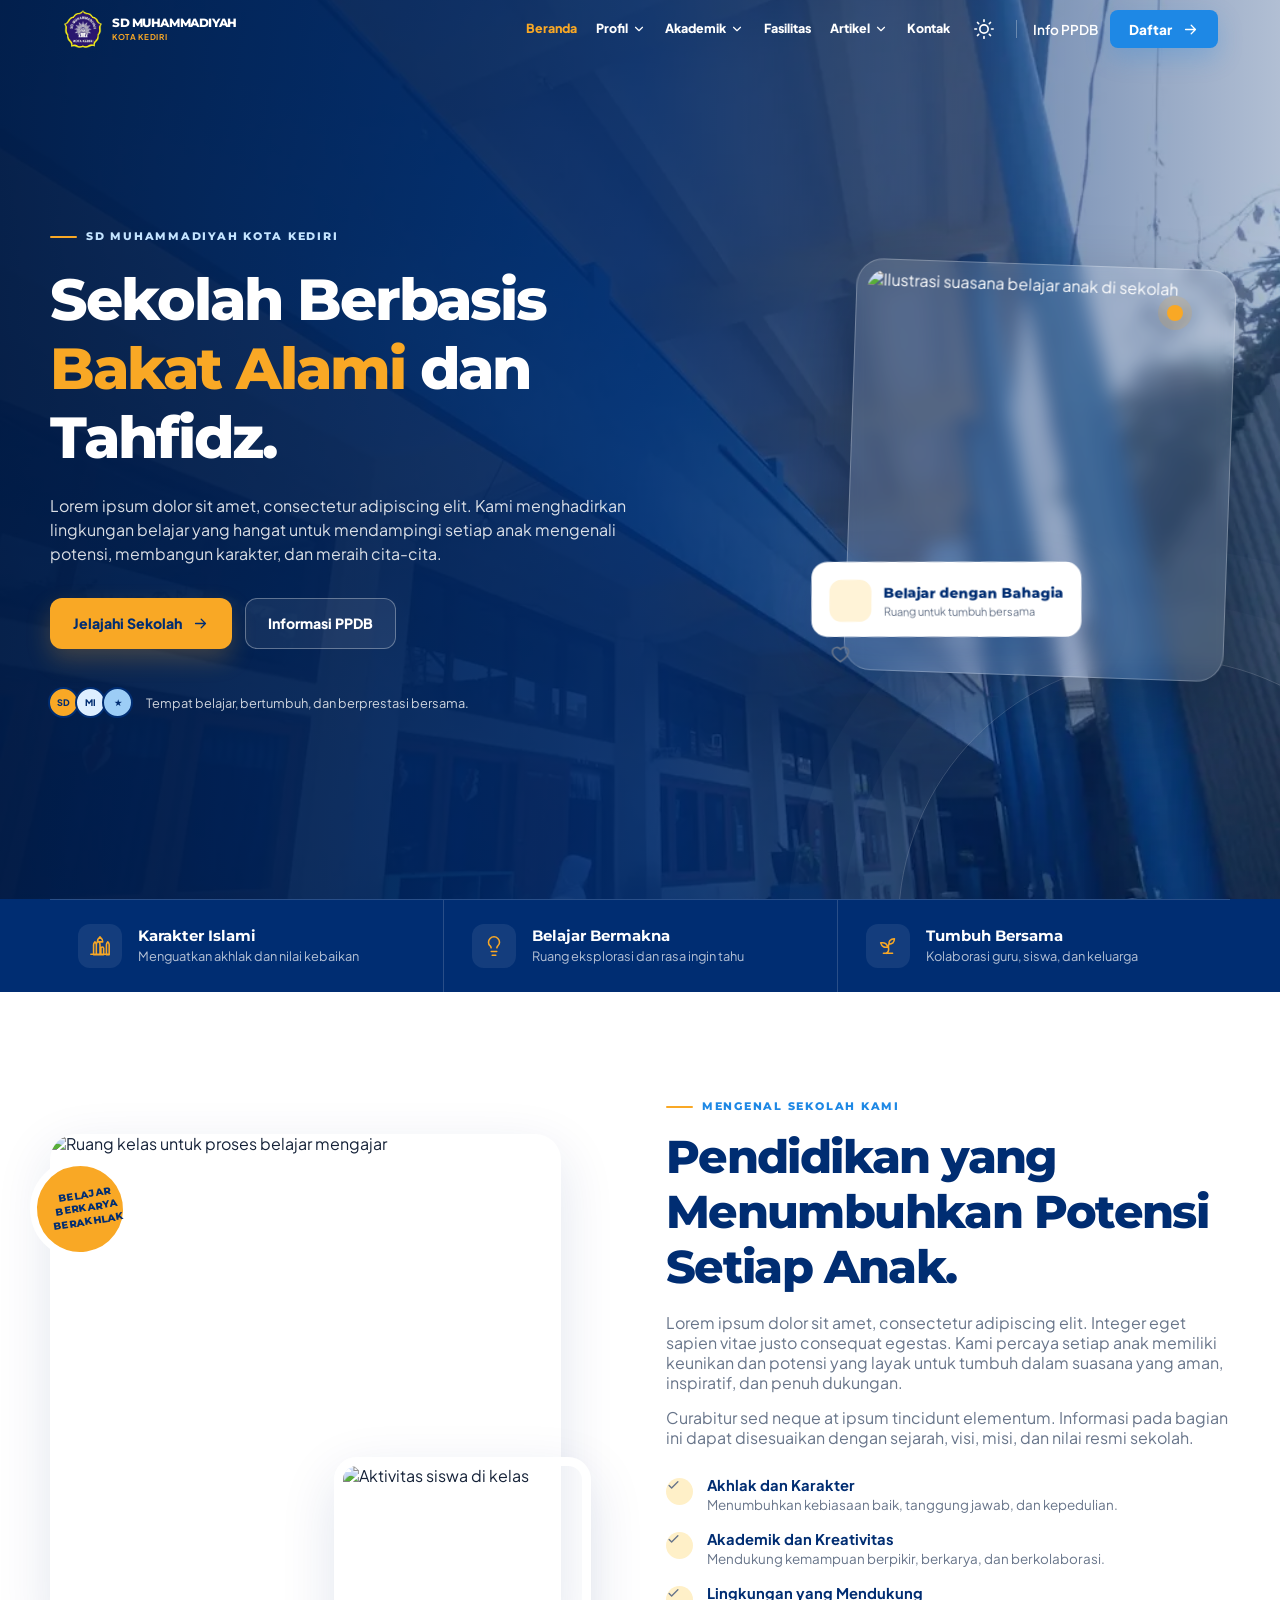
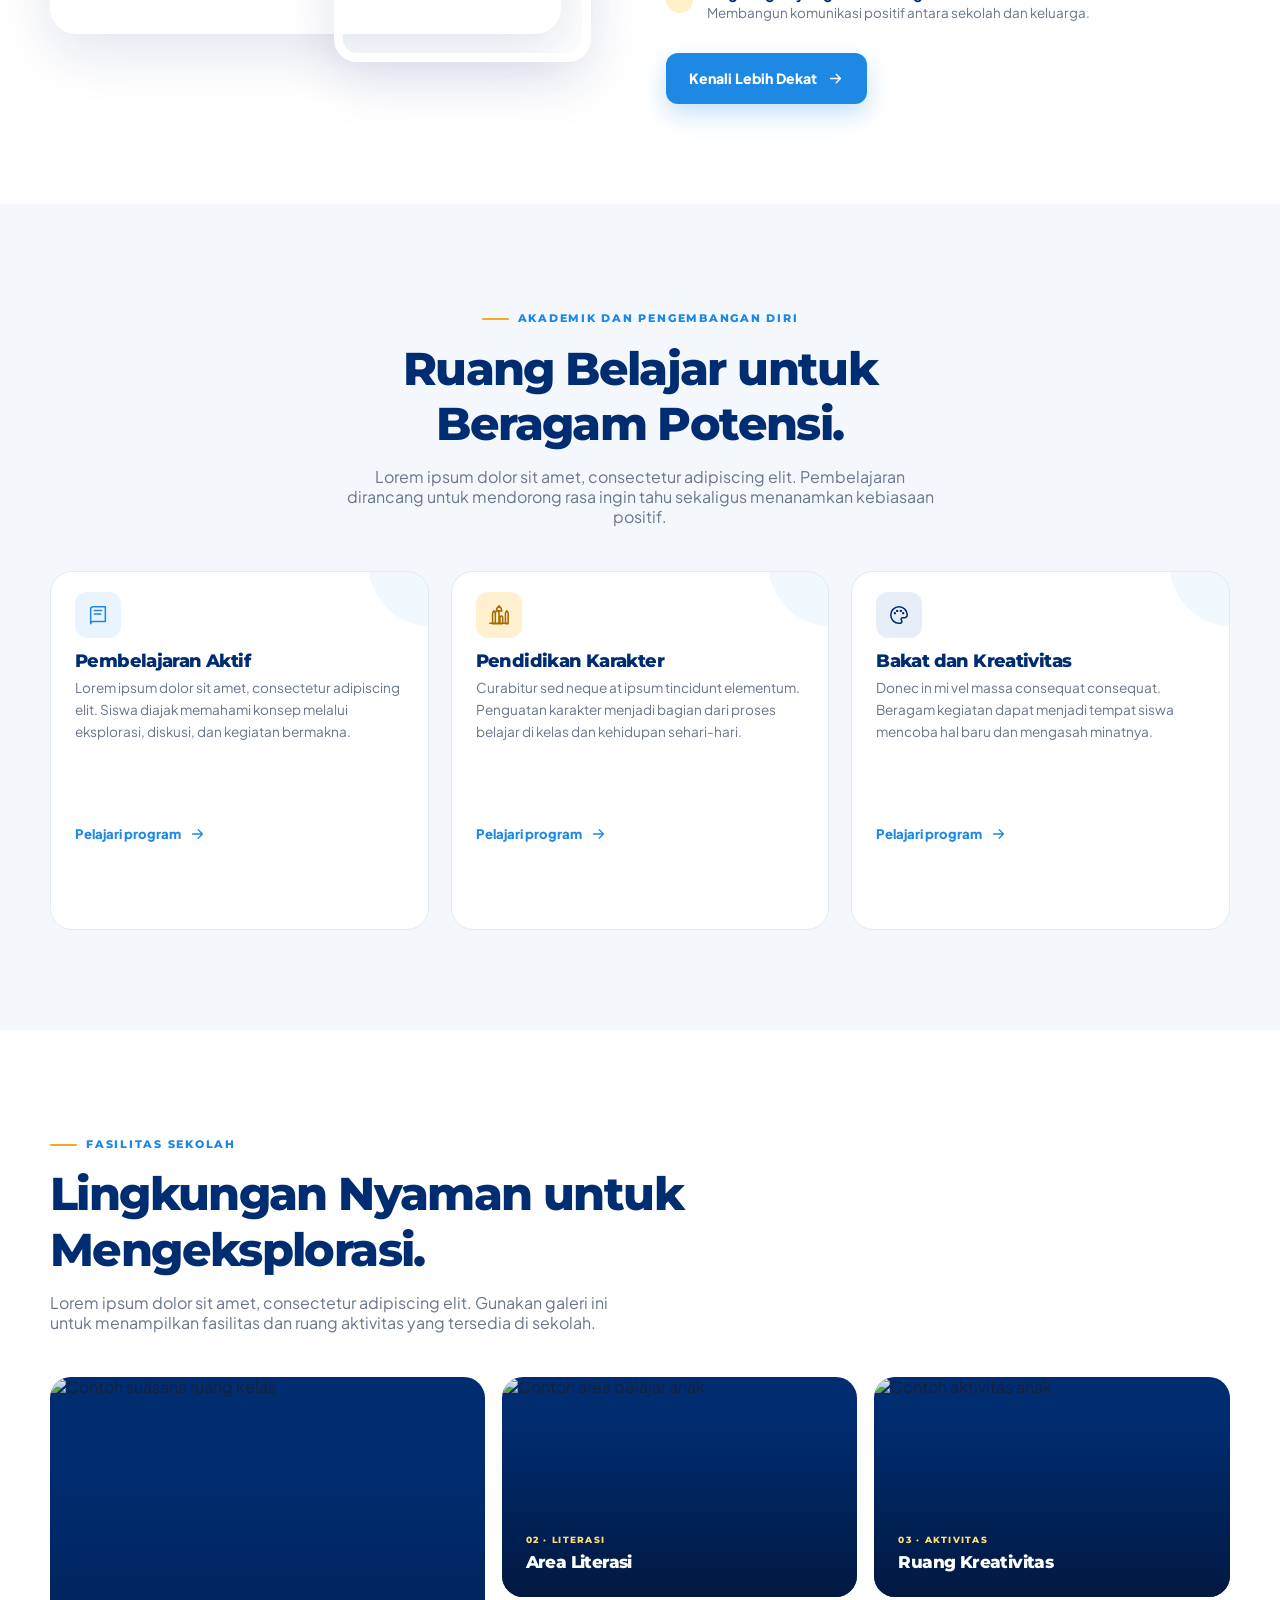
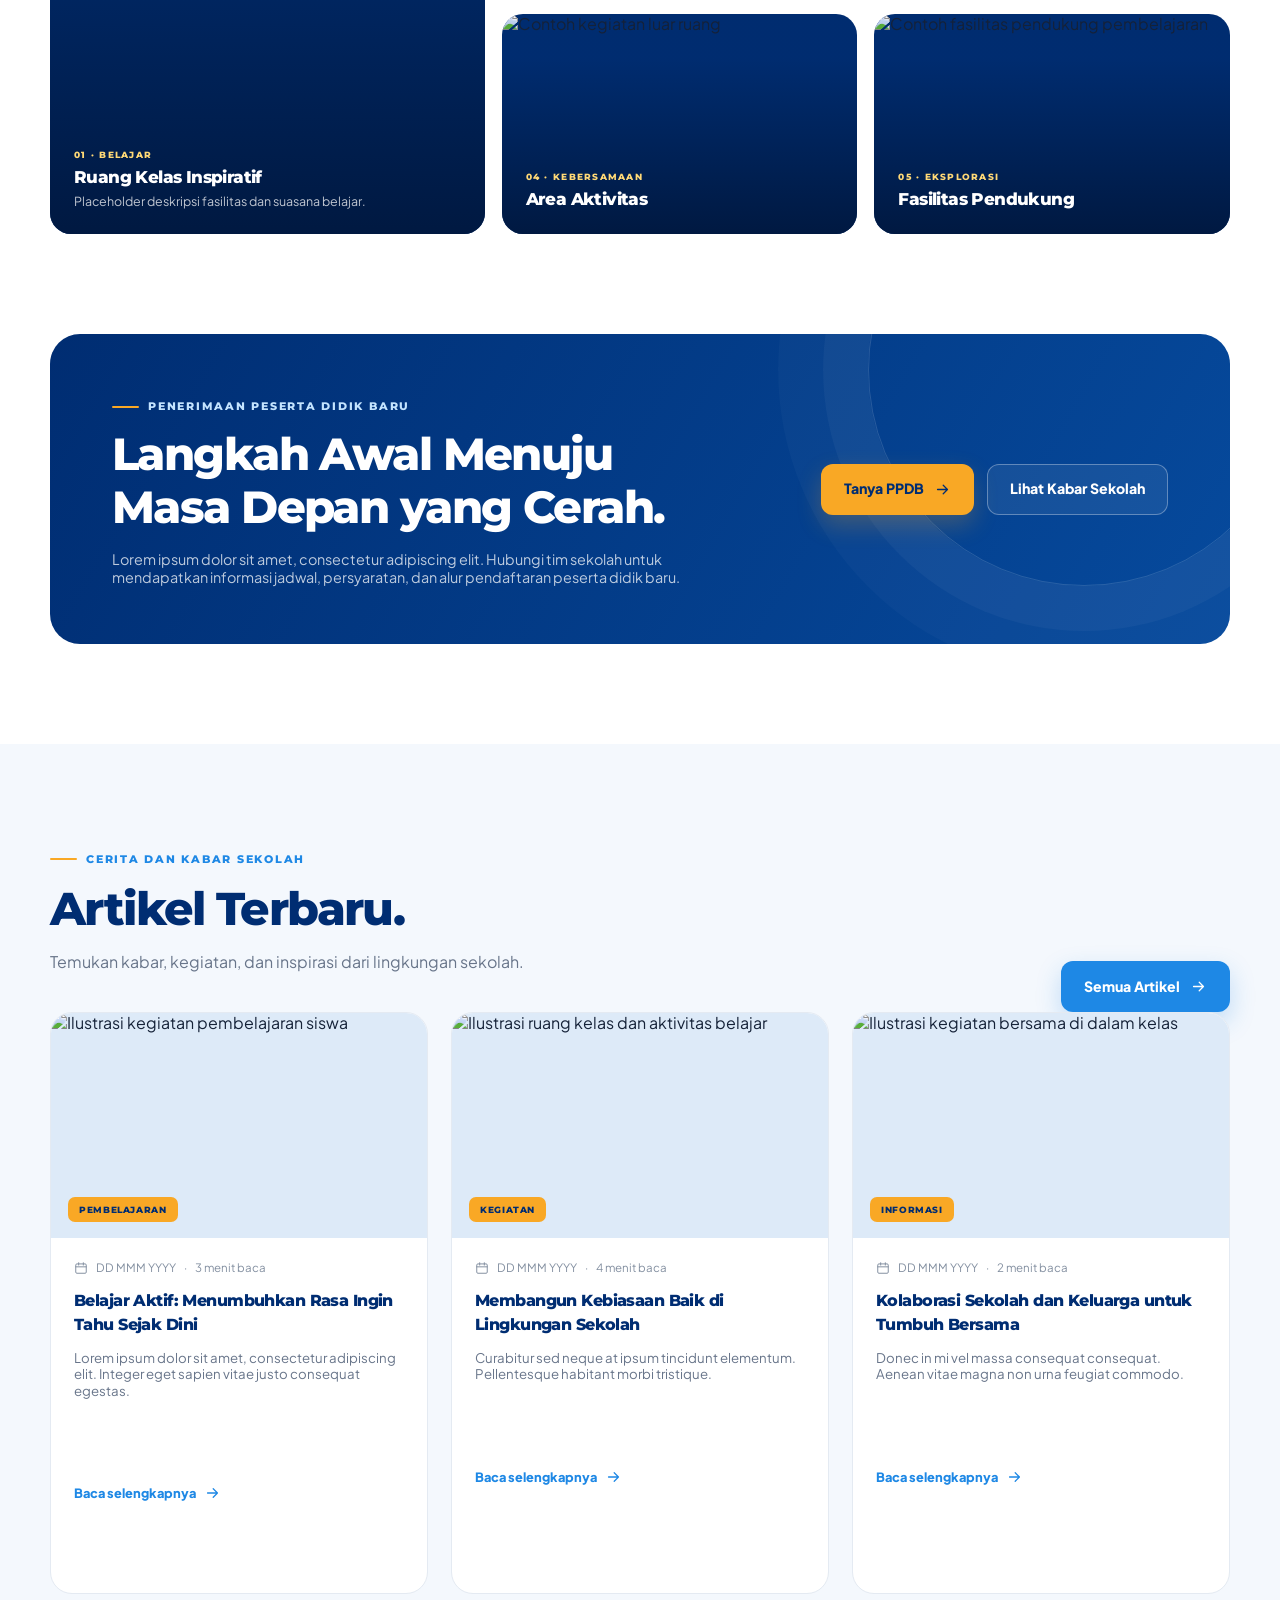
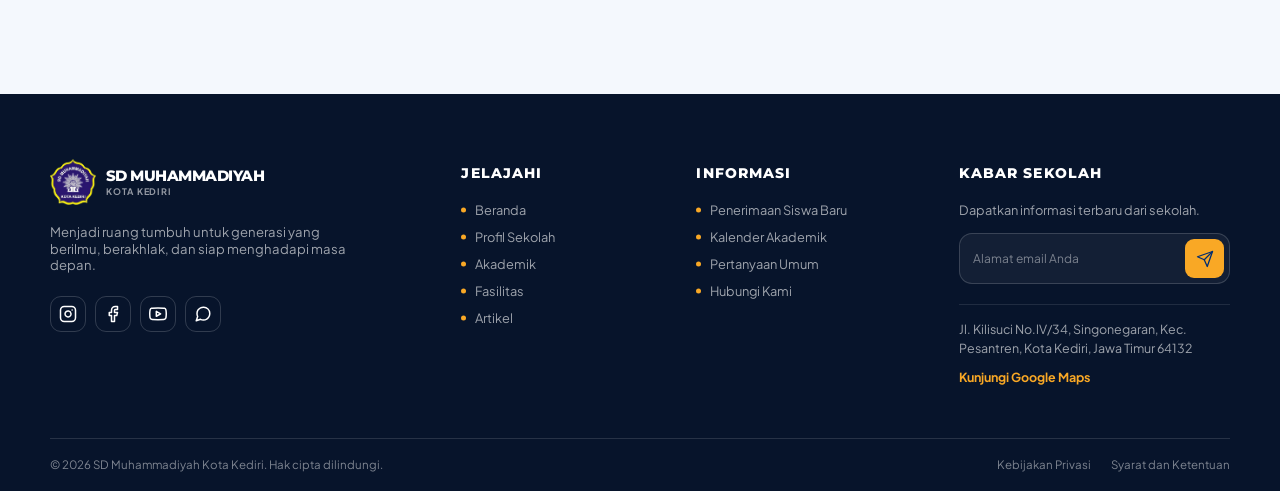
==== index.html @ f9d65a2e "Penambahan Copywriting Profil dan akademik" ====
<!DOCTYPE html>
<html lang="id">
<head>
  <meta charset="UTF-8" />
  <meta name="viewport" content="width=device-width, initial-scale=1.0" />
  <link rel="icon" type="image/png" href="assets/favicon/favicon.ico" />
  <meta name="theme-color" content="#002D72" />
  <meta name="description" content="Website resmi SD Muhammadiyah Kota Kediri. Informasi profil sekolah, akademik, fasilitas, artikel, dan penerimaan peserta didik baru." />
  <title>SD Muhammadiyah Kota Kediri - Tumbuh, Berilmu, Berakhlak</title>

  <link rel="preconnect" href="https://fonts.googleapis.com" />
  <link rel="preconnect" href="https://fonts.gstatic.com" crossorigin />
  <link href="https://fonts.googleapis.com/css2?family=Montserrat:wght@400;500;600;700;800&family=Plus+Jakarta+Sans:wght@400;500;600;700;800&display=swap" rel="stylesheet" />

  <!-- Link CSS Eksternal -->
  <link rel="stylesheet" href="css/style.css" />
</head>
<body class="page-home">
  <!-- Inline SVG icon collection -->
  <svg aria-hidden="true" width="0" height="0" style="position:absolute;overflow:hidden" xmlns="http://www.w3.org/2000/svg">
    <symbol id="i-school" viewBox="0 0 24 24"><path d="m3 10 9-7 9 7M5 9v11h14V9M9 20v-6h6v6M3 20h18" fill="none" stroke="currentColor" stroke-width="1.8" stroke-linecap="round" stroke-linejoin="round"/></symbol>
    <symbol id="i-arrow" viewBox="0 0 24 24"><path d="M5 12h14m-6-6 6 6-6 6" fill="none" stroke="currentColor" stroke-width="1.8" stroke-linecap="round" stroke-linejoin="round"/></symbol>
    <symbol id="i-chevron-up" viewBox="0 0 24 24"><path d="m6 14 6-6 6 6" fill="none" stroke="currentColor" stroke-width="2" stroke-linecap="round" stroke-linejoin="round"/></symbol>
    <symbol id="i-menu" viewBox="0 0 24 24"><path d="M4 7h16M4 12h16M4 17h16" fill="none" stroke="currentColor" stroke-width="2" stroke-linecap="round"/></symbol>
    <symbol id="i-close" viewBox="0 0 24 24"><path d="m6 6 12 12M18 6 6 18" fill="none" stroke="currentColor" stroke-width="2" stroke-linecap="round"/></symbol>
    <symbol id="i-book" viewBox="0 0 24 24"><path d="M4 5.5A2.5 2.5 0 0 1 6.5 3H20v16H6.5A2.5 2.5 0 0 0 4 21.5zM4 5.5v16M8 7h8M8 11h7" fill="none" stroke="currentColor" stroke-width="1.7" stroke-linecap="round" stroke-linejoin="round"/></symbol>
    <symbol id="i-heart" viewBox="0 0 24 24"><path d="M20.8 8.6c0 5.1-8.8 11-8.8 11s-8.8-5.9-8.8-11a4.8 4.8 0 0 1 8.8-2.5 4.8 4.8 0 0 1 8.8 2.5Z" fill="none" stroke="currentColor" stroke-width="1.7" stroke-linecap="round" stroke-linejoin="round"/></symbol>
    <symbol id="i-users" viewBox="0 0 24 24"><path d="M16 21v-2a4 4 0 0 0-4-4H6a4 4 0 0 0-4 4v2M9 11a4 4 0 1 0 0-8 4 4 0 0 0 0 8ZM22 21v-2a4 4 0 0 0-3-3.87M16 3.13a4 4 0 0 1 0 7.75" fill="none" stroke="currentColor" stroke-width="1.7" stroke-linecap="round" stroke-linejoin="round"/></symbol>
    <symbol id="i-check" viewBox="0 0 24 24"><path d="m5 12 4 4L19 6" fill="none" stroke="currentColor" stroke-width="2.2" stroke-linecap="round" stroke-linejoin="round"/></symbol>
    <symbol id="i-flask" viewBox="0 0 24 24"><path d="M9 3h6M10 3v7l-5.4 8.5A2.3 2.3 0 0 0 6.5 22h11a2.3 2.3 0 0 0 1.9-3.5L14 10V3M8 16h8" fill="none" stroke="currentColor" stroke-width="1.7" stroke-linecap="round" stroke-linejoin="round"/></symbol>
    <symbol id="i-mosque" viewBox="0 0 24 24"><path d="M12 2c0 0-3 2.5-3 5.5h6C15 4.5 12 2 12 2zm-7 8.5c0-1.5 1.5-3 1.5-3s1.5 1.5 1.5 3v11H5v-11zm14 0c0-1.5 1.5-3 1.5-3s1.5 1.5 1.5 3v11h-3v-11zm-11 0c0-2 2-4 2-4s2 2 2 4v11H8v-11zm5 4v7h3v-7a1.5 1.5 0 0 0-3 0zM2 21h20" fill="none" stroke="currentColor" stroke-width="1.7" stroke-linecap="round" stroke-linejoin="round"/></symbol>
    <symbol id="i-palette" viewBox="0 0 24 24"><path d="M12 3a9 9 0 1 0 0 18h1.2a2 2 0 0 0 1.5-3.3 1.7 1.7 0 0 1 1.3-2.8H18a3 3 0 0 0 3-3A9 9 0 0 0 12 3Z" fill="none" stroke="currentColor" stroke-width="1.7"/><path d="M7.5 10h.01M10 7.5h.01M14 7.5h.01M16.5 10h.01" stroke="currentColor" stroke-width="2.6" stroke-linecap="round"/></symbol>
    <symbol id="i-calendar" viewBox="0 0 24 24"><rect x="3" y="5" width="18" height="16" rx="2" fill="none" stroke="currentColor" stroke-width="1.7"/><path d="M16 3v4M8 3v4M3 10h18" fill="none" stroke="currentColor" stroke-width="1.7" stroke-linecap="round"/></symbol>
    <symbol id="i-pin" viewBox="0 0 24 24"><path d="M20 10c0 5-8 12-8 12S4 15 4 10a8 8 0 1 1 16 0Z" fill="none" stroke="currentColor" stroke-width="1.7"/><circle cx="12" cy="10" r="2.5" fill="none" stroke="currentColor" stroke-width="1.7"/></symbol>
    <symbol id="i-phone" viewBox="0 0 24 24"><path d="M22 16.9v3a2 2 0 0 1-2.2 2 19.8 19.8 0 0 1-8.6-3.1 19.4 19.4 0 0 1-6-6A19.8 19.8 0 0 1 2.1 4.2 2 2 0 0 1 4.1 2h3a2 2 0 0 1 2 1.7l.5 3a2 2 0 0 1-.6 1.7L7.1 10a16 16 0 0 0 6 6l1.6-1.9a2 2 0 0 1 1.7-.6l3 .5a2 2 0 0 1 1.6 1.9Z" fill="none" stroke="currentColor" stroke-width="1.6" stroke-linecap="round" stroke-linejoin="round"/></symbol>
    <symbol id="i-mail" viewBox="0 0 24 24"><rect x="3" y="5" width="18" height="14" rx="2" fill="none" stroke="currentColor" stroke-width="1.7"/><path d="m3 7 9 6 9-6" fill="none" stroke="currentColor" stroke-width="1.7" stroke-linecap="round" stroke-linejoin="round"/></symbol>
    <symbol id="i-send" viewBox="0 0 24 24"><path d="m22 2-7 20-4-9-9-4Z" fill="none" stroke="currentColor" stroke-width="1.7" stroke-linecap="round" stroke-linejoin="round"/><path d="M22 2 11 13" fill="none" stroke="currentColor" stroke-width="1.7" stroke-linecap="round" stroke-linejoin="round"/></symbol>
    <symbol id="i-clock" viewBox="0 0 24 24"><circle cx="12" cy="12" r="9" fill="none" stroke="currentColor" stroke-width="1.7"/><path d="M12 7v5l3 2" fill="none" stroke="currentColor" stroke-width="1.7" stroke-linecap="round"/></symbol>
    <symbol id="i-lightbulb" viewBox="0 0 24 24"><path d="M9 18h6M10 22h4M15.09 14c.18-.98.65-1.74 1.41-2.5A4.65 4.65 0 0 0 18 8 6 6 0 0 0 6 8c0 1.5.55 2.89 1.5 3.5.76.76 1.23 1.52 1.41 2.5" fill="none" stroke="currentColor" stroke-width="1.7" stroke-linecap="round" stroke-linejoin="round"/></symbol>
    <symbol id="i-sprout" viewBox="0 0 24 24"><path d="M7 20h10M10 20c5.5-2.5.8-6.4 3-10M9.5 9.4c1.1.8 1.8 2.2 2.3 3.7-2 .4-3.5.4-4.8-.3-1.2-.6-2.3-1.9-3-4.2 2.8-.5 4.4 0 5.5.8zM14.1 6a7 7 0 0 0-1.1 4c1.9-.1 3.3-.6 4.3-1.4 1-1 1.6-2.3 1.7-4.6-2.7.1-4 1-4.9 2z" fill="none" stroke="currentColor" stroke-width="1.7" stroke-linecap="round" stroke-linejoin="round"/></symbol>
  </svg>

  <header class="site-header" id="site-header"></header>

  <main>
    <!-- HERO SECTION DIPERBAIKI -->
    <section class="hero" id="beranda">
      <!-- Background Slider (3 Gambar) -->
      <div class="hero-bg-slider">
        <img src="assets/images/hero-slide-1.webp" alt="Suasana Sekolah 1" class="active" />
        <img src="assets/images/hero-slide-2.webp" alt="Suasana Sekolah 2" />
        <img src="assets/images/hero-slide-3.webp" alt="Suasana Sekolah 3" />
      </div>

      <div class="container hero-grid">
        <div class="hero-content reveal">
          <span class="eyebrow">SD Muhammadiyah Kota Kediri</span>
          <h1>Sekolah Berbasis <span class="accent">Bakat Alami</span> dan Tahfidz.</h1>
          <p class="hero-copy">Lorem ipsum dolor sit amet, consectetur adipiscing elit. Kami menghadirkan lingkungan belajar yang hangat untuk mendampingi setiap anak mengenali potensi, membangun karakter, dan meraih cita-cita.</p>
          <div class="hero-actions">
            <a class="btn btn-gold" href="#profil">Jelajahi Sekolah <svg aria-hidden="true"><use href="#i-arrow" /></svg></a>
            <a class="btn btn-outline" href="#kontak">Informasi PPDB</a>
          </div>
          <div class="hero-note">
            <div class="note-avatars" aria-hidden="true"><span class="note-avatar">SD</span><span class="note-avatar">MI</span><span class="note-avatar">★</span></div>
            <span>Tempat belajar, bertumbuh, dan berprestasi bersama.</span>
          </div>
        </div>
        
        <!-- Kotak Foto Melayang (Statis) -->
        <div class="hero-card-wrap reveal reveal-delay-2" aria-label="Suasana belajar siswa">
          <span class="floating-dot" aria-hidden="true"></span>
          <div class="hero-photo-card">
            <img src="https://images.unsplash.com/photo-1503676260728-1c00da094a0b?auto=format&fit=crop&w=900&q=85" alt="Ilustrasi suasana belajar anak di sekolah" fetchpriority="high" />
            <div class="hero-card-caption">
              <span class="caption-icon"><svg aria-hidden="true"><use href="#i-heart" /></svg></span>
              <span><strong>Belajar dengan Bahagia</strong><span>Ruang untuk tumbuh bersama</span></span>
            </div>
          </div>
        </div>
      </div>
    </section>

    <div class="intro-strip" aria-label="Keunggulan sekolah">
      <div class="container intro-grid">
        <div class="intro-item reveal">
          <span class="intro-icon"><svg aria-hidden="true"><use href="#i-mosque" /></svg></span>
          <span><strong>Karakter Islami</strong><span>Menguatkan akhlak dan nilai kebaikan</span></span>
        </div>
        <div class="intro-item reveal reveal-delay-1">
          <span class="intro-icon"><svg aria-hidden="true"><use href="#i-lightbulb" /></svg></span>
          <span><strong>Belajar Bermakna</strong><span>Ruang eksplorasi dan rasa ingin tahu</span></span>
        </div>
        <div class="intro-item reveal reveal-delay-2">
          <span class="intro-icon"><svg aria-hidden="true"><use href="#i-sprout" /></svg></span>
          <span><strong>Tumbuh Bersama</strong><span>Kolaborasi guru, siswa, dan keluarga</span></span>
        </div>
      </div>
    </div>

    <section class="section" id="profil">
      <div class="container about-grid">
        <div class="about-visual reveal">
          <img class="about-main-img" src="https://images.unsplash.com/photo-1427504494785-3a9ca7044f45?auto=format&fit=crop&w=1100&q=85" alt="Ruang kelas untuk proses belajar mengajar" loading="lazy" />
          <img class="about-small-img" src="https://images.unsplash.com/photo-1509062522246-3755977927d7?auto=format&fit=crop&w=650&q=80" alt="Aktivitas siswa di kelas" loading="lazy" />
          <div class="about-stamp">BELAJAR<br />BERKARYA<br />BERAKHLAK</div>
        </div>
        <div class="about-copy reveal reveal-delay-1">
          <span class="eyebrow">Mengenal sekolah kami</span>
          <h2>Pendidikan yang Menumbuhkan Potensi Setiap Anak.</h2>
          <p>Lorem ipsum dolor sit amet, consectetur adipiscing elit. Integer eget sapien vitae justo consequat egestas. Kami percaya setiap anak memiliki keunikan dan potensi yang layak untuk tumbuh dalam suasana yang aman, inspiratif, dan penuh dukungan.</p>
          <p>Curabitur sed neque at ipsum tincidunt elementum. Informasi pada bagian ini dapat disesuaikan dengan sejarah, visi, misi, dan nilai resmi sekolah.</p>
          <div class="value-list">
            <div class="value-item"><span class="check-icon"><svg aria-hidden="true"><use href="#i-check" /></svg></span><span><strong>Akhlak dan Karakter</strong><span>Menumbuhkan kebiasaan baik, tanggung jawab, dan kepedulian.</span></span></div>
            <div class="value-item"><span class="check-icon"><svg aria-hidden="true"><use href="#i-check" /></svg></span><span><strong>Akademik dan Kreativitas</strong><span>Mendukung kemampuan berpikir, berkarya, dan berkolaborasi.</span></span></div>
            <div class="value-item"><span class="check-icon"><svg aria-hidden="true"><use href="#i-check" /></svg></span><span><strong>Lingkungan yang Mendukung</strong><span>Membangun komunikasi positif antara sekolah dan keluarga.</span></span></div>
          </div>
          <a class="btn btn-primary" href="#kontak">Kenali Lebih Dekat <svg aria-hidden="true"><use href="#i-arrow" /></svg></a>
        </div>
      </div>
    </section>

    <section class="section section-soft" id="akademik">
      <div class="container">
        <div class="section-heading center reveal">
          <span class="eyebrow">Akademik dan pengembangan diri</span>
          <h2>Ruang Belajar untuk Beragam Potensi.</h2>
          <p>Lorem ipsum dolor sit amet, consectetur adipiscing elit. Pembelajaran dirancang untuk mendorong rasa ingin tahu sekaligus menanamkan kebiasaan positif.</p>
        </div>
        <div class="academic-grid">
          <article class="program-card reveal">
            <span class="program-icon"><svg aria-hidden="true"><use href="#i-book" /></svg></span>
            <h3>Pembelajaran Aktif</h3>
            <p>Lorem ipsum dolor sit amet, consectetur adipiscing elit. Siswa diajak memahami konsep melalui eksplorasi, diskusi, dan kegiatan bermakna.</p>
            <a class="text-link" href="#kontak">Pelajari program <svg aria-hidden="true"><use href="#i-arrow" /></svg></a>
          </article>
          <article class="program-card reveal reveal-delay-1">
            <span class="program-icon"><svg aria-hidden="true"><use href="#i-mosque" /></svg></span>
            <h3>Pendidikan Karakter</h3>
            <p>Curabitur sed neque at ipsum tincidunt elementum. Penguatan karakter menjadi bagian dari proses belajar di kelas dan kehidupan sehari-hari.</p>
            <a class="text-link" href="#kontak">Pelajari program <svg aria-hidden="true"><use href="#i-arrow" /></svg></a>
          </article>
          <article class="program-card reveal reveal-delay-2">
            <span class="program-icon"><svg aria-hidden="true"><use href="#i-palette" /></svg></span>
            <h3>Bakat dan Kreativitas</h3>
            <p>Donec in mi vel massa consequat consequat. Beragam kegiatan dapat menjadi tempat siswa mencoba hal baru dan mengasah minatnya.</p>
            <a class="text-link" href="#kontak">Pelajari program <svg aria-hidden="true"><use href="#i-arrow" /></svg></a>
          </article>
        </div>
      </div>
    </section>

    <section class="section" id="fasilitas">
      <div class="container">
        <div class="section-heading reveal">
          <span class="eyebrow">Fasilitas sekolah</span>
          <h2>Lingkungan Nyaman untuk Mengeksplorasi.</h2>
          <p>Lorem ipsum dolor sit amet, consectetur adipiscing elit. Gunakan galeri ini untuk menampilkan fasilitas dan ruang aktivitas yang tersedia di sekolah.</p>
        </div>
        <div class="facility-grid">
          <article class="facility-card reveal">
            <img src="https://images.unsplash.com/photo-1509062522246-3755977927d7?auto=format&fit=crop&w=1000&q=80" alt="Contoh suasana ruang kelas" loading="lazy" />
            <div class="facility-info"><span>01 · Belajar</span><h3>Ruang Kelas Inspiratif</h3><p>Placeholder deskripsi fasilitas dan suasana belajar.</p></div>
          </article>
          <article class="facility-card reveal reveal-delay-1">
            <img src="https://images.unsplash.com/photo-1588072432836-e10032774350?auto=format&fit=crop&w=800&q=80" alt="Contoh area belajar anak" loading="lazy" />
            <div class="facility-info"><span>02 · Literasi</span><h3>Area Literasi</h3></div>
          </article>
          <article class="facility-card reveal reveal-delay-2">
            <img src="https://images.unsplash.com/photo-1503454537195-1dcabb73ffb9?auto=format&fit=crop&w=800&q=80" alt="Contoh aktivitas anak" loading="lazy" />
            <div class="facility-info"><span>03 · Aktivitas</span><h3>Ruang Kreativitas</h3></div>
          </article>
          <article class="facility-card reveal reveal-delay-1">
            <img src="https://images.unsplash.com/photo-1472162072942-cd5147eb3902?auto=format&fit=crop&w=800&q=80" alt="Contoh kegiatan luar ruang" loading="lazy" />
            <div class="facility-info"><span>04 · Kebersamaan</span><h3>Area Aktivitas</h3></div>
          </article>
          <article class="facility-card reveal reveal-delay-2">
            <img src="https://images.unsplash.com/photo-1560785496-3c9d27877182?auto=format&fit=crop&w=800&q=80" alt="Contoh fasilitas pendukung pembelajaran" loading="lazy" />
            <div class="facility-info"><span>05 · Eksplorasi</span><h3>Fasilitas Pendukung</h3></div>
          </article>
        </div>
      </div>
    </section>

    <section class="school-life">
      <div class="container">
        <div class="life-banner reveal">
          <div>
            <span class="eyebrow">Penerimaan peserta didik baru</span>
            <h2>Langkah Awal Menuju Masa Depan yang Cerah.</h2>
            <p>Lorem ipsum dolor sit amet, consectetur adipiscing elit. Hubungi tim sekolah untuk mendapatkan informasi jadwal, persyaratan, dan alur pendaftaran peserta didik baru.</p>
          </div>
          <div class="life-banner-actions">
            <a class="btn btn-gold" href="#kontak">Tanya PPDB <svg aria-hidden="true"><use href="#i-arrow" /></svg></a>
            <a class="btn btn-outline" href="#artikel">Lihat Kabar Sekolah</a>
          </div>
        </div>
      </div>
    </section>

    <section class="section section-soft" id="artikel">
      <div class="container">
        <div class="articles-head">
          <div class="section-heading reveal">
            <span class="eyebrow">Cerita dan kabar sekolah</span>
            <h2>Artikel Terbaru.</h2>
            <p>Temukan kabar, kegiatan, dan inspirasi dari lingkungan sekolah.</p>
          </div>
          <a href="#kontak" class="btn btn-primary reveal">Semua Artikel <svg aria-hidden="true"><use href="#i-arrow" /></svg></a>
        </div>
        <div class="article-grid">
          <article class="article-card reveal">
            <div class="article-image-wrap"><img src="https://images.unsplash.com/photo-1503676260728-1c00da094a0b?auto=format&fit=crop&w=850&q=80" alt="Ilustrasi kegiatan pembelajaran siswa" loading="lazy" /><span class="article-category">Pembelajaran</span></div>
            <div class="article-body"><div class="article-meta"><svg aria-hidden="true"><use href="#i-calendar" /></svg><span>DD MMM YYYY</span><span>·</span><span>3 menit baca</span></div><h3>Belajar Aktif: Menumbuhkan Rasa Ingin Tahu Sejak Dini</h3><p>Lorem ipsum dolor sit amet, consectetur adipiscing elit. Integer eget sapien vitae justo consequat egestas.</p><a class="text-link" href="#kontak">Baca selengkapnya <svg aria-hidden="true"><use href="#i-arrow" /></svg></a></div>
          </article>
          <article class="article-card reveal reveal-delay-1">
            <div class="article-image-wrap"><img src="https://images.unsplash.com/photo-1509062522246-3755977927d7?auto=format&fit=crop&w=850&q=80" alt="Ilustrasi ruang kelas dan aktivitas belajar" loading="lazy" /><span class="article-category">Kegiatan</span></div>
            <div class="article-body"><div class="article-meta"><svg aria-hidden="true"><use href="#i-calendar" /></svg><span>DD MMM YYYY</span><span>·</span><span>4 menit baca</span></div><h3>Membangun Kebiasaan Baik di Lingkungan Sekolah</h3><p>Curabitur sed neque at ipsum tincidunt elementum. Pellentesque habitant morbi tristique.</p><a class="text-link" href="#kontak">Baca selengkapnya <svg aria-hidden="true"><use href="#i-arrow" /></svg></a></div>
          </article>
          <article class="article-card reveal reveal-delay-2">
            <div class="article-image-wrap"><img src="https://images.unsplash.com/photo-1427504494785-3a9ca7044f45?auto=format&fit=crop&w=850&q=80" alt="Ilustrasi kegiatan bersama di dalam kelas" loading="lazy" /><span class="article-category">Informasi</span></div>
            <div class="article-body"><div class="article-meta"><svg aria-hidden="true"><use href="#i-calendar" /></svg><span>DD MMM YYYY</span><span>·</span><span>2 menit baca</span></div><h3>Kolaborasi Sekolah dan Keluarga untuk Tumbuh Bersama</h3><p>Donec in mi vel massa consequat consequat. Aenean vitae magna non urna feugiat commodo.</p><a class="text-link" href="#kontak">Baca selengkapnya <svg aria-hidden="true"><use href="#i-arrow" /></svg></a></div>
          </article>
        </div>
      </div>
    </section>
  </main>

  <footer class="site-footer" id="site-footer"></footer>

  <button class="back-to-top" id="backToTop" aria-label="Kembali ke atas" type="button"><svg aria-hidden="true"><use href="#i-chevron-up" /></svg></button>
  <div class="toast" id="toast" role="status" aria-live="polite"></div>

  <!-- Link JavaScript Eksternal -->
  <script src="js/components.js"></script>
  <script src="js/main.js"></script>
</body>
</html>
---- css/style.css ----
@import url('variables.css');

* { box-sizing: border-box; }
html { scroll-behavior: smooth; scroll-padding-top: 110px; }
body {
  margin: 0;
  color: var(--ink);
  background: var(--white);
  font-family: "Plus Jakarta Sans", sans-serif;
  line-height: 1.25;
  -webkit-font-smoothing: antialiased;
}
body.menu-open { overflow: hidden; }
img { display: block; max-width: 100%; }
a { color: inherit; text-decoration: none; }
button, input, textarea { font: inherit; }
button, a { -webkit-tap-highlight-color: transparent; }
button { cursor: pointer; }
.container { width: min(var(--container), calc(100% - 48px)); margin-inline: auto; }
.section { padding: 100px 0; }
.section-soft { background: var(--surface); }
.eyebrow {
  display: inline-flex; align-items: center; gap: 9px;
  color: var(--blue); font: 800 11px/1.4 Montserrat, sans-serif;
  letter-spacing: .16em; text-transform: uppercase;
}
.eyebrow::before { content: ""; width: 27px; height: 2px; border-radius: 3px; background: var(--gold); }
h1, h2, h3, h4 { margin: 0; color: var(--sapphire); font-family: Montserrat, sans-serif; letter-spacing: -.035em; line-height: 1.2; }
h1 { font-size: clamp(2.55rem, 5.6vw, 4.7rem); font-weight: 800; }
h2 { font-size: clamp(2rem, 3.6vw, 3.1rem); font-weight: 800; }
h3 { font-size: 1.16rem; font-weight: 800; }
p { margin: 0; }
.section-heading { max-width: 670px; margin-bottom: 44px; }
.section-heading h2 { margin-top: 14px; }
.section-heading p { color: var(--muted); max-width: 590px; margin-top: 16px; }
.section-heading.center { margin-inline: auto; text-align: center; }
.section-heading.center .eyebrow { justify-content: center; }
.section-heading.center p { margin-inline: auto; }

.btn {
  display: inline-flex; align-items: center; justify-content: center; gap: 10px;
  min-height: 51px; padding: 0 22px; border: 1px solid transparent; border-radius: 12px;
  font-size: .88rem; font-weight: 800; white-space: nowrap; transition: transform .25s ease, box-shadow .25s ease, background .25s ease;
}
.btn:hover { transform: translateY(-3px); }
.btn svg { width: 17px; height: 17px; flex: 0 0 auto; }
.btn-primary { color: var(--white); background: var(--blue); box-shadow: 0 10px 24px rgba(30, 136, 229, .25); }
.btn-primary:hover { background: var(--sapphire); box-shadow: 0 14px 27px rgba(0, 45, 114, .23); }
.btn-gold { color: var(--sapphire); background: var(--gold); box-shadow: 0 10px 24px rgba(249, 168, 37, .23); }
.btn-gold:hover { background: #ffc247; }
.btn-outline { border-color: rgba(255,255,255,.32); color: var(--white); background: rgba(255,255,255,.07); }
.btn-outline:hover { background: rgba(255,255,255,.15); }
.text-link { display: inline-flex; align-items: center; gap: 8px; color: var(--blue); font-weight: 800; font-size: .9rem; }
.text-link svg { width: 17px; transition: transform .2s ease; }
.text-link:hover svg { transform: translateX(4px); }

/* =========================================
   HEADER & NAVIGATION (Clean Version)
   ========================================= */
.site-header {
  position: fixed; /* Fixed agar melayang di atas konten */
  z-index: 1000;
  top: 0;
  left: 0;
  width: 100%;
  padding: 6px 0; /* Padding asli, tidak diubah */
  background: transparent; /* Halaman Index awal transparan */
  transition: background 0.3s ease, backdrop-filter 0.3s ease, box-shadow 0.3s ease;
}

/* Halaman selain Index (Kontak, Profil, dll) langsung Solid Sapphire */
body:not(.page-home) .site-header {
  background: var(--sapphire);
}

/* State saat discroll: Sapphire transparan + Efek Kaca (Glassmorphism) */
.site-header.scrolled {
  background: rgba(0, 45, 114, 0.85) !important; /* Sapphire transparan */
  backdrop-filter: blur(16px);
  -webkit-backdrop-filter: blur(16px);
  box-shadow: 0 4px 20px rgba(0, 0, 0, 0.15);
}

/* Layout Navbar Asli (Dikembalikan persis seperti semula) */
.navbar {
  display: flex;
  align-items: center;
  gap: 18px;
  min-height: 46px;
  padding: 2px 12px 2px 14px;
  border: none; /* Hilangkan border putih */
  border-radius: 0;
  background: transparent; /* Hilangkan kotak putih */
  box-shadow: none; /* Hilangkan shadow kotak */
  flex-wrap: nowrap; /* Mencegah menu turun ke bawah */
}
.brand { 
  display: inline-flex; 
  align-items: center; 
  gap: 10px; 
  min-width: 210px; 
}
.brand-mark {
  display: grid; 
  place-items: center; 
  width: 38px; 
  height: 38px; 
  background: transparent;
}
.brand-mark img { 
  width: 100%; 
  height: 100%; 
  object-fit: contain; /* Agar logo tidak terpotong */
  border-radius: inherit; /* Mengikuti lengkungan kotak */
}

.brand-copy { display: flex; flex-direction: column; line-height: 1.15; }
.brand-name { 
  color: var(--white); /* Teks Putih */
  font: 800 12px/1.2 Montserrat, sans-serif; 
  letter-spacing: -.035em; 
}
.brand-sub { 
  color: var(--gold);
  margin-top: 2px; 
  font-size: 8px; 
  font-weight: 700; 
  letter-spacing: .085em; 
  text-transform: uppercase; 
}
.nav-links { 
  display: flex; 
  align-items: center; 
  gap: clamp(10px, 1.5vw, 22px); 
  margin-left: auto; 
}
.nav-links > a, .nav-item-dropdown > .nav-link { 
  position: relative; 
  color: var(--white); /* Teks Putih */
  font-size: .78rem; 
  font-weight: 800; 
  transition: color .2s ease; 
  display: flex;
  align-items: center;
  gap: 4px;
}
.nav-links > a:hover, .nav-item-dropdown > .nav-link:hover, 
.nav-links > a.active, .nav-item-dropdown > .nav-link.active { 
  color: var(--gold); /* Hover Emas */
}

/* Dropdown Menu */
.nav-item-dropdown { position: relative; }
.dropdown-icon { transition: transform 0.3s ease; width: 14px; height: 14px; }
.nav-item-dropdown:hover .dropdown-icon { transform: rotate(180deg); }
.dropdown-menu { 
  position: absolute; top: calc(100% + 15px); left: 50%; transform: translateX(-50%) translateY(10px); 
  background: var(--white); min-width: 200px; padding: 10px; border-radius: 10px; 
  box-shadow: 0 10px 30px rgba(4, 17, 43, 0.15); opacity: 0; visibility: hidden; 
  transition: all 0.3s ease; display: flex; flex-direction: column; gap: 2px; 
}
.dropdown-menu::before { 
  content: ""; position: absolute; top: -6px; left: 50%; transform: translateX(-50%) rotate(45deg); 
  width: 12px; height: 12px; background: var(--white); 
}
.nav-item-dropdown:hover .dropdown-menu { opacity: 1; visibility: visible; transform: translateX(-50%) translateY(0); }
.dropdown-menu a { padding: 8px 12px; color: var(--ink-soft); font-size: 0.85rem; font-weight: 600; border-radius: 6px; transition: background 0.2s ease, color 0.2s ease; }
.dropdown-menu a:hover { background: var(--surface); color: var(--blue); }

/* Nav Actions (Kanan) */
.nav-actions { display: flex; align-items: center; gap: 12px; }
.theme-toggle { background: transparent; border: none; color: var(--white); display: flex; align-items: center; justify-content: center; padding: 6px; border-radius: 50%; transition: background 0.2s, color 0.2s; }
.theme-toggle:hover { background: rgba(255, 255, 255, 0.1); }
.nav-divider { width: 1px; height: 18px; background: rgba(255, 255, 255, 0.3); margin: 0 4px; }
.nav-login { color: var(--white); font-size: 0.85rem; font-weight: 600; text-decoration: none; transition: color 0.2s; }
.nav-login:hover { color: var(--gold); }
.nav-actions .btn { min-height: 38px; padding-inline: 18px; font-size: .85rem; border-radius: 8px; }
.menu-toggle { display: none; align-items: center; justify-content: center; width: 36px; height: 36px; border: 0; border-radius: 8px; color: var(--white); background: rgba(255, 255, 255, 0.1); cursor: pointer; }

/* Animasi Garis Hamburger */
.menu-toggle svg {
  overflow: visible;
}
.menu-toggle line {
  transition: transform 0.3s ease, opacity 0.3s ease;
  transform-origin: center;
  transform-box: fill-box; /* KUNCI PERBAIKAN: Agar rotasi presisi di tengah garis */
}

/* State saat menu terbuka (Bentuk X) */
.menu-toggle[aria-expanded="true"] .line-top {
  transform: translateY(5px) rotate(45deg);
}
.menu-toggle[aria-expanded="true"] .line-mid {
  opacity: 0;
}
.menu-toggle[aria-expanded="true"] .line-bot {
  transform: translateY(-5px) rotate(-45deg);
}

/* Jarak Aman untuk halaman selain Home agar tidak tertutup Navbar */
body:not(.page-home) main {
  padding-top: 90px;
}

/* Hero */
.hero {
  position: relative; 
  overflow: hidden; 
  min-height: 100vh; /* Memenuhi 1 layar penuh */
  display: flex; 
  align-items: center; /* Konten di tengah secara vertikal */
  padding: 120px 0 80px; /* Spacing atas disesuaikan navbar */
  color: var(--white); 
  background: var(--sapphire);
  isolation: isolate;
}

/* Background Slider */
.hero-bg-slider {
  position: absolute;
  top: 0; left: 0; width: 100%; height: 100%;
  z-index: -2; /* Di belakang overlay */
}
.hero-bg-slider img {
  position: absolute;
  top: 0; left: 0; width: 100%; height: 100%;
  object-fit: cover;
  opacity: 0;
  transition: opacity 1s ease-in-out;
}
.hero-bg-slider img.active {
  opacity: 1;
}

/* Overlay Gelap agar Teks Terbaca */
.hero::before {
  content: ""; position: absolute; z-index: -1; inset: 0;
  background: linear-gradient(90deg, rgba(0, 28, 73, .95) 0%, rgba(0, 45, 114, .85) 50%, rgba(0, 45, 114, .30) 100%);
}

/* Ornamen Lingkaran */
.hero::after { 
  content: ""; position: absolute; z-index: 0; pointer-events: none; width: 530px; height: 530px; right: -150px; bottom: -290px; 
  border: 1px solid rgba(255,255,255,.18); border-radius: 50%; box-shadow: 0 0 0 55px rgba(255,255,255,.025), 0 0 0 110px rgba(255,255,255,.025); 
}

.hero-grid { display: grid; grid-template-columns: minmax(0, 1.1fr) minmax(310px, .8fr); align-items: center; gap: 54px; position: relative; z-index: 1; }
.hero-content { max-width: 690px; }
.hero .eyebrow { color: #C4E4FF; }

.hero h1 { 
  color: var(--white); 
  margin: 20px 0 22px; 
  font-size: clamp(2.2rem, 4.5vw, 4rem); 
}
.hero h1 .accent { color: var(--gold); }
.hero-copy { max-width: 590px; color: rgba(255,255,255,.85); font-size: 1rem; line-height: 1.5; }
.hero-actions { display: flex; flex-wrap: wrap; gap: 13px; margin-top: 32px; }
.hero-note { display: flex; align-items: center; gap: 13px; margin-top: 38px; color: rgba(255,255,255,.8); font-size: .8rem; }
.note-avatars { display: flex; padding-left: 2px; }
.note-avatar { display: grid; place-items: center; width: 31px; height: 31px; margin-left: -4px; border: 2px solid var(--sapphire); border-radius: 50%; color: var(--sapphire); background: var(--gold); font-size: 9px; font-weight: 800; }
.note-avatar:nth-child(2) { background: #DDEEFF; }
.note-avatar:nth-child(3) { background: #9CCDF6; }

/* Kotak Foto Statis di Kanan */
.hero-card-wrap { position: relative; display: flex; align-items: center; justify-content: flex-end; }
.hero-photo-card { position: relative; width: min(100%, 380px); padding: 10px; background: rgba(255,255,255,.14); border: 1px solid rgba(255,255,255,.25); border-radius: 27px; backdrop-filter: blur(9px); transform: rotate(2deg); box-shadow: 0 30px 70px rgba(0,0,0,.24); animation: float 6s ease-in-out infinite; }
.hero-photo-card img { width: 100%; height: 390px; object-fit: cover; border-radius: 20px; }
.hero-card-caption { position: absolute; left: -35px; bottom: 35px; display: flex; align-items: center; gap: 12px; padding: 15px 18px; color: var(--ink); background: var(--white); border-radius: 16px; box-shadow: var(--shadow); transform: rotate(-2deg); z-index: 10; }
.caption-icon { display: grid; place-items: center; width: 42px; height: 42px; border-radius: 12px; background: #FFF3D7; color: #A76900; }
.caption-icon svg { width: 22px; }
.hero-card-caption strong { display: block; color: var(--sapphire); font: 800 .86rem Montserrat, sans-serif; }
.hero-card-caption span { display: block; margin-top: 3px; color: var(--muted); font-size: .7rem; }
.floating-dot { position: absolute; width: 16px; height: 16px; right: 10%; top: 10%; border-radius: 50%; background: var(--gold); box-shadow: 0 0 0 9px rgba(249,168,37,.16); z-index: 2; }

/* Intro strip */
.intro-strip { position: relative; z-index: 2; margin-top: -1px; color: var(--white); background: var(--sapphire); }
.intro-grid { display: grid; grid-template-columns: repeat(3, 1fr); border-top: 1px solid rgba(255,255,255,.16); }
.intro-item { 
  display: flex; 
  flex-direction: row; 
  align-items: center; /* Memastikan ikon dan teks sejajar lurus di tengah */
  gap: 16px; 
  padding: 24px 28px; /* Padding seimbang */
}
.intro-item + .intro-item { border-left: 1px solid rgba(255,255,255,.16); }
.intro-icon { 
  display: grid; 
  place-items: center; 
  width: 44px; /* Ukuran kotak ikon disesuaikan dengan tinggi teks */
  height: 44px; 
  flex: 0 0 auto; 
  color: var(--gold); 
  border-radius: 12px; 
  background: rgba(255,255,255,.08); 
}
.intro-icon svg { width: 22px; height: 22px; }

/* Perbaikan pada teks agar sejajar tengah */
.intro-item > span:last-child { 
  display: flex; 
  flex-direction: column; 
  justify-content: center; 
}
.intro-item strong { 
  display: block; 
  color: var(--white); 
  font: 700 .95rem Montserrat, sans-serif; 
  line-height: 1.3; /* Jarak baris judul dirapatkan */
  margin-bottom: 2px; 
}
.intro-item span span { 
  display: block; 
  color: rgba(255,255,255,.7); 
  font-size: .8rem; 
  line-height: 1.4; /* Jarak baris deskripsi dirapatkan */
}

/* Profile */
.about-grid { display: grid; grid-template-columns: minmax(0, .95fr) minmax(0, 1fr); align-items: center; gap: 80px; }
.about-visual { position: relative; padding: 0 25px 28px 0; }
.about-main-img { width: 100%; height: 500px; border-radius: 26px; object-fit: cover; box-shadow: var(--shadow); }
.about-small-img { position: absolute; right: -5px; bottom: 0; width: 48%; height: 205px; object-fit: cover; border: 9px solid var(--white); border-radius: 23px; box-shadow: var(--shadow); }
.about-stamp { position: absolute; top: 25px; left: -20px; display: grid; place-items: center; width: 100px; height: 100px; padding: 14px; border: 7px solid var(--white); border-radius: 50%; color: var(--sapphire); background: var(--gold); text-align: center; font: 800 10px/1.35 Montserrat, sans-serif; letter-spacing: .04em; transform: rotate(-9deg); }
.about-copy h2 { margin: 14px 0 18px; }
.about-copy > p { color: var(--muted); margin-bottom: 15px; }
.value-list { display: grid; gap: 16px; margin: 28px 0 31px; }
.value-item { display: flex; align-items: flex-start; gap: 14px; }
.check-icon { display: grid; place-items: center; width: 27px; height: 27px; flex: 0 0 auto; margin-top: 2px; border-radius: 50%; color: var(--sapphire); background: #FFF0C8; }
.check-icon svg { width: 15px; height: 15px; }
.value-item strong { display: block; margin-bottom: 3px; color: var(--sapphire); font-size: .92rem; }
.value-item span { display: block; color: var(--muted); font-size: .84rem; }

/* Academic */
.academic-grid { 
  display: grid; 
  grid-template-columns: repeat(3, 1fr); 
  gap: 22px; 
  align-items: start; /* KUNCI: Mencegah card memanjang mengikuti card terpanjang */
}

.program-card { 
  position: relative; 
  overflow: hidden; 
  padding: 20px 24px; /* Padding atas-bawah dikurangi lagi */
  border: 1px solid var(--line); 
  border-radius: var(--radius); 
  background: var(--white); 
  transition: transform .3s ease, box-shadow .3s ease, border-color .3s ease; 
}

.program-card:hover { transform: translateY(-8px); border-color: rgba(30,136,229,.45); box-shadow: var(--shadow); }
.program-card::after { content: ""; position: absolute; width: 130px; height: 130px; right: -70px; top: -75px; border-radius: 50%; background: rgba(30,136,229,.06); transition: transform .4s ease; }
.program-card:hover::after { transform: scale(1.8); }

/* Ikon dibuat lebih ringkas */
.program-icon { 
  position: relative; 
  z-index: 1; 
  display: grid; 
  place-items: center; 
  width: 46px; 
  height: 46px; 
  margin-bottom: 12px; /* Jarak ke judul dirapatkan */
  border-radius: 12px; 
  color: var(--blue); 
  background: #E9F4FF; 
}
.program-card:nth-child(2) .program-icon { color: #A66A00; background: #FFF1CF; }
.program-card:nth-child(3) .program-icon { color: var(--sapphire); background: #E8EEF8; }
.program-icon svg { width: 22px; height: 22px; }

.program-card h3 { margin-bottom: 6px; font-size: 1.1rem; }
.program-card p { color: var(--muted); font-size: .85rem; line-height: 1.6; margin-bottom: 0; }

/* Link langsung menempel di bawah teks, tidak didorong ke bawah */
.program-card .text-link { 
  margin-top: 16px; 
  font-size: .82rem; 
}

/* Facilities */
.facility-grid { display: grid; grid-template-columns: 1.1fr .9fr .9fr; grid-template-rows: 220px 220px; gap: 17px; }
.facility-card { position: relative; overflow: hidden; border-radius: 21px; background: var(--sapphire); isolation: isolate; }
.facility-card:first-child { grid-row: span 2; }
.facility-card img { position: absolute; z-index: -2; width: 100%; height: 100%; inset: 0; object-fit: cover; transition: transform .6s ease; }
.facility-card:hover img { transform: scale(1.07); }
.facility-card::after { content: ""; position: absolute; z-index: -1; inset: 0; background: linear-gradient(0deg, rgba(0,23,61,.92), rgba(0,23,61,.04) 80%); }
.facility-info { position: absolute; bottom: 0; left: 0; width: 100%; padding: 24px; color: var(--white); }
.facility-info span { display: inline-block; margin-bottom: 7px; color: #FFD976; font: 800 9px Montserrat, sans-serif; letter-spacing: .14em; text-transform: uppercase; }
.facility-info h3 { color: var(--white); font-size: 1.07rem; }
.facility-info p { max-width: 340px; margin-top: 7px; color: rgba(255,255,255,.75); font-size: .78rem; }

/* School life banner */
.school-life { padding: 0 0 100px; }
.life-banner { position: relative; display: grid; grid-template-columns: 1.05fr .8fr; align-items: center; gap: 40px; overflow: hidden; padding: 58px 62px; border-radius: 30px; color: var(--white); background: linear-gradient(120deg, var(--sapphire), #064A9D); }
.life-banner::before { content: ""; position: absolute; right: -70px; top: -180px; width: 430px; height: 430px; border: 1px solid rgba(255,255,255,.14); border-radius: 50%; box-shadow: 0 0 0 45px rgba(255,255,255,.035), 0 0 0 90px rgba(255,255,255,.025); }
.life-banner h2 { position: relative; margin: 13px 0 15px; color: var(--white); font-size: clamp(1.8rem, 3.5vw, 2.8rem); }
.life-banner p { position: relative; max-width: 570px; color: rgba(255,255,255,.74); font-size: .9rem; }
.life-banner .eyebrow { color: #C4E4FF; }
.life-banner-actions { position: relative; display: flex; align-items: center; justify-content: flex-end; gap: 13px; flex-wrap: wrap; }

/* Articles */
.articles-head { display: flex; align-items: end; justify-content: space-between; gap: 25px; }
.articles-head .section-heading { margin-bottom: 40px; }
.article-grid { display: grid; grid-template-columns: repeat(3, 1fr); gap: 23px; }
.article-card { overflow: hidden; border: 1px solid var(--line); border-radius: var(--radius); background: var(--white); transition: transform .3s ease, box-shadow .3s ease; }
.article-card:hover { transform: translateY(-6px); box-shadow: var(--shadow); }
.article-image-wrap { position: relative; overflow: hidden; height: 225px; background: #DDEAF8; }
.article-image-wrap img { width: 100%; height: 100%; object-fit: cover; transition: transform .55s ease; }
.article-card:hover .article-image-wrap img { transform: scale(1.06); }
.article-category { position: absolute; left: 17px; bottom: 16px; padding: 7px 11px; border-radius: 7px; color: var(--sapphire); background: var(--gold); font: 800 9px Montserrat, sans-serif; letter-spacing: .07em; text-transform: uppercase; }
.article-body { padding: 23px 23px 25px; }
.article-meta { display: flex; align-items: center; gap: 8px; margin-bottom: 12px; color: #8490A1; font-size: .72rem; }
.article-meta svg { width: 14px; height: 14px; }
.article-body h3 { min-height: 52px; margin-bottom: 10px; font-size: 1.02rem; line-height: 1.5; }
.article-body p { color: var(--muted); font-size: .83rem; }
.article-body .text-link { margin-top: 19px; font-size: .8rem; }

/* Contact */
.contact-grid { display: grid; grid-template-columns: .8fr 1.2fr; gap: 65px; align-items: start; }
.contact-copy h2 { margin: 14px 0 17px; }
.contact-copy > p { color: var(--muted); margin-bottom: 28px; }
.contact-details { display: grid; gap: 17px; }
.contact-detail { display: flex; gap: 13px; align-items: flex-start; }
.contact-detail-icon { display: grid; place-items: center; width: 44px; height: 44px; flex: 0 0 auto; border-radius: 14px; background: #EAF4FF; color: var(--blue); }
.contact-detail-icon svg { width: 21px; height: 21px; }
.contact-detail strong { display: block; color: var(--sapphire); font-size: .85rem; }
.contact-detail span { display: block; color: var(--muted); font-size: .8rem; }
.contact-form { display: grid; grid-template-columns: 1fr 1fr; gap: 17px; padding: 31px; border: 1px solid var(--line); border-radius: 25px; background: var(--white); box-shadow: var(--shadow); }
.form-field { display: grid; gap: 8px; }
.form-field.full { grid-column: 1 / -1; }
.form-field label { color: var(--sapphire); font-size: .77rem; font-weight: 800; }
.form-field input, .form-field textarea, .form-field select { width: 100%; border: 1px solid #DDE5EF; outline: 0; border-radius: 12px; color: var(--ink); background: #FBFDFF; padding: 13px 14px; font: 500 .85rem "Plus Jakarta Sans", sans-serif; transition: border-color .2s, box-shadow .2s; }
.form-field input:focus, .form-field textarea:focus, .form-field select:focus { border-color: var(--blue); box-shadow: 0 0 0 3px rgba(30,136,229,.12); }
.form-field textarea { min-height: 120px; resize: vertical; }
.form-help { grid-column: 1 / -1; color: var(--muted); font-size: .72rem; }

/* Footer */
.site-footer { padding-top: 65px; color: rgba(255,255,255,.75); background: #07142B; }
.footer-grid { display: grid; grid-template-columns: 1.35fr .7fr .8fr 1fr; gap: 45px; padding-bottom: 52px; }

/* 1 & 2. Logo & Teks Brand Diperbesar */
.footer-brand .brand { min-width: 0; margin-bottom: 19px; }
.footer-brand .brand-mark {
  width: 46px; /* Diperbesar dari 38px */
  height: 46px;
  border-radius: 14px;
}
.footer-brand .brand-mark svg {
  width: 26px;
  height: 26px;
}
.footer-brand .brand-name { 
  color: var(--white); 
  font-size: 15px; /* Diperbesar dari 12px */
}
.footer-brand .brand-sub { 
  color: rgba(255,255,255,.57); 
  font-size: 9px; /* Diperbesar dari 8px */
}
.footer-brand p { max-width: 315px; color: rgba(255,255,255,.61); font-size: .82rem; }

/* 3. Hover Sosmed Menjadi Gold SVG */
.social-links { display: flex; gap: 9px; margin-top: 22px; }
.social-links a { 
  display: grid; 
  place-items: center; 
  width: 36px; 
  height: 36px; 
  border: 1px solid rgba(255,255,255,.17); 
  border-radius: 11px; 
  color: var(--white); /* Warna ikon default */
  transition: all .2s ease; 
}
.social-links a svg {
  width: 18px;
  height: 18px;
}
.social-links a:hover { 
  color: var(--gold); /* Ikon jadi Gold */
  border-color: var(--gold); 
  background: rgba(249, 168, 37, 0.1); /* Background gelap transparan emas */
  transform: translateY(-3px); 
}

/* 5. Judul Menjadi Capslock */
.footer-col h4 { 
  margin: 5px 0 20px; 
  color: var(--white); 
  font: 800 .88rem Montserrat, sans-serif; 
  letter-spacing: .08em; 
  text-transform: uppercase; /* Membuat Capslock */
}

/* 4. List Link Diberi Lingkaran Kecil */
.footer-links { display: grid; gap: 11px; }
.footer-links a { 
  position: relative;
  padding-left: 14px; /* Jarak untuk lingkaran */
  width: fit-content; 
  color: rgba(255,255,255,.61); 
  font-size: .8rem; 
  transition: color .2s, transform .2s; 
}
.footer-links a::before {
  content: "";
  position: absolute;
  left: 0;
  top: 50%;
  transform: translateY(-50%);
  width: 5px;
  height: 5px;
  border-radius: 50%;
  background: var(--gold); /* Warna lingkaran */
  transition: background 0.2s;
}
.footer-links a:hover { color: var(--gold); transform: translateX(3px); }
.footer-links a:hover::before { background: var(--white); }

/* Newsletter & Alamat Tambahan */
.newsletter p { margin-bottom: 15px; color: rgba(255,255,255,.61); font-size: .8rem; }
.newsletter-form { display: flex; gap: 7px; padding: 5px; border: 1px solid rgba(255,255,255,.16); border-radius: 13px; background: rgba(255,255,255,.05); }
.newsletter-form input { width: 100%; min-width: 0; border: 0; outline: 0; color: var(--white); background: transparent; padding: 9px 8px; font-size: .75rem; }
.newsletter-form input::placeholder { color: rgba(255,255,255,.44); }
.newsletter-form button { display: grid; place-items: center; width: 39px; height: 39px; flex: 0 0 auto; border: 0; border-radius: 9px; color: var(--sapphire); background: var(--gold); transition: background .2s; }
.newsletter-form button:hover { background: #FFD166; }
.newsletter-form button svg { width: 18px; }

/* 6. Style Alamat & Google Maps */
.footer-address {
  margin-top: 20px;
  padding-top: 15px;
  border-top: 1px solid rgba(255,255,255,.1);
}
.footer-address p {
  color: rgba(255,255,255,.61);
  font-size: .78rem;
  line-height: 1.5;
  margin-bottom: 8px;
}
.map-link {
  display: inline-flex;
  align-items: center;
  color: var(--gold);
  font-size: .78rem;
  font-weight: 700;
  transition: color 0.2s;
}
.map-link:hover {
  color: var(--white);
  text-decoration: underline;
}
.footer-bottom { display: flex; align-items: center; justify-content: space-between; gap: 20px; padding: 19px 0; border-top: 1px solid rgba(255,255,255,.13); color: rgba(255,255,255,.48); font-size: .72rem; }
.footer-bottom-links { display: flex; gap: 20px; }
.footer-bottom a:hover { color: var(--gold); }

.back-to-top { 
  position: fixed; 
  z-index: 999; /* Pastikan berada di paling atas */
  right: 22px; 
  bottom: 22px; 
  display: grid; 
  place-items: center; 
  width: 45px; 
  height: 45px; 
  border: 0; 
  border-radius: 14px; 
  color: var(--white); 
  background: var(--blue); 
  box-shadow: 0 10px 28px rgba(0,45,114,.25); 
  opacity: 0; 
  visibility: hidden; 
  transform: translateY(10px); 
  transition: .25s ease; 
}

.back-to-top.visible { 
  opacity: 1; 
  visibility: visible; 
  transform: translateY(0); 
}

/* Kunci ukuran SVG agar tidak membesar sendiri */
.back-to-top svg { 
  width: 20px; 
  height: 20px; 
  max-width: 100%;
  max-height: 100%;
  display: block;
}

/* Motion */
.reveal { opacity: 0; transform: translateY(24px); transition: opacity .7s ease, transform .7s cubic-bezier(.2,.75,.25,1); }
.reveal.revealed { opacity: 1; transform: translateY(0); }
.reveal-delay-1 { transition-delay: .1s; }
.reveal-delay-2 { transition-delay: .2s; }
.reveal-delay-3 { transition-delay: .3s; }
@keyframes float { 0%,100% { transform: translateY(0) rotate(2deg); } 50% { transform: translateY(-12px) rotate(1deg); } }
@keyframes hero-zoom { from { transform: scale(1.025); } to { transform: scale(1.075); } }

@media (prefers-reduced-motion: reduce) {
  *, *::before, *::after { scroll-behavior: auto !important; animation-duration: .01ms !important; animation-iteration-count: 1 !important; transition-duration: .01ms !important; }
  .reveal { opacity: 1; transform: none; }
}
@media (max-width: 1120px) {
  .brand { min-width: 195px; }
  .navbar { gap: 13px; }
  .nav-links { gap: 13px; }
  .nav-links a { font-size: .73rem; }
  .nav-actions .btn { padding-inline: 14px; }
  .hero-grid { gap: 30px; }
  .about-grid { gap: 52px; }
  .footer-grid { gap: 28px; }
}

@media (max-width: 940px) {
  .site-header { 
    padding: 8px 0; 
    background: var(--sapphire); 
  }
  
  .navbar { 
    display: flex; 
    justify-content: space-between; 
    align-items: center;
    padding: 0 16px; 
  }

  /* Tampilkan Hamburger & Sembunyikan Info PPDB */
  .menu-toggle { display: flex !important; color: var(--white); }
  .nav-login, .nav-divider { display: none !important; }
  
  /* Rata Kanan Ikon */
  .nav-actions { margin-left: auto; display: flex; gap: 12px; }

  /* KOTAK MENU MOBILE */
  .nav-links {
    position: absolute; 
    top: 100%;
    left: 16px; 
    right: 16px; 
    background: var(--white);
    border-radius: 12px;
    box-shadow: 0 10px 30px rgba(0, 0, 0, 0.2);
    padding: 12px;
    display: flex;
    flex-direction: column;
    gap: 2px;
    opacity: 0; 
    visibility: hidden; 
    transform: translateY(-10px); 
    transition: all 0.25s ease;
    z-index: 100;
    max-height: calc(100vh - 100px);
    overflow-y: auto;
    text-align: left;
  }
  .nav-links.open { 
    opacity: 1; 
    visibility: visible; 
    transform: translateY(0); 
  }

  /* TEKS MENU UTAMA */
  .nav-links > a, 
  .nav-item-dropdown > .nav-link { 
    color: var(--sapphire);
    padding: 12px 16px; 
    border-radius: 8px; 
    font-size: 0.95rem; 
    font-weight: 700;
    display: flex;
    align-items: center;
    justify-content: space-between;
    width: 100%;
    box-sizing: border-box;
    text-align: left;
  }
  .nav-links > a:hover, 
  .nav-item-dropdown > .nav-link:hover,
  .nav-links > a.active, 
  .nav-item-dropdown > .nav-link.active { 
    background: var(--surface); 
    color: var(--blue); 
  }

  /* WRAPPER DROPDOWN */
  .nav-item-dropdown {
    width: 100%;
    display: block;
    position: relative;
  }
  
  /* DROPDOWN SUB-MENU (Visi Misi, dll) */
  .dropdown-menu {
    position: static !important; /* Paksa static */
    left: auto !important; /* MATIKAN left: 50% dari desktop */
    transform: none !important; /* MATIKAN translateX(-50%) dari desktop */
    display: none; 
    background: transparent;
    padding: 0;
    margin: 4px 0 0 0;
    box-shadow: none;
    border: none;
    width: 100%;
    box-sizing: border-box;
    opacity: 1 !important;
    visibility: visible !important;
  }

  /* Tampilkan sub-menu jika class active ada */
  .nav-item-dropdown.active .dropdown-menu { 
    display: flex; 
    flex-direction: column; 
    gap: 2px;
  }

  /* TEKS SUB-MENU */
  .nav-links .dropdown-menu a {
    color: var(--ink-soft) !important; 
    padding: 10px 16px 10px 32px; /* Menjorok ke kanan */
    font-size: 0.9rem;
    font-weight: 600;
    border-radius: 6px;
    display: block;
    width: 100%;
    box-sizing: border-box;
    text-align: left;
    transition: background 0.2s, color 0.2s;
  }
  .nav-links .dropdown-menu a:hover {
    background: var(--surface);
    color: var(--blue) !important;
  }
  .dropdown-menu::before { display: none; }
  .nav-item-dropdown.active .dropdown-icon { 
    transform: rotate(180deg); 
  }
}

@media (max-width: 700px) {
  .container { width: min(var(--container), calc(100% - 34px)); }
  .section { padding: 74px 0; }
  .brand-mark { width: 42px; height: 42px; border-radius: 13px; }
  .brand-name { font-size: 11px; }
  .brand-sub { font-size: 8px; }
  .brand { gap: 9px; }
  .nav-actions .btn { display: none; }
  .hero { padding: 135px 0 50px; }
  .hero::before { background: linear-gradient(90deg, rgba(0,28,73,.95), rgba(0,45,114,.79)), url("https://images.unsplash.com/photo-1509062522246-3755977927d7?auto=format&fit=crop&w=1200&q=80") center/cover; }
  .hero-grid { grid-template-columns: 1fr; gap: 26px; }
  .hero h1 { font-size: clamp(2.4rem, 11vw, 3.55rem); }
  .hero-copy { font-size: .9rem; }
  .hero-card-wrap { min-height: 0; justify-content: flex-start; padding: 5px 20px 28px 18px; }
  .hero-photo-card { width: min(74%, 320px); margin-left: auto; margin-right: 5px; }
  .hero-photo-card img { height: 270px; }
  .hero-card-caption { left: -4px; bottom: 4px; padding: 12px; }
  .hero-card-caption strong { font-size: .74rem; }
  .caption-icon { width: 35px; height: 35px; }
  .intro-grid { grid-template-columns: 1fr; }
  .intro-item { padding: 18px 6px; }
  .intro-item + .intro-item { border-left: 0; border-top: 1px solid rgba(255,255,255,.16); }
  .about-grid { grid-template-columns: 1fr; gap: 48px; }
  .about-visual { padding-right: 15px; }
  .about-main-img { height: 390px; }
  .about-small-img { width: 44%; height: 150px; right: 0; border-width: 6px; }
  .about-stamp { left: -7px; width: 82px; height: 82px; border-width: 5px; font-size: 8px; }
  .academic-grid { grid-template-columns: 1fr; gap: 15px; }
  .program-card { padding: 26px; }
  .facility-grid { grid-template-columns: 1fr 1fr; grid-template-rows: 245px 180px 180px; gap: 12px; }
  .facility-card:first-child { grid-column: 1 / -1; grid-row: auto; }
  .facility-info { padding: 17px; }
  .facility-info h3 { font-size: .95rem; }
  .facility-info p { font-size: .72rem; }
  .school-life { padding-bottom: 74px; }
  .life-banner { grid-template-columns: 1fr; gap: 27px; padding: 34px 25px; border-radius: 23px; }
  .life-banner-actions { justify-content: flex-start; }
  .articles-head { display: block; }
  .articles-head .section-heading { margin-bottom: 22px; }
  .articles-head > .btn { margin-bottom: 28px; }
  .article-grid { grid-template-columns: 1fr; gap: 17px; }
  .article-image-wrap { height: 235px; }
  .article-body h3 { min-height: 0; }
  .contact-grid { grid-template-columns: 1fr; gap: 38px; }
  .contact-form { padding: 22px; grid-template-columns: 1fr; }
  .form-field.full, .form-help { grid-column: auto; }
  .footer-grid { grid-template-columns: 1fr 1fr; gap: 34px 22px; }
  .footer-brand, .newsletter { grid-column: 1 / -1; }
  .footer-bottom { align-items: flex-start; flex-direction: column; gap: 10px; }
  .footer-bottom-links { flex-wrap: wrap; gap: 15px; }
}
@media (max-width: 390px) {
  .container { width: calc(100% - 28px); }
  .navbar { padding-left: 11px; }
  .brand-name { font-size: 10px; }
  .brand-sub { font-size: 7px; letter-spacing: .04em; }
  .brand-mark { width: 38px; height: 38px; }
  .menu-toggle { width: 40px; height: 40px; }
  .hero-actions .btn { width: 100%; }
  .facility-grid { grid-template-rows: 220px 170px 170px; }
}
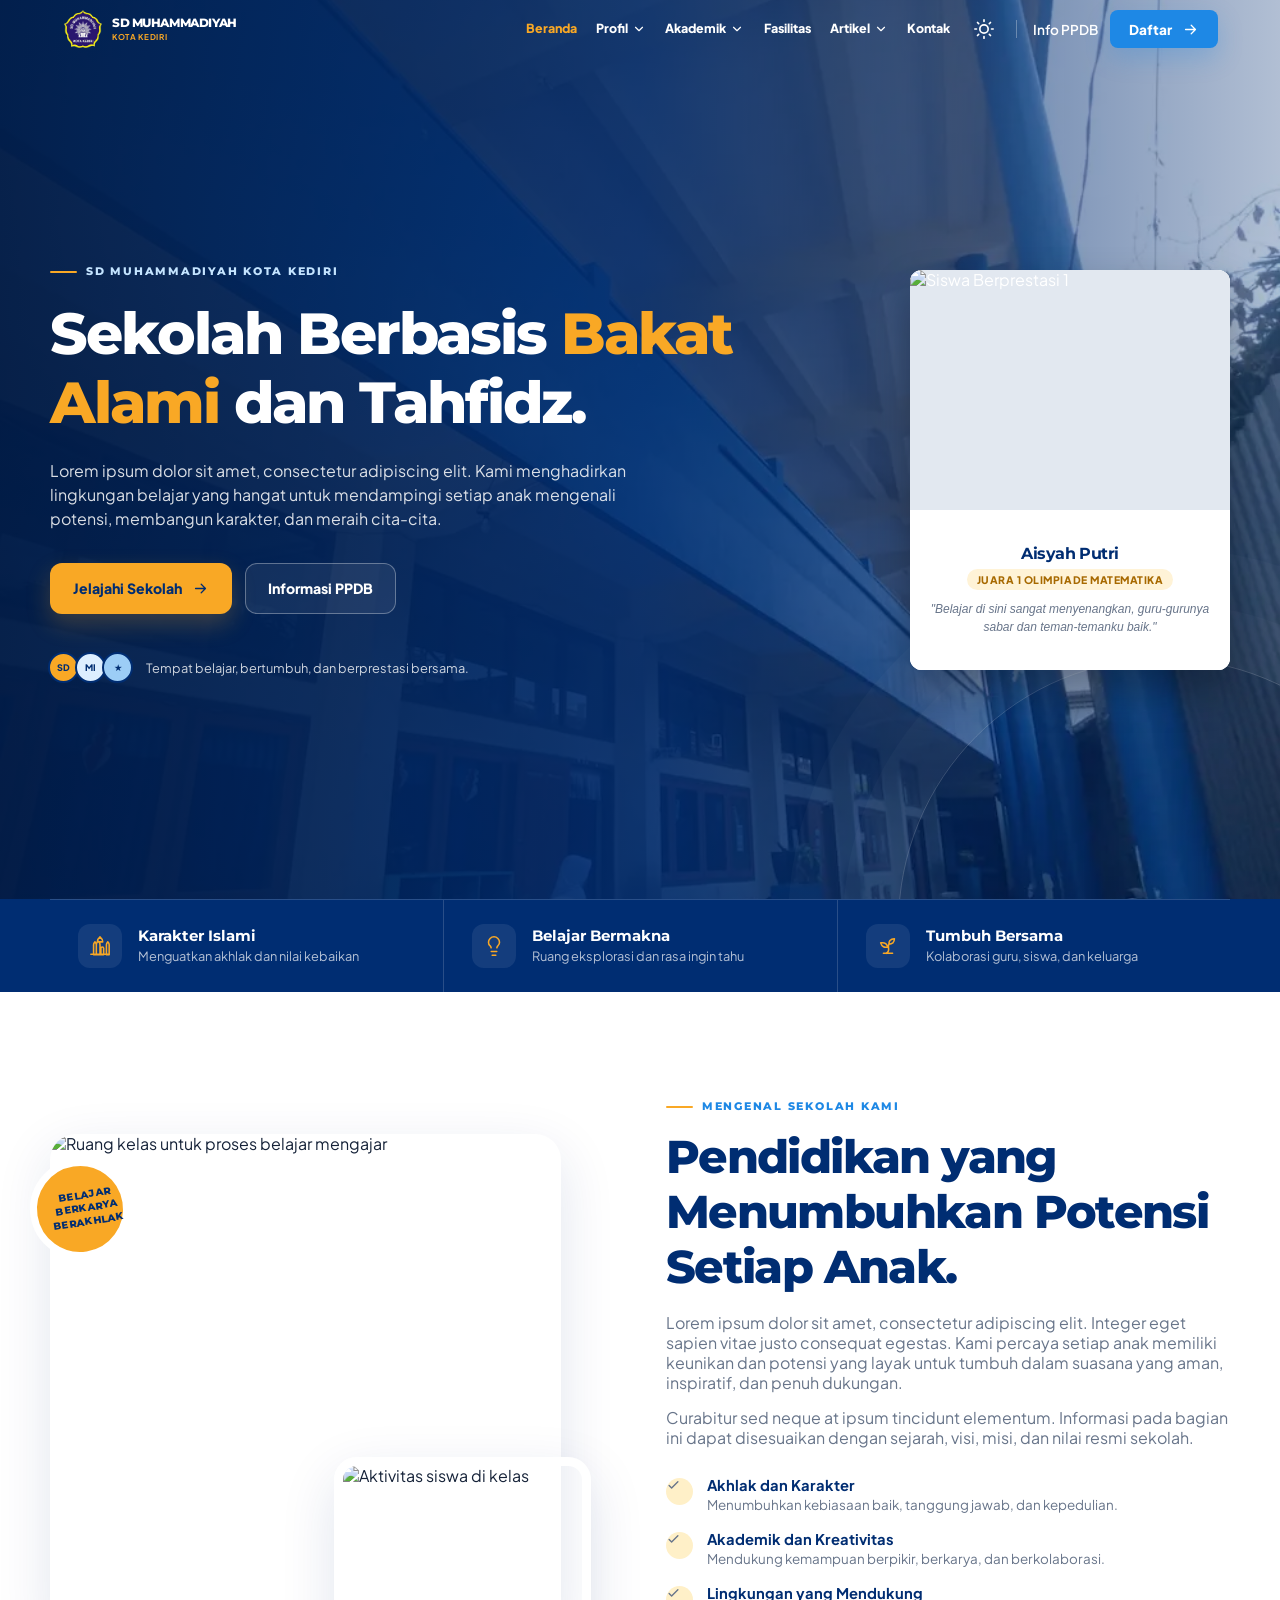
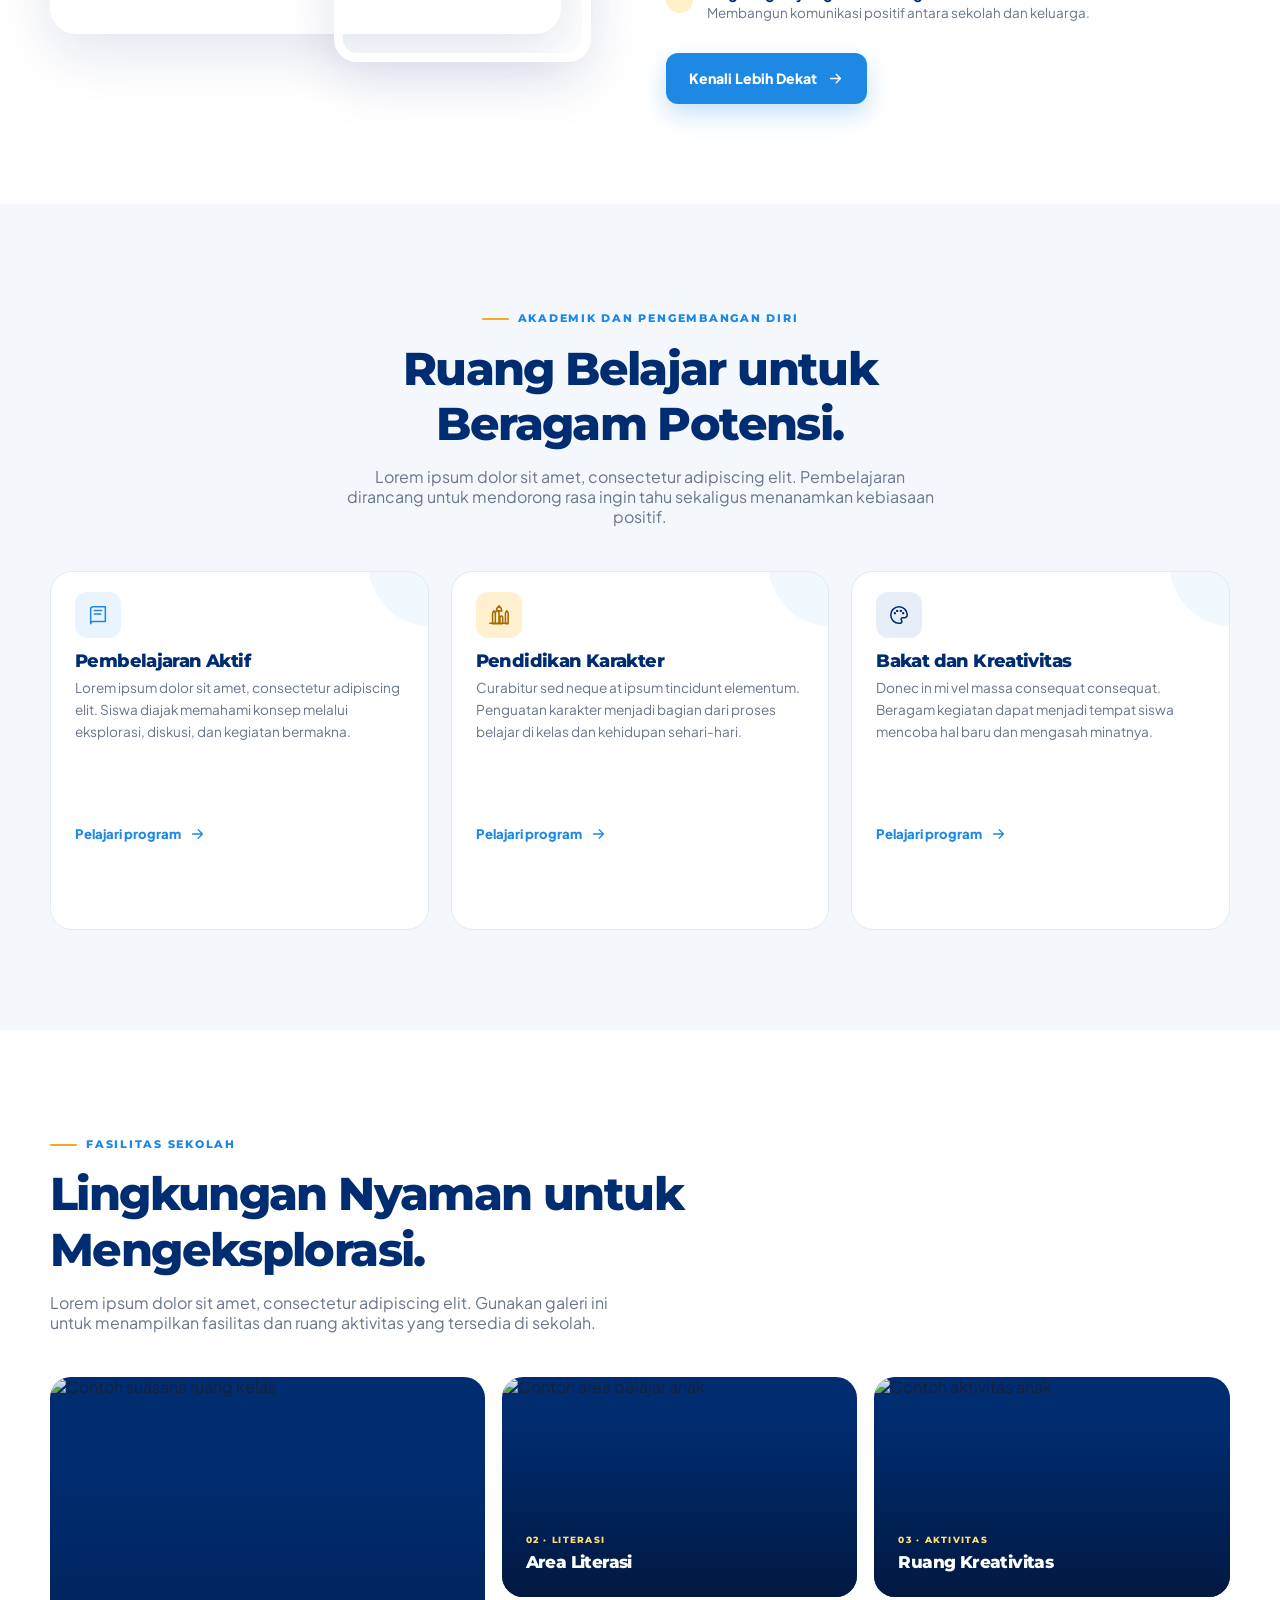
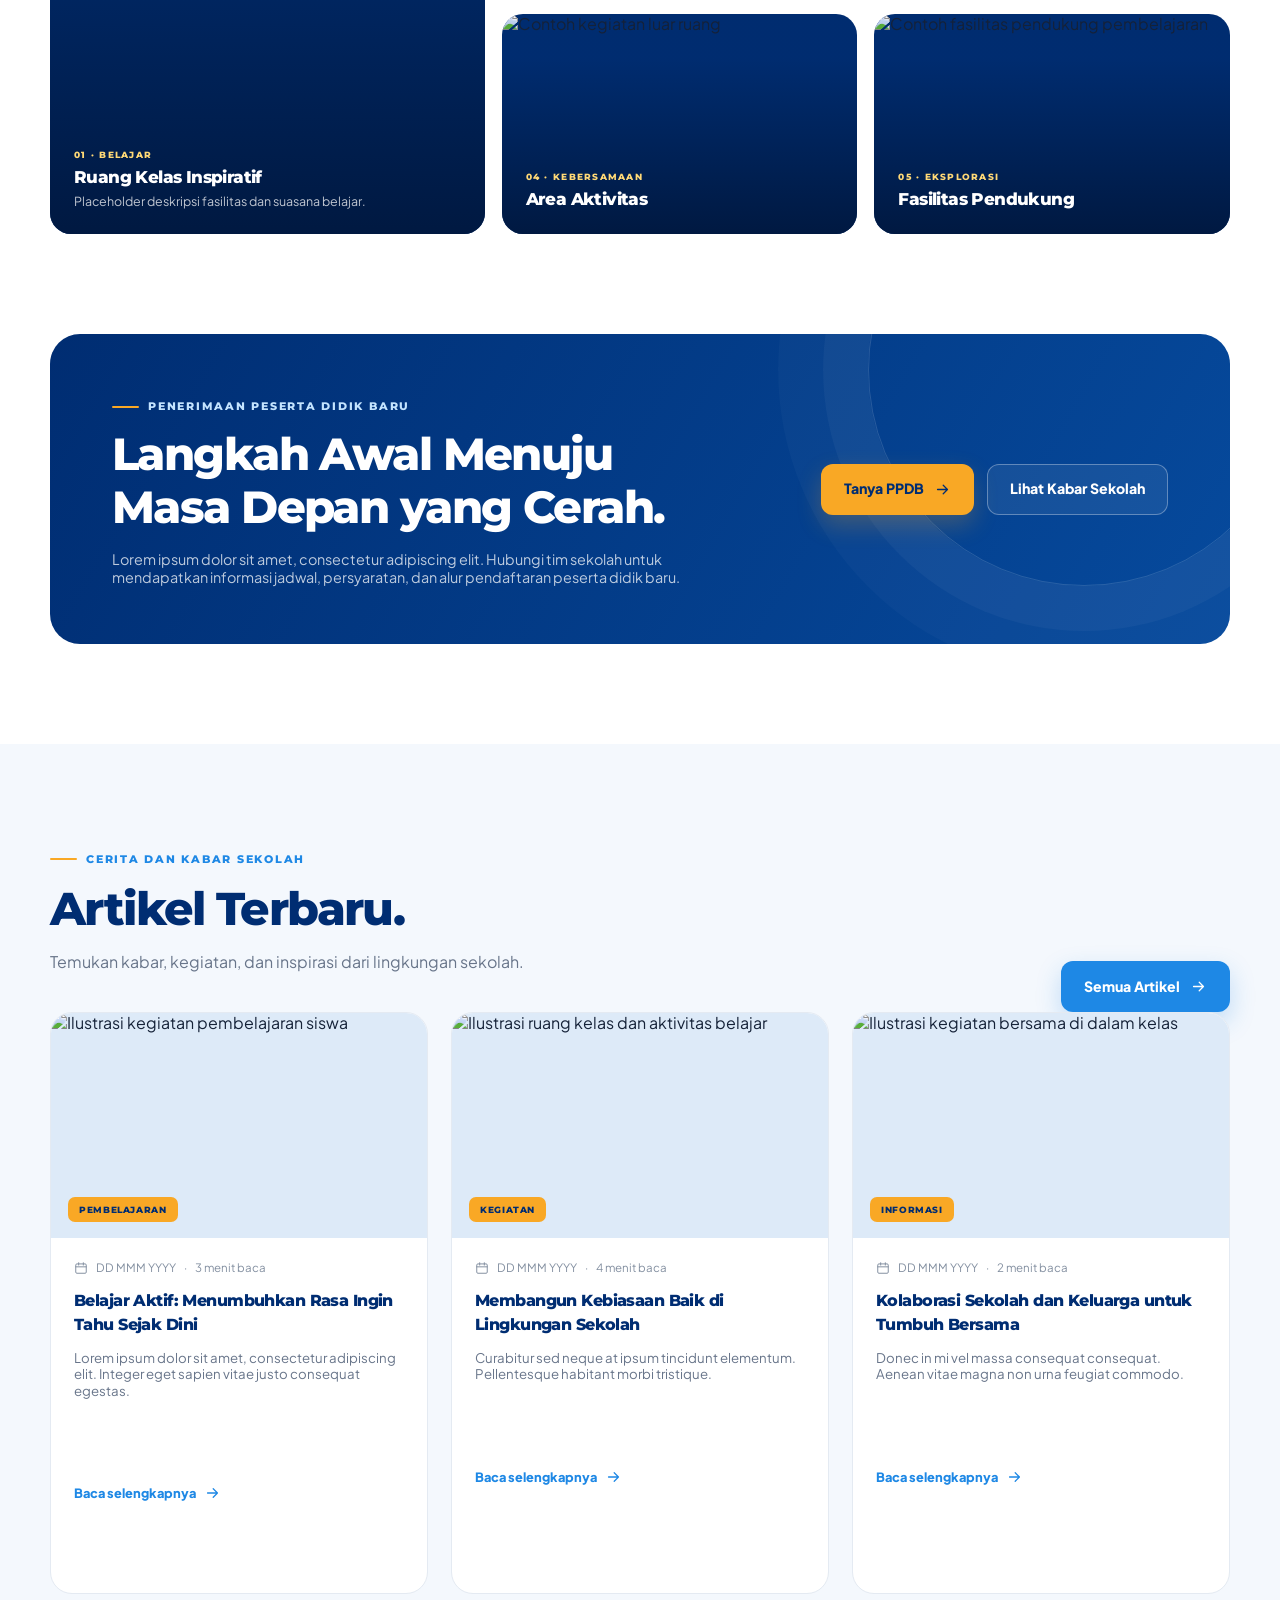
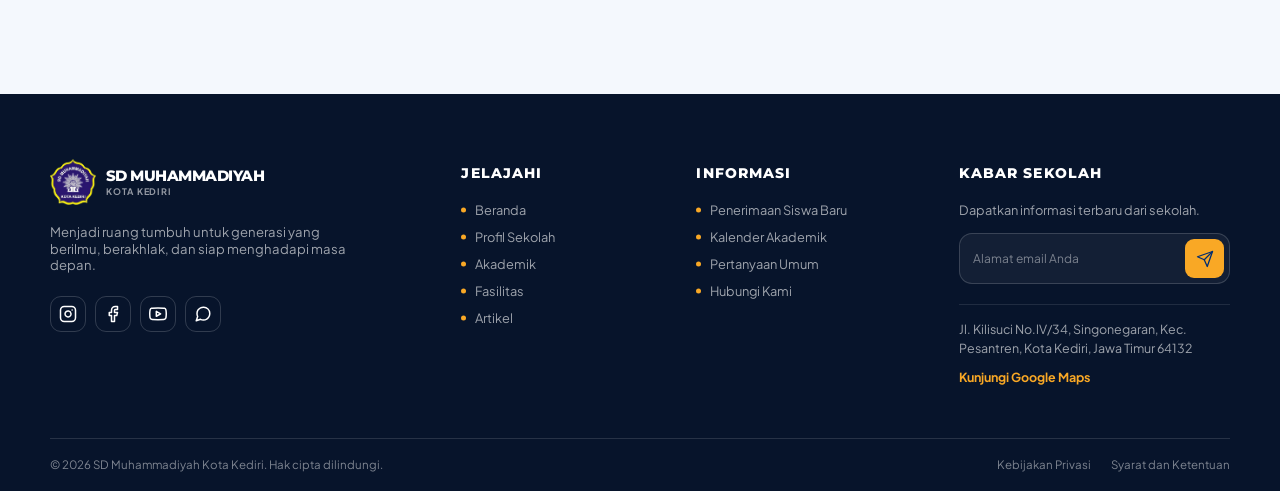
==== commit 9ff51a6b: "Penambahan Card Prestasi di bagian Hero Section" ====
--- a/index.html
+++ b/index.html
@@ -67,17 +67,53 @@
           </div>
         </div>
         
-        <!-- Kotak Foto Melayang (Statis) -->
-        <div class="hero-card-wrap reveal reveal-delay-2" aria-label="Suasana belajar siswa">
-          <span class="floating-dot" aria-hidden="true"></span>
-          <div class="hero-photo-card">
-            <img src="https://images.unsplash.com/photo-1503676260728-1c00da094a0b?auto=format&fit=crop&w=900&q=85" alt="Ilustrasi suasana belajar anak di sekolah" fetchpriority="high" />
-            <div class="hero-card-caption">
-              <span class="caption-icon"><svg aria-hidden="true"><use href="#i-heart" /></svg></span>
-              <span><strong>Belajar dengan Bahagia</strong><span>Ruang untuk tumbuh bersama</span></span>
-            </div>
-          </div>
-        </div>
+                <!-- Slider Siswa Berprestasi -->
+        <div class="hero-student-wrap reveal reveal-delay-2" aria-label="Siswa Berprestasi">
+          <div class="student-slider">
+            
+            <!-- Track Pembungkus Swipe -->
+            <div class="student-track">
+              
+              <!-- Slide 1 -->
+              <div class="student-slide">
+                <div class="student-image-wrap">
+                  <img src="https://images.unsplash.com/photo-1517672651691-24622a91b550?auto=format&fit=crop&w=600&q=80" alt="Siswa Berprestasi 1" />
+                </div>
+                <div class="student-info-card">
+                  <h4>Aisyah Putri</h4>
+                  <span class="student-achievement">Juara 1 Olimpiade Matematika</span>
+                  <p>"Belajar di sini sangat menyenangkan, guru-gurunya sabar dan teman-temanku baik."</p>
+                </div>
+              </div>
+
+              <!-- Slide 2 -->
+              <div class="student-slide">
+                <div class="student-image-wrap">
+                  <img src="https://images.unsplash.com/photo-1509062522246-3755977927d7?auto=format&fit=crop&w=600&q=80" alt="Siswa Berprestasi 2" />
+                </div>
+                <div class="student-info-card">
+                  <h4>Budi Santoso</h4>
+                  <span class="student-achievement">Juara 2 Lomba Tahfidz</span>
+                  <p>"Saya senang bisa menghafal Al-Qur'an bersama teman-teman dan dibimbing ustadz."</p>
+                </div>
+              </div>
+
+              <!-- Slide 3 -->
+              <div class="student-slide">
+                <div class="student-image-wrap">
+                  <img src="https://images.unsplash.com/photo-1427504494785-3a9ca7044f45?auto=format&fit=crop&w=600&q=80" alt="Siswa Berprestasi 3" />
+                </div>
+                <div class="student-info-card">
+                  <h4>Citra Lestari</h4>
+                  <span class="student-achievement">Juara 1 Pidato Bahasa Inggris</span>
+                  <p>"Sekolah ini mengajarkan saya untuk berani dan percaya diri tampil di depan banyak orang."</p>
+                </div>
+              </div>
+
+            </div> <!-- Tutup student-track -->
+          </div>
+        </div>
+
       </div>
     </section>
 
--- a/css/style.css
+++ b/css/style.css
@@ -245,7 +245,7 @@
   border: 1px solid rgba(255,255,255,.18); border-radius: 50%; box-shadow: 0 0 0 55px rgba(255,255,255,.025), 0 0 0 110px rgba(255,255,255,.025); 
 }
 
-.hero-grid { display: grid; grid-template-columns: minmax(0, 1.1fr) minmax(310px, .8fr); align-items: center; gap: 54px; position: relative; z-index: 1; }
+.hero-grid { display: grid; grid-template-columns: minmax(0, 1.8fr) minmax(320px, 1fr); align-items: center; gap: 40px; position: relative; z-index: 1; }
 .hero-content { max-width: 690px; }
 .hero .eyebrow { color: #C4E4FF; }
 
@@ -263,16 +263,94 @@
 .note-avatar:nth-child(2) { background: #DDEEFF; }
 .note-avatar:nth-child(3) { background: #9CCDF6; }
 
-/* Kotak Foto Statis di Kanan */
-.hero-card-wrap { position: relative; display: flex; align-items: center; justify-content: flex-end; }
-.hero-photo-card { position: relative; width: min(100%, 380px); padding: 10px; background: rgba(255,255,255,.14); border: 1px solid rgba(255,255,255,.25); border-radius: 27px; backdrop-filter: blur(9px); transform: rotate(2deg); box-shadow: 0 30px 70px rgba(0,0,0,.24); animation: float 6s ease-in-out infinite; }
-.hero-photo-card img { width: 100%; height: 390px; object-fit: cover; border-radius: 20px; }
-.hero-card-caption { position: absolute; left: -35px; bottom: 35px; display: flex; align-items: center; gap: 12px; padding: 15px 18px; color: var(--ink); background: var(--white); border-radius: 16px; box-shadow: var(--shadow); transform: rotate(-2deg); z-index: 10; }
-.caption-icon { display: grid; place-items: center; width: 42px; height: 42px; border-radius: 12px; background: #FFF3D7; color: #A76900; }
-.caption-icon svg { width: 22px; }
-.hero-card-caption strong { display: block; color: var(--sapphire); font: 800 .86rem Montserrat, sans-serif; }
-.hero-card-caption span { display: block; margin-top: 3px; color: var(--muted); font-size: .7rem; }
-.floating-dot { position: absolute; width: 16px; height: 16px; right: 10%; top: 10%; border-radius: 50%; background: var(--gold); box-shadow: 0 0 0 9px rgba(249,168,37,.16); z-index: 2; }
+/* Slider Siswa Berprestasi (Swipe Effect) */
+.hero-student-wrap { 
+  position: relative; 
+  width: 100%; 
+  max-width: 320px; /* Lebar tetap sesuai permintaan sebelumnya */
+  margin-left: auto; 
+  z-index: 2; 
+  align-self: center; 
+}
+
+.student-slider { 
+  width: 100%; 
+  height: 400px; /* Tinggi kotak dikunci agar tidak melar */
+  border-radius: 12px; 
+  overflow: hidden; /* Menyembunyikan kartu yang ada di luar kotak */
+  box-shadow: 0 20px 40px rgba(0,0,0,0.3);
+  background: var(--white);
+}
+
+.student-track { 
+  display: flex; 
+  width: 100%; 
+  height: 100%; 
+  /* Animasi geser yang mulus (smooth swipe) */
+  transition: transform 0.8s cubic-bezier(0.25, 1, 0.5, 1); 
+}
+
+.student-slide { 
+  min-width: 100%; /* Setiap slide memenuhi lebar kotak */
+  height: 100%;
+  display: flex; 
+  flex-direction: column; 
+  background: var(--white); 
+}
+
+/* Foto Siswa */
+.student-image-wrap { 
+  width: 100%; 
+  height: 60%; /* 60% tinggi untuk foto */
+  overflow: hidden; 
+  background: #E2E8F0; 
+}
+
+.student-image-wrap img { 
+  width: 100%; 
+  height: 100%; 
+  object-fit: cover; 
+  object-position: center top; 
+}
+
+/* Card Info */
+.student-info-card { 
+  padding: 16px; 
+  height: 40%; /* 40% tinggi untuk teks */
+  text-align: center; 
+  display: flex;
+  flex-direction: column;
+  justify-content: center;
+  background: var(--white);
+}
+
+.student-info-card h4 { 
+  color: var(--sapphire); 
+  font-size: 1rem; 
+  margin-bottom: 6px; 
+  font-family: Montserrat, sans-serif; 
+}
+
+.student-achievement { 
+  display: inline-block; 
+  color: var(--gold-dark); 
+  background: var(--gold-soft); 
+  font-size: 0.65rem; 
+  font-weight: 800; 
+  padding: 4px 10px; 
+  border-radius: 20px; 
+  margin: 0 auto 10px auto; 
+  text-transform: uppercase; 
+  letter-spacing: 0.05em; 
+}
+
+.student-info-card p { 
+  color: var(--muted); 
+  font-size: 0.75rem; 
+  line-height: 1.5; 
+  font-style: italic; 
+  margin: 0;
+}
 
 /* Intro strip */
 .intro-strip { position: relative; z-index: 2; margin-top: -1px; color: var(--white); background: var(--sapphire); }
@@ -738,6 +816,9 @@
   .nav-item-dropdown.active .dropdown-icon { 
     transform: rotate(180deg); 
   }
+
+  .hero-grid { grid-template-columns: 1fr; gap: 50px; }
+  .hero-student-wrap { margin: 0 auto; max-width: 280px; }
 }
 
 @media (max-width: 700px) {
@@ -790,6 +871,7 @@
   .footer-brand, .newsletter { grid-column: 1 / -1; }
   .footer-bottom { align-items: flex-start; flex-direction: column; gap: 10px; }
   .footer-bottom-links { flex-wrap: wrap; gap: 15px; }
+  .hero-student-wrap { max-width: 250px; margin-top: 20px; }
 }
 @media (max-width: 390px) {
   .container { width: calc(100% - 28px); }
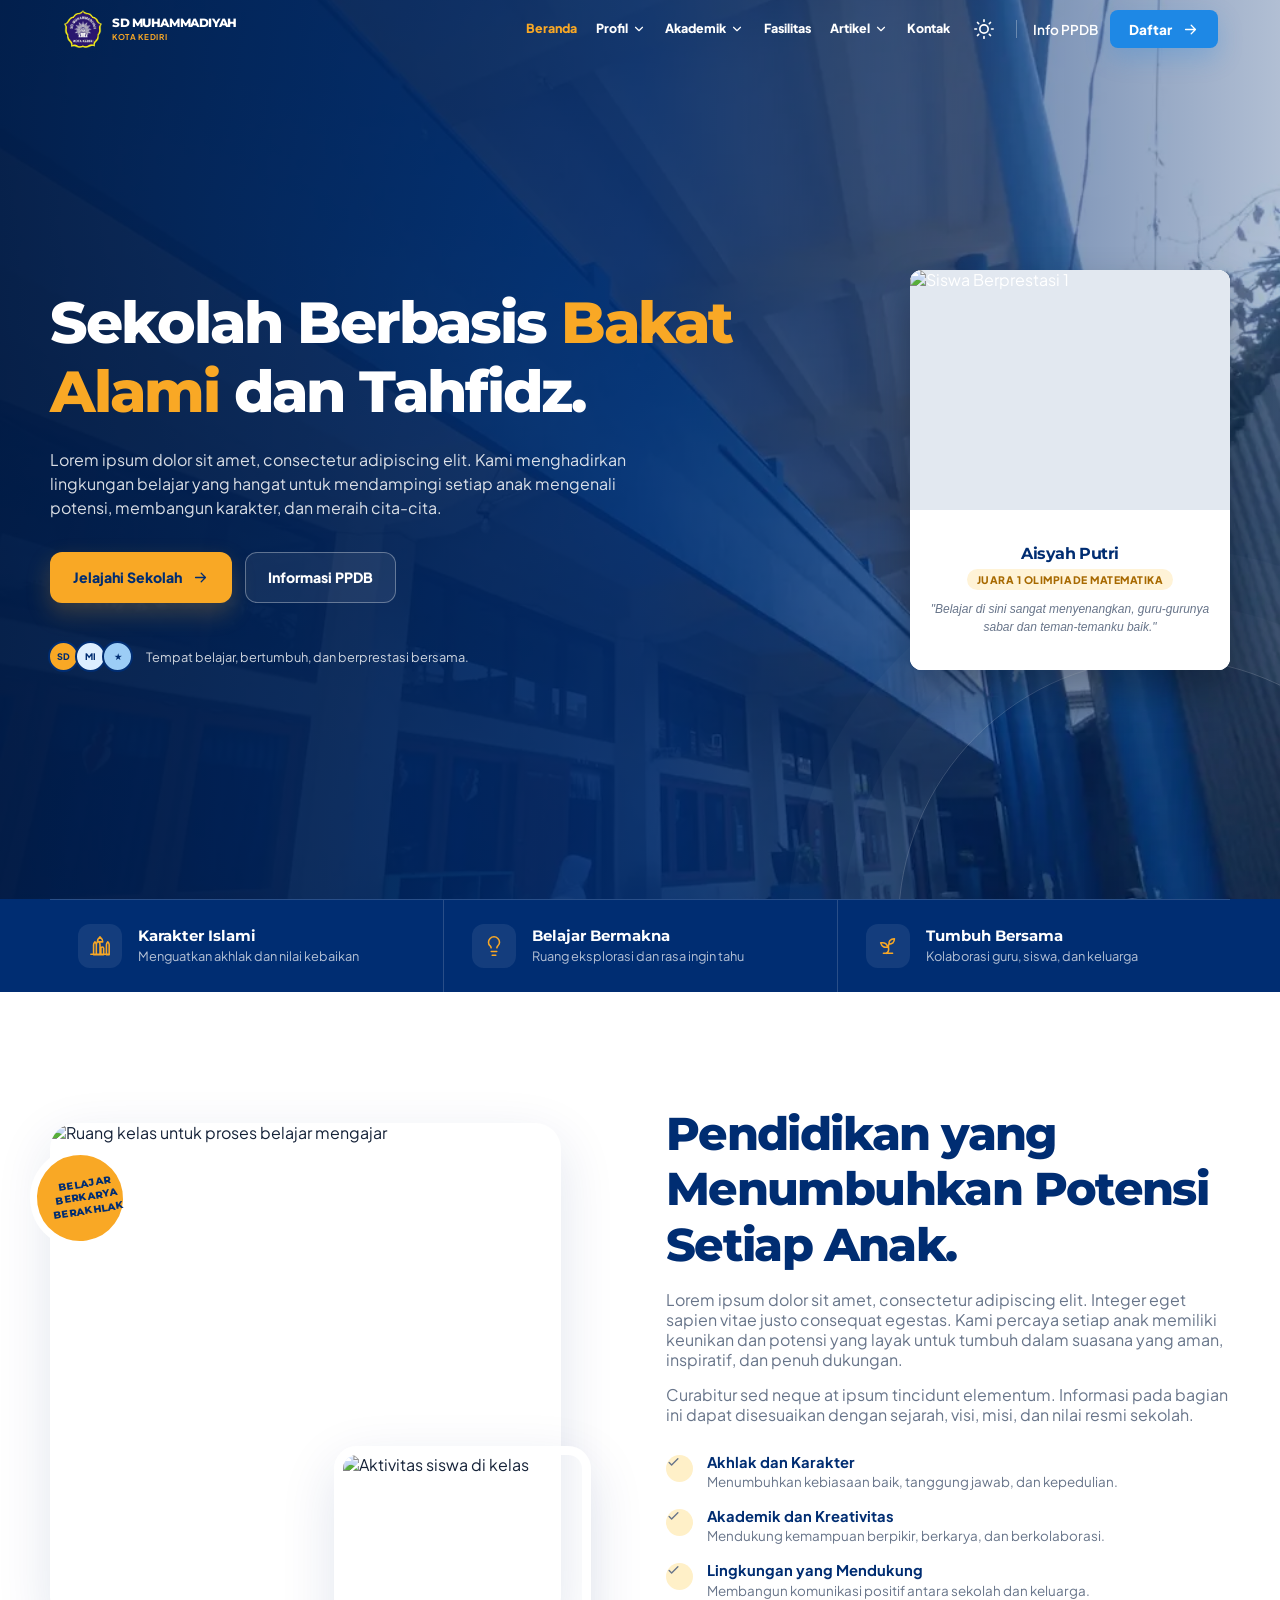
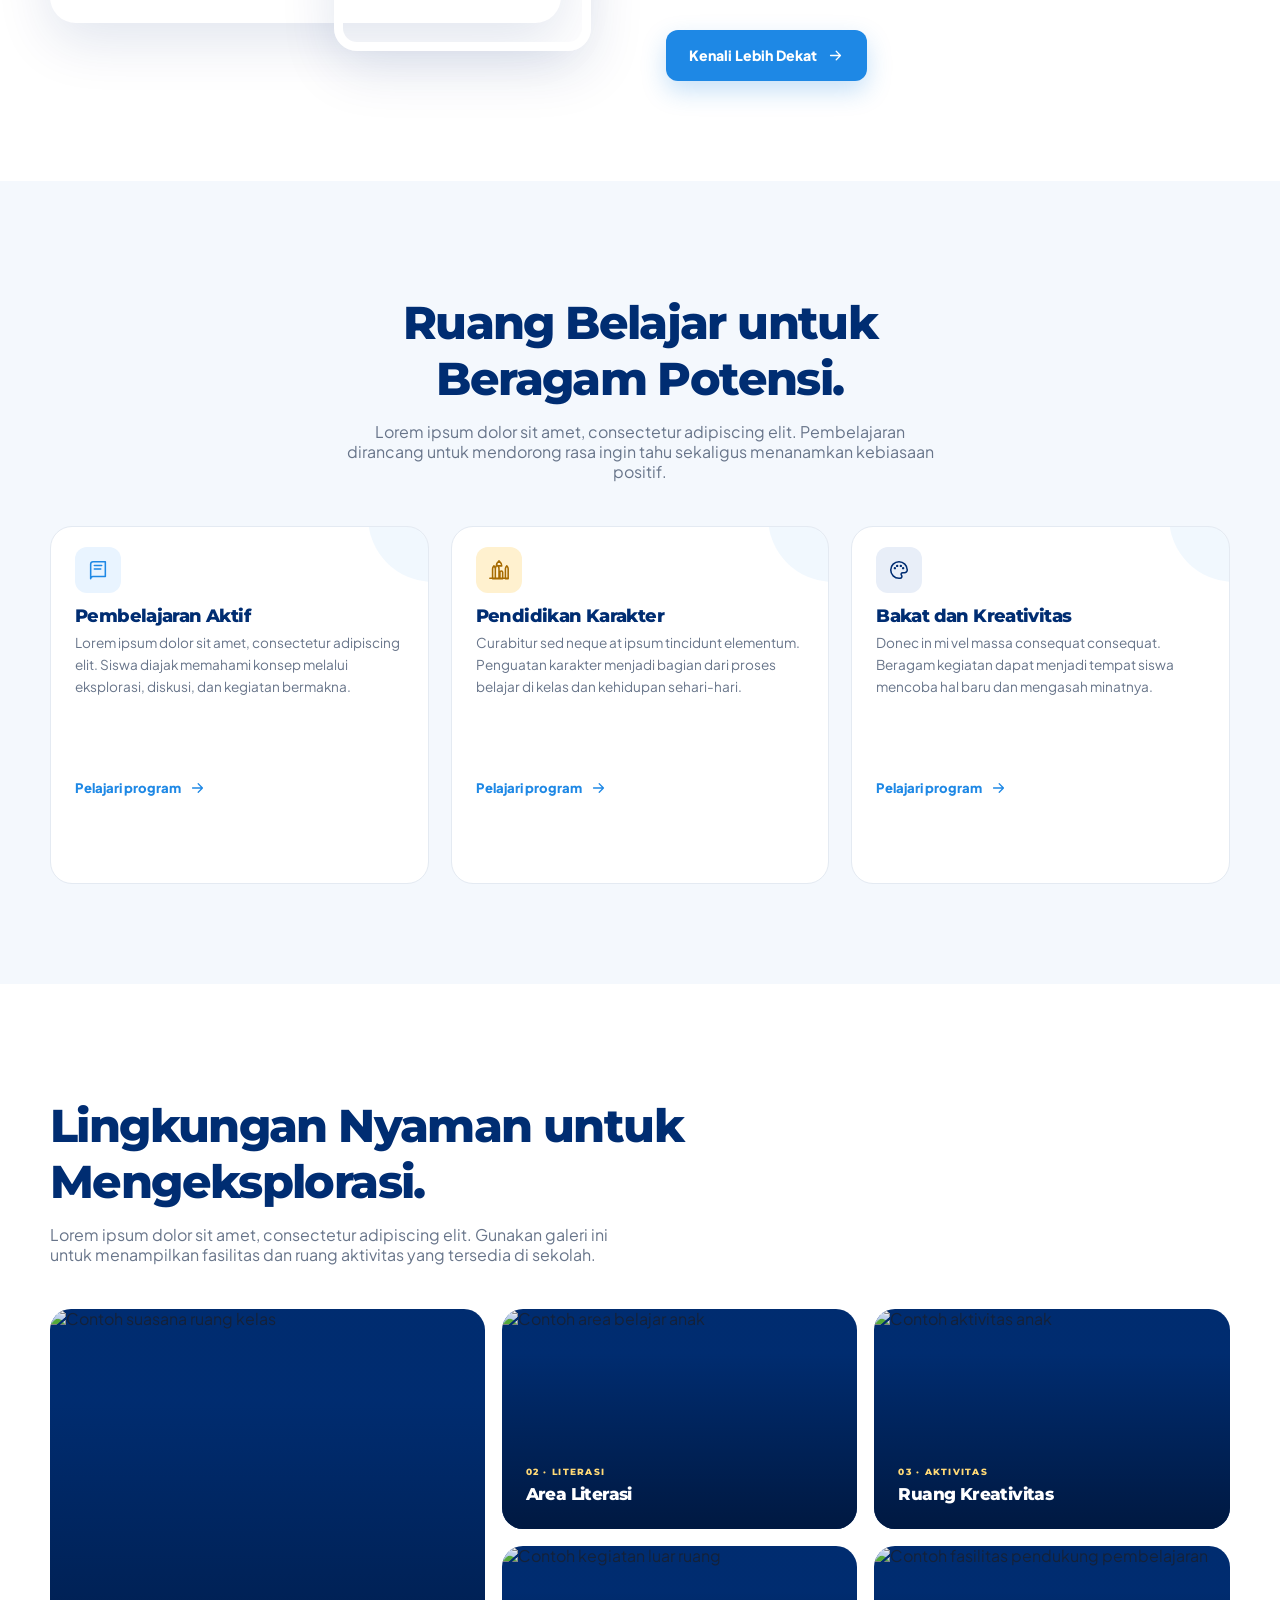
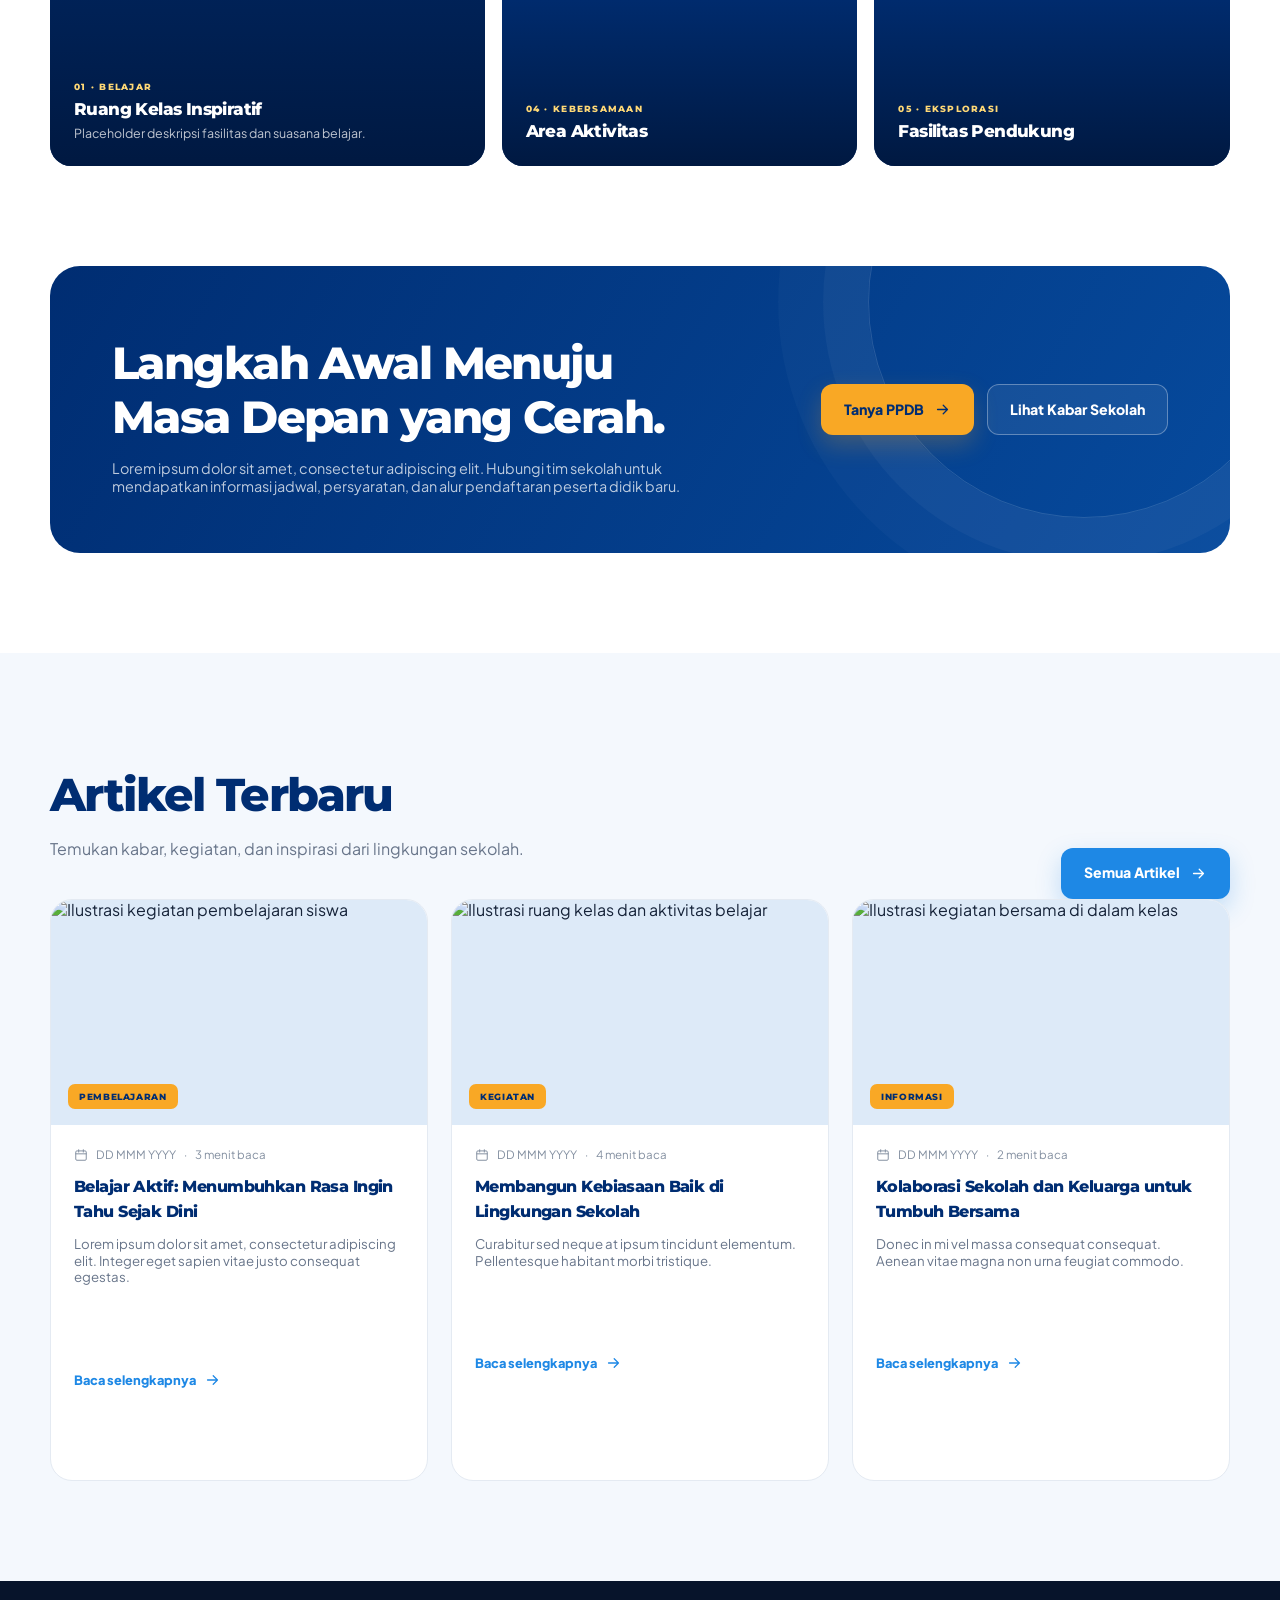
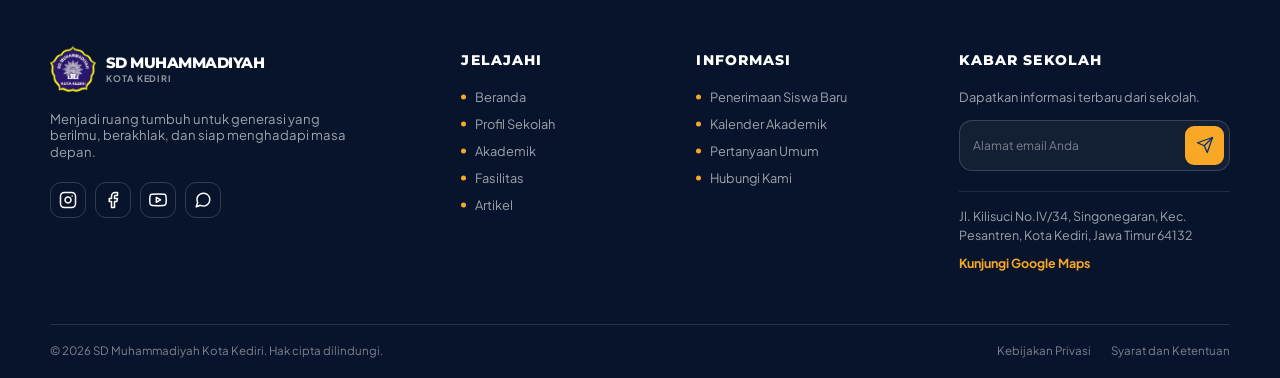
==== commit 09292da7: "Penghilangan Eyebrow" ====
--- a/index.html
+++ b/index.html
@@ -6,7 +6,7 @@
   <link rel="icon" type="image/png" href="assets/favicon/favicon.ico" />
   <meta name="theme-color" content="#002D72" />
   <meta name="description" content="Website resmi SD Muhammadiyah Kota Kediri. Informasi profil sekolah, akademik, fasilitas, artikel, dan penerimaan peserta didik baru." />
-  <title>SD Muhammadiyah Kota Kediri - Tumbuh, Berilmu, Berakhlak</title>
+  <title>SD Muhammadiyah Kota Kediri</title>
 
   <link rel="preconnect" href="https://fonts.googleapis.com" />
   <link rel="preconnect" href="https://fonts.gstatic.com" crossorigin />
@@ -54,12 +54,11 @@
 
       <div class="container hero-grid">
         <div class="hero-content reveal">
-          <span class="eyebrow">SD Muhammadiyah Kota Kediri</span>
           <h1>Sekolah Berbasis <span class="accent">Bakat Alami</span> dan Tahfidz.</h1>
           <p class="hero-copy">Lorem ipsum dolor sit amet, consectetur adipiscing elit. Kami menghadirkan lingkungan belajar yang hangat untuk mendampingi setiap anak mengenali potensi, membangun karakter, dan meraih cita-cita.</p>
           <div class="hero-actions">
             <a class="btn btn-gold" href="#profil">Jelajahi Sekolah <svg aria-hidden="true"><use href="#i-arrow" /></svg></a>
-            <a class="btn btn-outline" href="#kontak">Informasi PPDB</a>
+            <a class="btn btn-outline" href="ppdb.html">Informasi PPDB</a>
           </div>
           <div class="hero-note">
             <div class="note-avatars" aria-hidden="true"><span class="note-avatar">SD</span><span class="note-avatar">MI</span><span class="note-avatar">★</span></div>
@@ -142,7 +141,6 @@
           <div class="about-stamp">BELAJAR<br />BERKARYA<br />BERAKHLAK</div>
         </div>
         <div class="about-copy reveal reveal-delay-1">
-          <span class="eyebrow">Mengenal sekolah kami</span>
           <h2>Pendidikan yang Menumbuhkan Potensi Setiap Anak.</h2>
           <p>Lorem ipsum dolor sit amet, consectetur adipiscing elit. Integer eget sapien vitae justo consequat egestas. Kami percaya setiap anak memiliki keunikan dan potensi yang layak untuk tumbuh dalam suasana yang aman, inspiratif, dan penuh dukungan.</p>
           <p>Curabitur sed neque at ipsum tincidunt elementum. Informasi pada bagian ini dapat disesuaikan dengan sejarah, visi, misi, dan nilai resmi sekolah.</p>
@@ -151,7 +149,7 @@
             <div class="value-item"><span class="check-icon"><svg aria-hidden="true"><use href="#i-check" /></svg></span><span><strong>Akademik dan Kreativitas</strong><span>Mendukung kemampuan berpikir, berkarya, dan berkolaborasi.</span></span></div>
             <div class="value-item"><span class="check-icon"><svg aria-hidden="true"><use href="#i-check" /></svg></span><span><strong>Lingkungan yang Mendukung</strong><span>Membangun komunikasi positif antara sekolah dan keluarga.</span></span></div>
           </div>
-          <a class="btn btn-primary" href="#kontak">Kenali Lebih Dekat <svg aria-hidden="true"><use href="#i-arrow" /></svg></a>
+          <a class="btn btn-primary" href="profil.html">Kenali Lebih Dekat <svg aria-hidden="true"><use href="#i-arrow" /></svg></a>
         </div>
       </div>
     </section>
@@ -159,7 +157,6 @@
     <section class="section section-soft" id="akademik">
       <div class="container">
         <div class="section-heading center reveal">
-          <span class="eyebrow">Akademik dan pengembangan diri</span>
           <h2>Ruang Belajar untuk Beragam Potensi.</h2>
           <p>Lorem ipsum dolor sit amet, consectetur adipiscing elit. Pembelajaran dirancang untuk mendorong rasa ingin tahu sekaligus menanamkan kebiasaan positif.</p>
         </div>
@@ -168,19 +165,19 @@
             <span class="program-icon"><svg aria-hidden="true"><use href="#i-book" /></svg></span>
             <h3>Pembelajaran Aktif</h3>
             <p>Lorem ipsum dolor sit amet, consectetur adipiscing elit. Siswa diajak memahami konsep melalui eksplorasi, diskusi, dan kegiatan bermakna.</p>
-            <a class="text-link" href="#kontak">Pelajari program <svg aria-hidden="true"><use href="#i-arrow" /></svg></a>
+            <a class="text-link" href="akademik.html">Pelajari program <svg aria-hidden="true"><use href="#i-arrow" /></svg></a>
           </article>
           <article class="program-card reveal reveal-delay-1">
             <span class="program-icon"><svg aria-hidden="true"><use href="#i-mosque" /></svg></span>
             <h3>Pendidikan Karakter</h3>
             <p>Curabitur sed neque at ipsum tincidunt elementum. Penguatan karakter menjadi bagian dari proses belajar di kelas dan kehidupan sehari-hari.</p>
-            <a class="text-link" href="#kontak">Pelajari program <svg aria-hidden="true"><use href="#i-arrow" /></svg></a>
+            <a class="text-link" href="akademik.html">Pelajari program <svg aria-hidden="true"><use href="#i-arrow" /></svg></a>
           </article>
           <article class="program-card reveal reveal-delay-2">
             <span class="program-icon"><svg aria-hidden="true"><use href="#i-palette" /></svg></span>
             <h3>Bakat dan Kreativitas</h3>
             <p>Donec in mi vel massa consequat consequat. Beragam kegiatan dapat menjadi tempat siswa mencoba hal baru dan mengasah minatnya.</p>
-            <a class="text-link" href="#kontak">Pelajari program <svg aria-hidden="true"><use href="#i-arrow" /></svg></a>
+            <a class="text-link" href="akademik.html">Pelajari program <svg aria-hidden="true"><use href="#i-arrow" /></svg></a>
           </article>
         </div>
       </div>
@@ -189,7 +186,6 @@
     <section class="section" id="fasilitas">
       <div class="container">
         <div class="section-heading reveal">
-          <span class="eyebrow">Fasilitas sekolah</span>
           <h2>Lingkungan Nyaman untuk Mengeksplorasi.</h2>
           <p>Lorem ipsum dolor sit amet, consectetur adipiscing elit. Gunakan galeri ini untuk menampilkan fasilitas dan ruang aktivitas yang tersedia di sekolah.</p>
         </div>
@@ -222,12 +218,11 @@
       <div class="container">
         <div class="life-banner reveal">
           <div>
-            <span class="eyebrow">Penerimaan peserta didik baru</span>
             <h2>Langkah Awal Menuju Masa Depan yang Cerah.</h2>
             <p>Lorem ipsum dolor sit amet, consectetur adipiscing elit. Hubungi tim sekolah untuk mendapatkan informasi jadwal, persyaratan, dan alur pendaftaran peserta didik baru.</p>
           </div>
           <div class="life-banner-actions">
-            <a class="btn btn-gold" href="#kontak">Tanya PPDB <svg aria-hidden="true"><use href="#i-arrow" /></svg></a>
+            <a class="btn btn-gold" href="ppdb.html">Tanya PPDB <svg aria-hidden="true"><use href="#i-arrow" /></svg></a>
             <a class="btn btn-outline" href="#artikel">Lihat Kabar Sekolah</a>
           </div>
         </div>
@@ -238,8 +233,7 @@
       <div class="container">
         <div class="articles-head">
           <div class="section-heading reveal">
-            <span class="eyebrow">Cerita dan kabar sekolah</span>
-            <h2>Artikel Terbaru.</h2>
+            <h2>Artikel Terbaru</h2>
             <p>Temukan kabar, kegiatan, dan inspirasi dari lingkungan sekolah.</p>
           </div>
           <a href="#kontak" class="btn btn-primary reveal">Semua Artikel <svg aria-hidden="true"><use href="#i-arrow" /></svg></a>
--- a/css/style.css
+++ b/css/style.css
@@ -151,6 +151,19 @@
 
 /* Dropdown Menu */
 .nav-item-dropdown { position: relative; }
+/* Jembatan tak terlihat agar kursor tidak kehilangan hover saat melewati gap */
+@media (min-width: 941px) {
+  .nav-item-dropdown::before {
+    content: "";
+    position: absolute;
+    top: 100%;
+    left: -20px;
+    right: -20px;
+    height: 25px; /* Menutupi jarak 15px + sedikit lebih */
+    background: transparent;
+    z-index: 10;
+  }
+}
 .dropdown-icon { transition: transform 0.3s ease; width: 14px; height: 14px; }
 .nav-item-dropdown:hover .dropdown-icon { transform: rotate(180deg); }
 .dropdown-menu { 
@@ -416,6 +429,12 @@
   grid-template-columns: repeat(3, 1fr); 
   gap: 22px; 
   align-items: start; /* KUNCI: Mencegah card memanjang mengikuti card terpanjang */
+}
+
+/* Layout Khusus Visi Misi Desktop */
+.visi-misi-grid {
+  grid-template-columns: 1fr 1.2fr;
+  align-items: stretch;
 }
 
 .program-card { 
@@ -872,6 +891,14 @@
   .footer-bottom { align-items: flex-start; flex-direction: column; gap: 10px; }
   .footer-bottom-links { flex-wrap: wrap; gap: 15px; }
   .hero-student-wrap { max-width: 250px; margin-top: 20px; }
+  /* Perbaikan Visi Misi di Mobile */
+  .visi-misi-grid { 
+    grid-template-columns: 1fr !important; /* Paksa jadi 1 kolom */
+    gap: 20px; 
+  }
+  .visi-misi-grid > div { 
+    padding: 24px !important; /* Sesuaikan padding agar tidak terlalu besar di HP */
+  }
 }
 @media (max-width: 390px) {
   .container { width: calc(100% - 28px); }
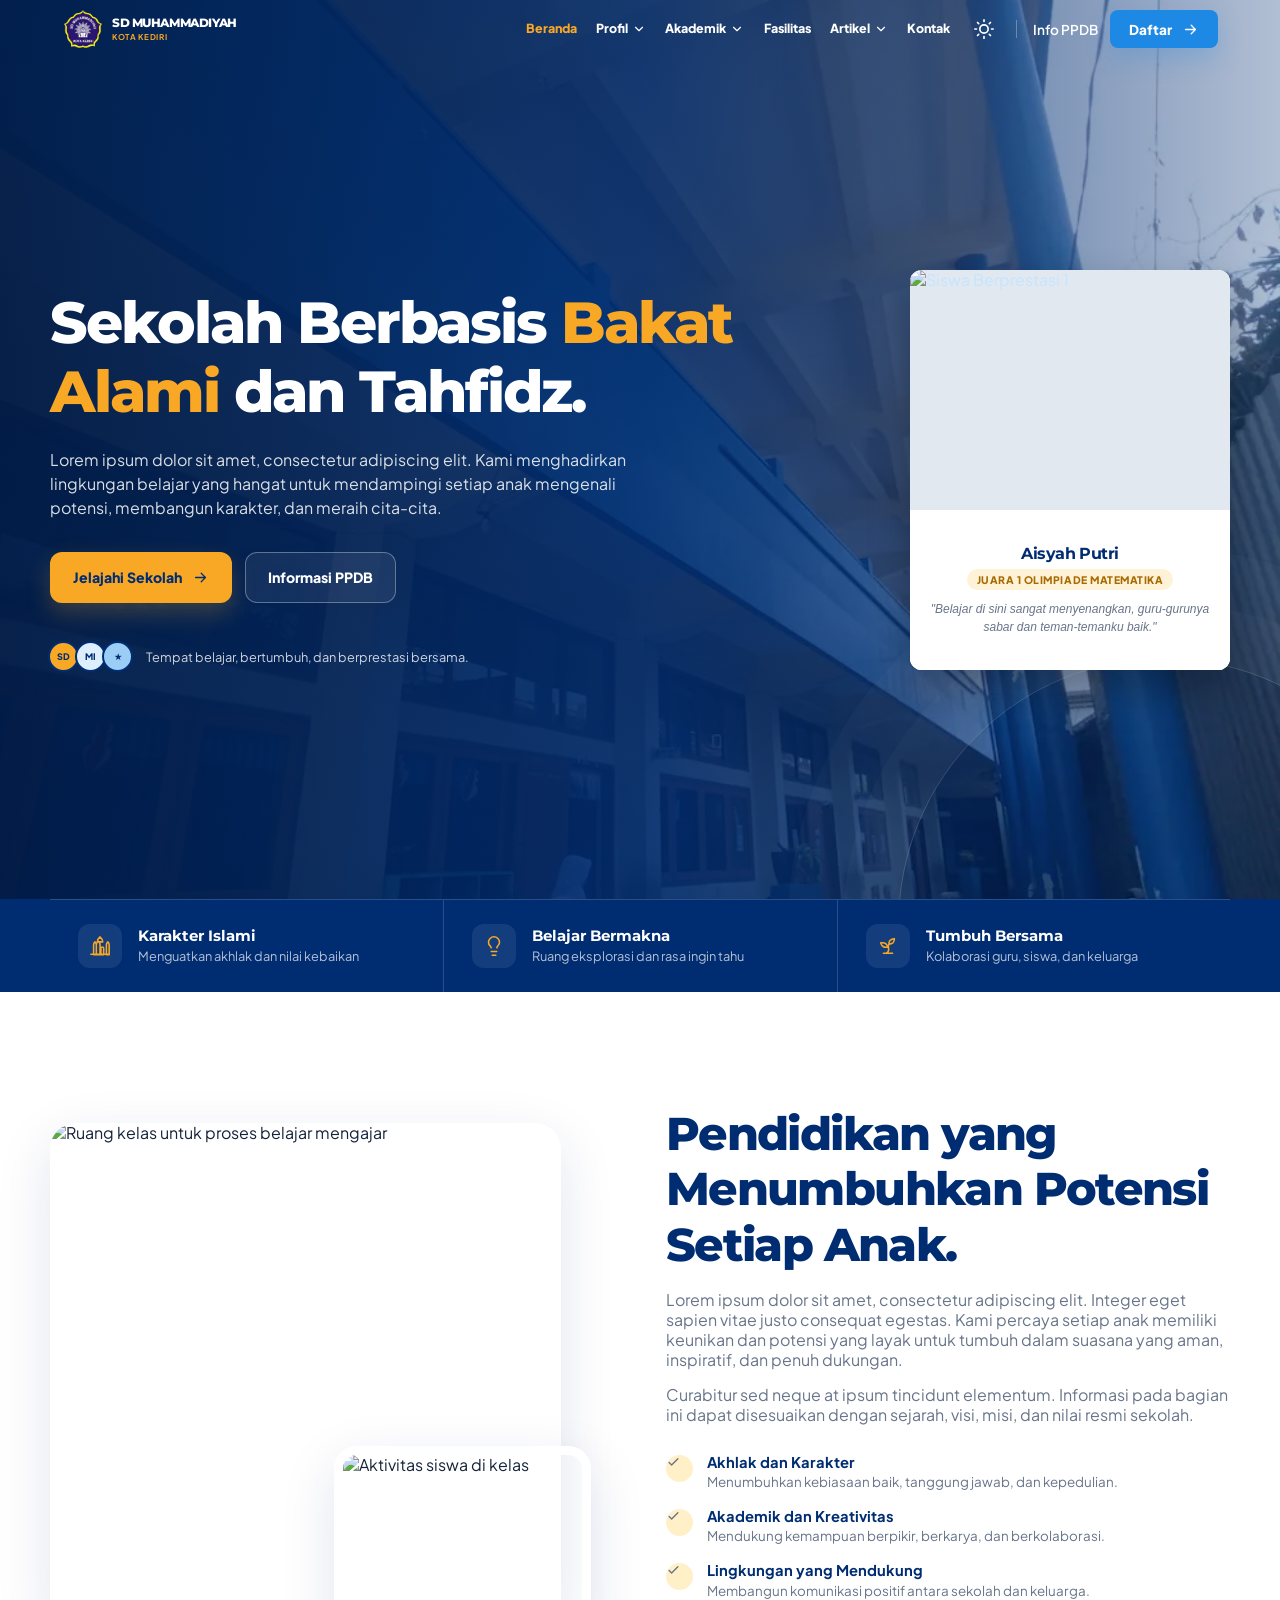
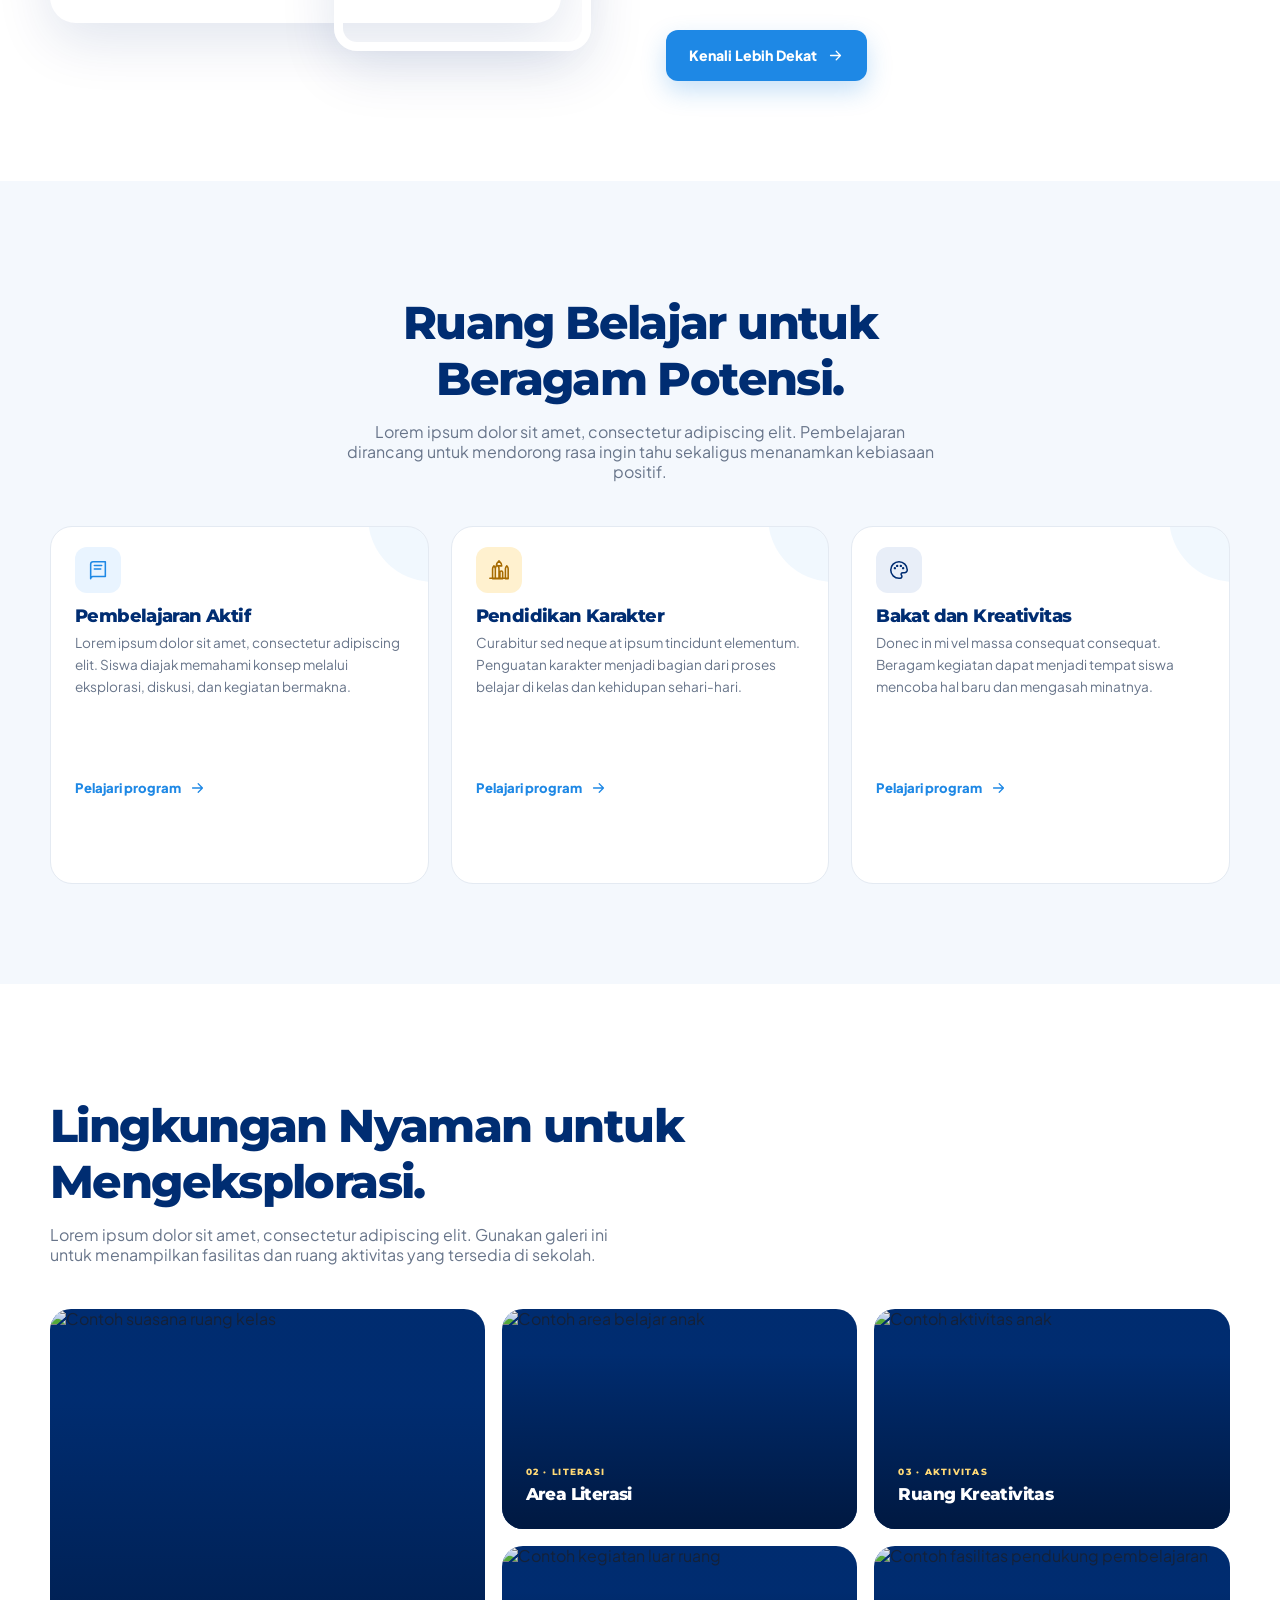
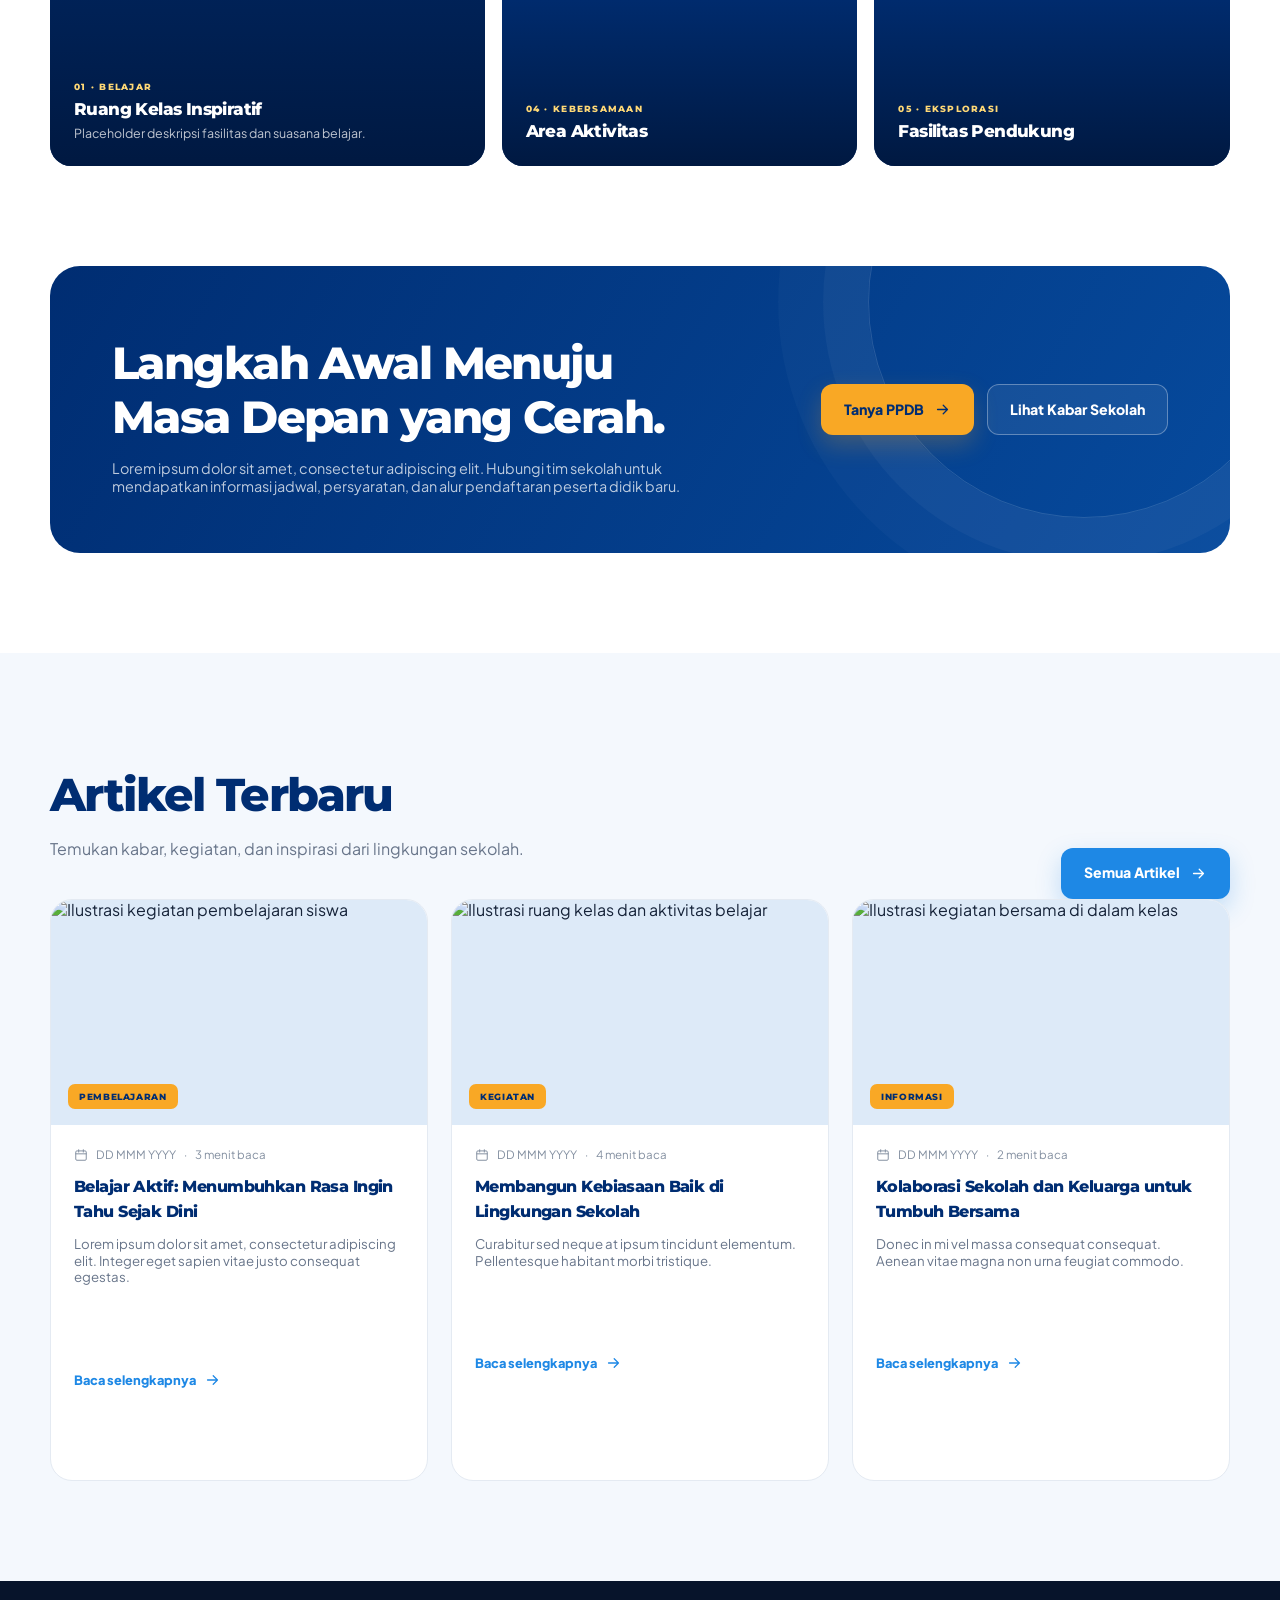
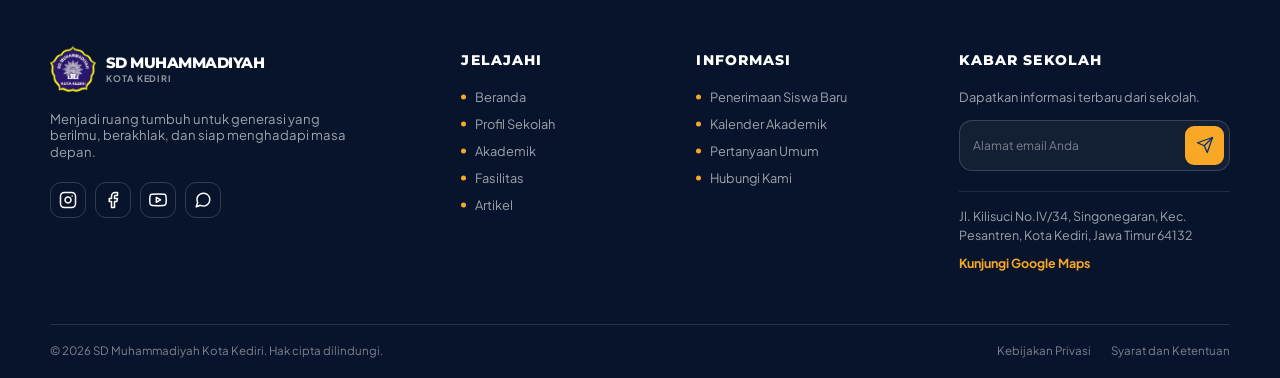
==== commit 2ad45585: "Penghapusan About Stamp" ====
--- a/index.html
+++ b/index.html
@@ -138,7 +138,6 @@
         <div class="about-visual reveal">
           <img class="about-main-img" src="https://images.unsplash.com/photo-1427504494785-3a9ca7044f45?auto=format&fit=crop&w=1100&q=85" alt="Ruang kelas untuk proses belajar mengajar" loading="lazy" />
           <img class="about-small-img" src="https://images.unsplash.com/photo-1509062522246-3755977927d7?auto=format&fit=crop&w=650&q=80" alt="Aktivitas siswa di kelas" loading="lazy" />
-          <div class="about-stamp">BELAJAR<br />BERKARYA<br />BERAKHLAK</div>
         </div>
         <div class="about-copy reveal reveal-delay-1">
           <h2>Pendidikan yang Menumbuhkan Potensi Setiap Anak.</h2>
--- a/css/style.css
+++ b/css/style.css
@@ -19,12 +19,7 @@
 .container { width: min(var(--container), calc(100% - 48px)); margin-inline: auto; }
 .section { padding: 100px 0; }
 .section-soft { background: var(--surface); }
-.eyebrow {
-  display: inline-flex; align-items: center; gap: 9px;
-  color: var(--blue); font: 800 11px/1.4 Montserrat, sans-serif;
-  letter-spacing: .16em; text-transform: uppercase;
-}
-.eyebrow::before { content: ""; width: 27px; height: 2px; border-radius: 3px; background: var(--gold); }
+
 h1, h2, h3, h4 { margin: 0; color: var(--sapphire); font-family: Montserrat, sans-serif; letter-spacing: -.035em; line-height: 1.2; }
 h1 { font-size: clamp(2.55rem, 5.6vw, 4.7rem); font-weight: 800; }
 h2 { font-size: clamp(2rem, 3.6vw, 3.1rem); font-weight: 800; }
@@ -34,7 +29,7 @@
 .section-heading h2 { margin-top: 14px; }
 .section-heading p { color: var(--muted); max-width: 590px; margin-top: 16px; }
 .section-heading.center { margin-inline: auto; text-align: center; }
-.section-heading.center .eyebrow { justify-content: center; }
+.section-heading.center { justify-content: center; }
 .section-heading.center p { margin-inline: auto; }
 
 .btn {
@@ -260,7 +255,7 @@
 
 .hero-grid { display: grid; grid-template-columns: minmax(0, 1.8fr) minmax(320px, 1fr); align-items: center; gap: 40px; position: relative; z-index: 1; }
 .hero-content { max-width: 690px; }
-.hero .eyebrow { color: #C4E4FF; }
+.hero { color: #C4E4FF; }
 
 .hero h1 { 
   color: var(--white); 
@@ -413,7 +408,6 @@
 .about-visual { position: relative; padding: 0 25px 28px 0; }
 .about-main-img { width: 100%; height: 500px; border-radius: 26px; object-fit: cover; box-shadow: var(--shadow); }
 .about-small-img { position: absolute; right: -5px; bottom: 0; width: 48%; height: 205px; object-fit: cover; border: 9px solid var(--white); border-radius: 23px; box-shadow: var(--shadow); }
-.about-stamp { position: absolute; top: 25px; left: -20px; display: grid; place-items: center; width: 100px; height: 100px; padding: 14px; border: 7px solid var(--white); border-radius: 50%; color: var(--sapphire); background: var(--gold); text-align: center; font: 800 10px/1.35 Montserrat, sans-serif; letter-spacing: .04em; transform: rotate(-9deg); }
 .about-copy h2 { margin: 14px 0 18px; }
 .about-copy > p { color: var(--muted); margin-bottom: 15px; }
 .value-list { display: grid; gap: 16px; margin: 28px 0 31px; }
@@ -495,7 +489,7 @@
 .life-banner::before { content: ""; position: absolute; right: -70px; top: -180px; width: 430px; height: 430px; border: 1px solid rgba(255,255,255,.14); border-radius: 50%; box-shadow: 0 0 0 45px rgba(255,255,255,.035), 0 0 0 90px rgba(255,255,255,.025); }
 .life-banner h2 { position: relative; margin: 13px 0 15px; color: var(--white); font-size: clamp(1.8rem, 3.5vw, 2.8rem); }
 .life-banner p { position: relative; max-width: 570px; color: rgba(255,255,255,.74); font-size: .9rem; }
-.life-banner .eyebrow { color: #C4E4FF; }
+.life-banner { color: #C4E4FF; }
 .life-banner-actions { position: relative; display: flex; align-items: center; justify-content: flex-end; gap: 13px; flex-wrap: wrap; }
 
 /* Articles */
@@ -866,7 +860,6 @@
   .about-visual { padding-right: 15px; }
   .about-main-img { height: 390px; }
   .about-small-img { width: 44%; height: 150px; right: 0; border-width: 6px; }
-  .about-stamp { left: -7px; width: 82px; height: 82px; border-width: 5px; font-size: 8px; }
   .academic-grid { grid-template-columns: 1fr; gap: 15px; }
   .program-card { padding: 26px; }
   .facility-grid { grid-template-columns: 1fr 1fr; grid-template-rows: 245px 180px 180px; gap: 12px; }
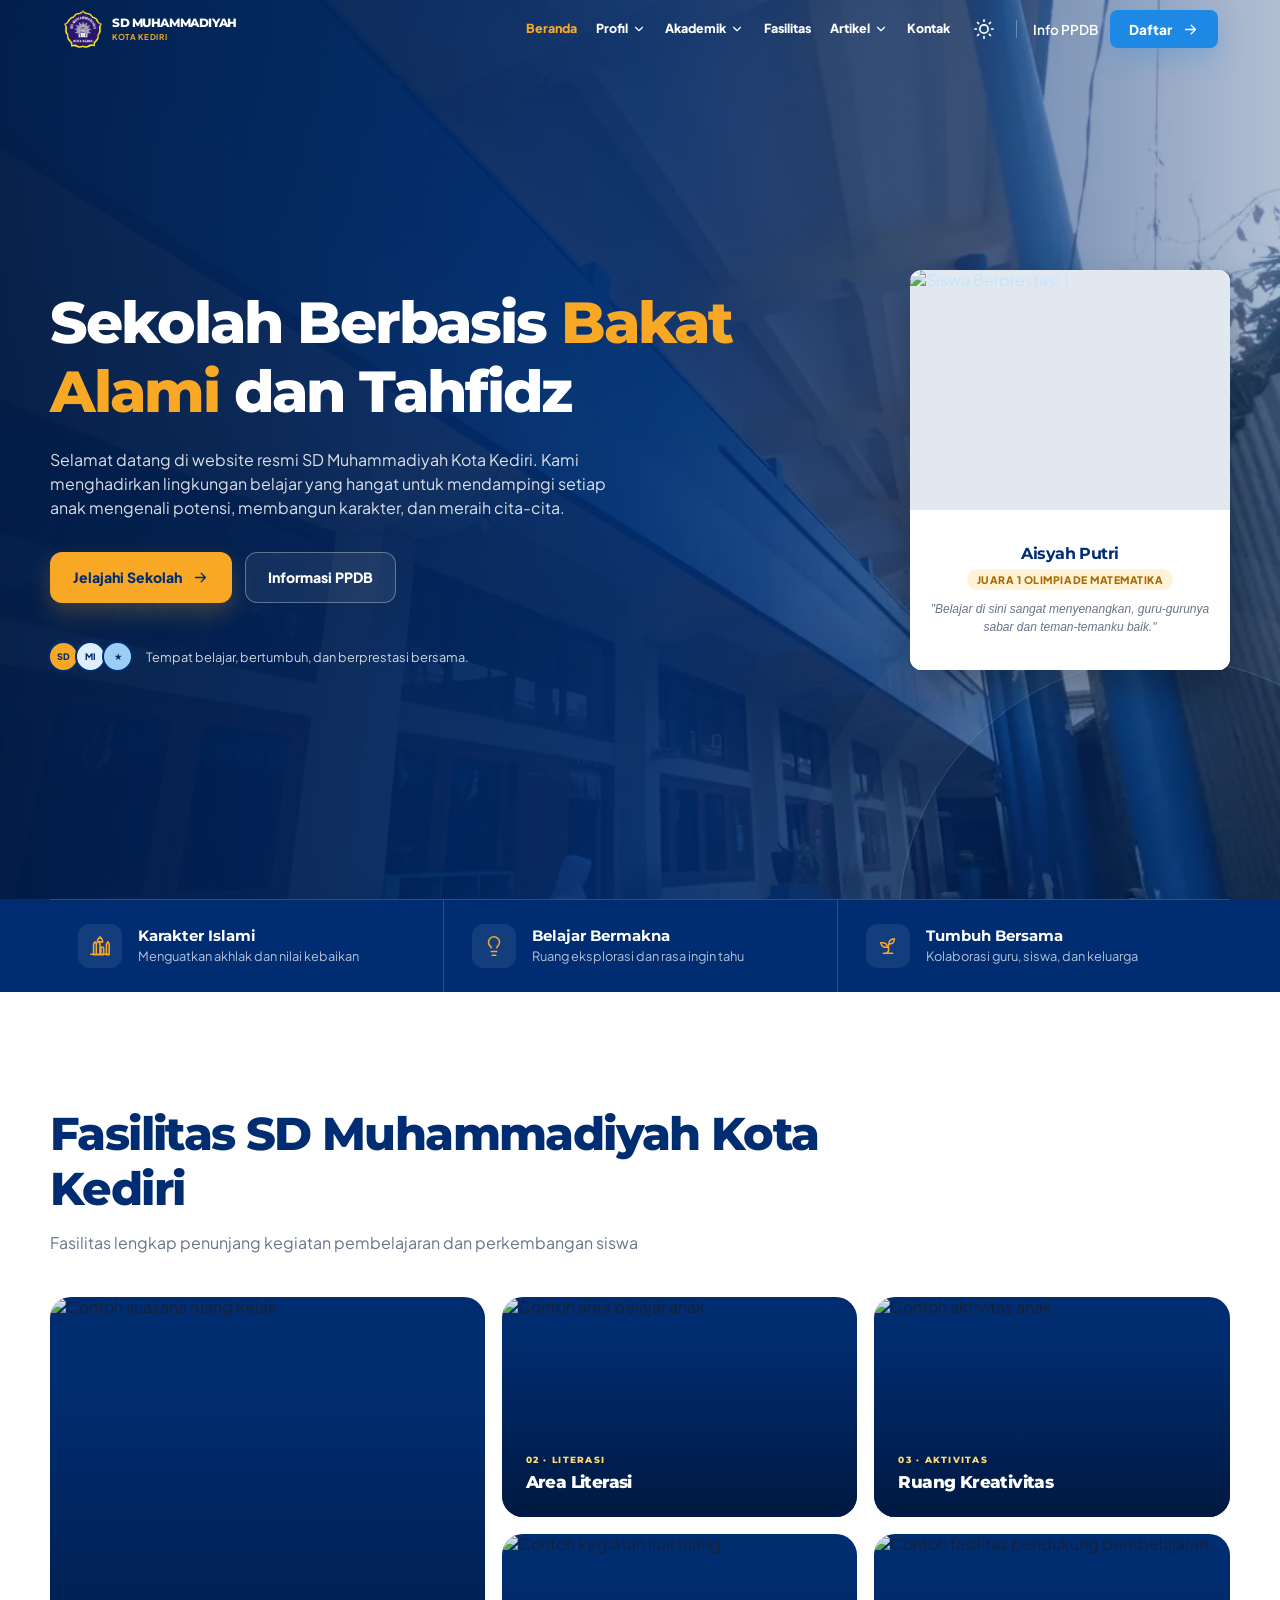
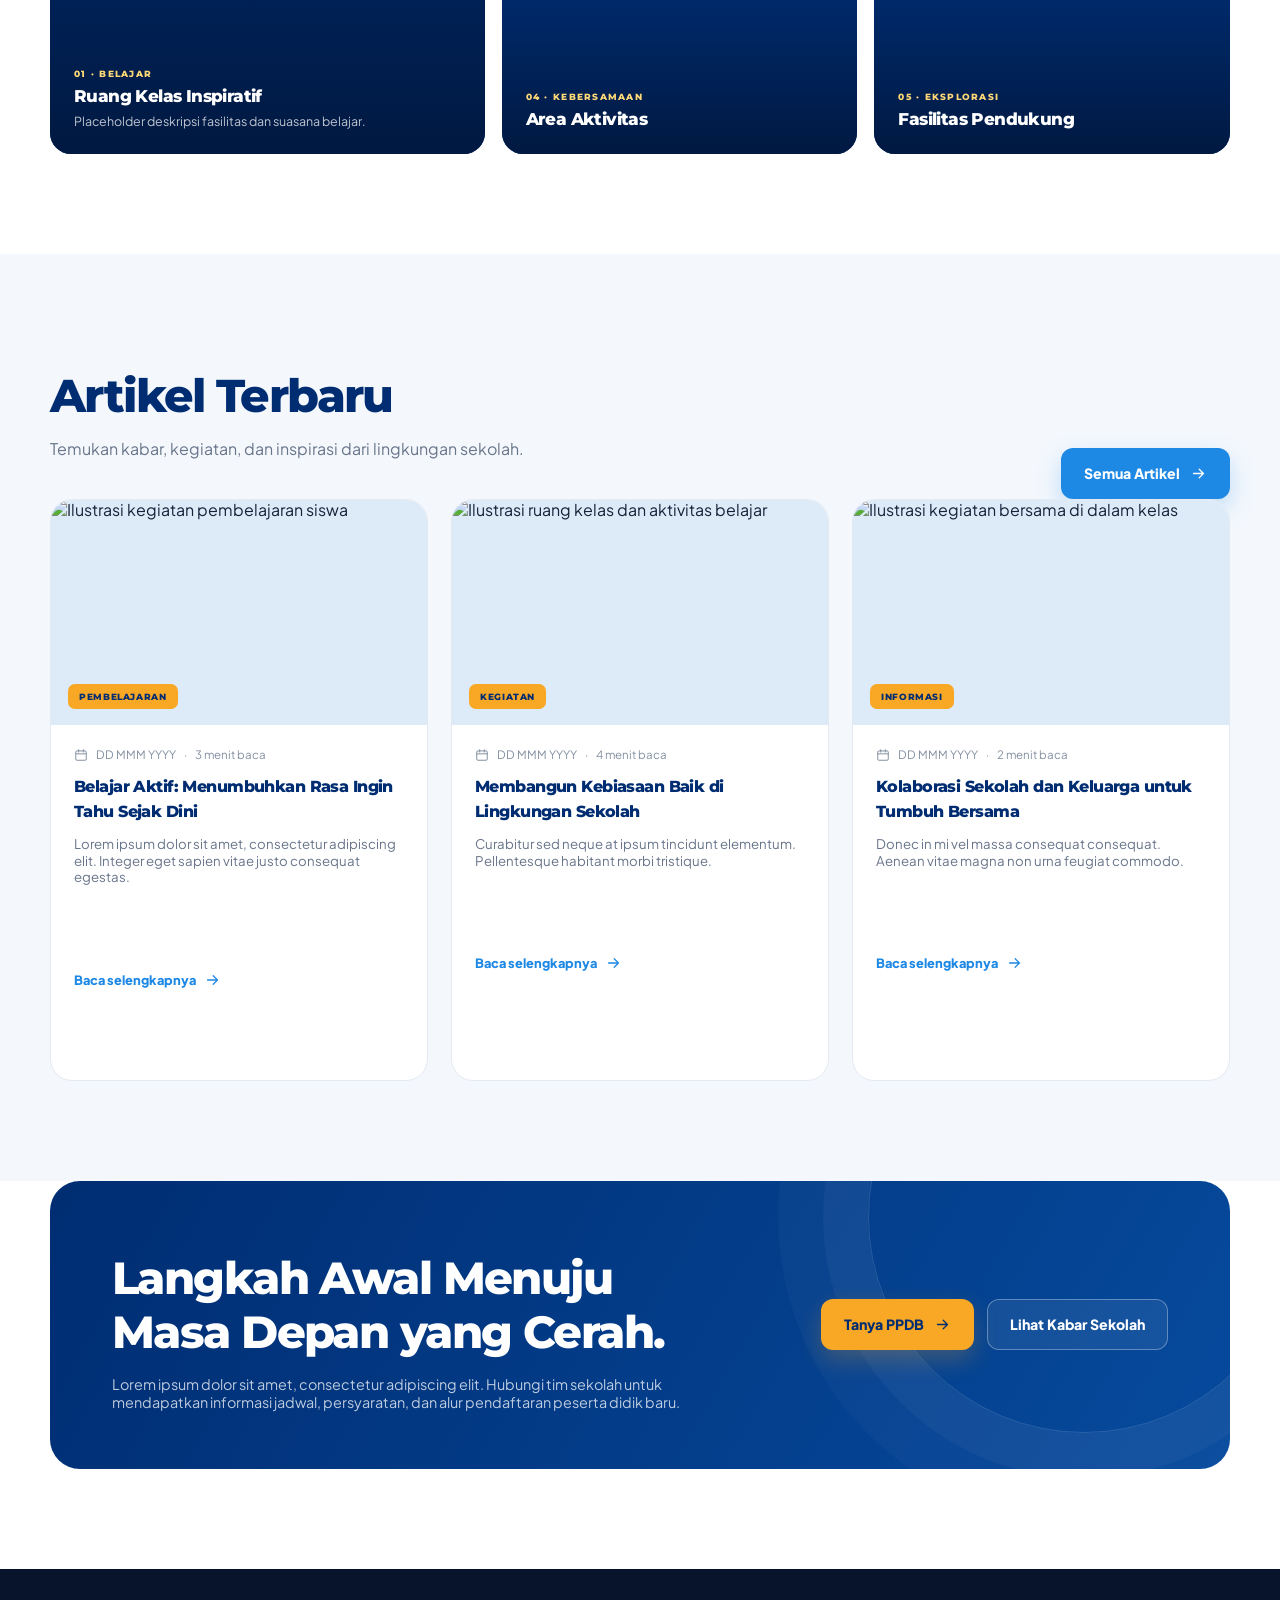
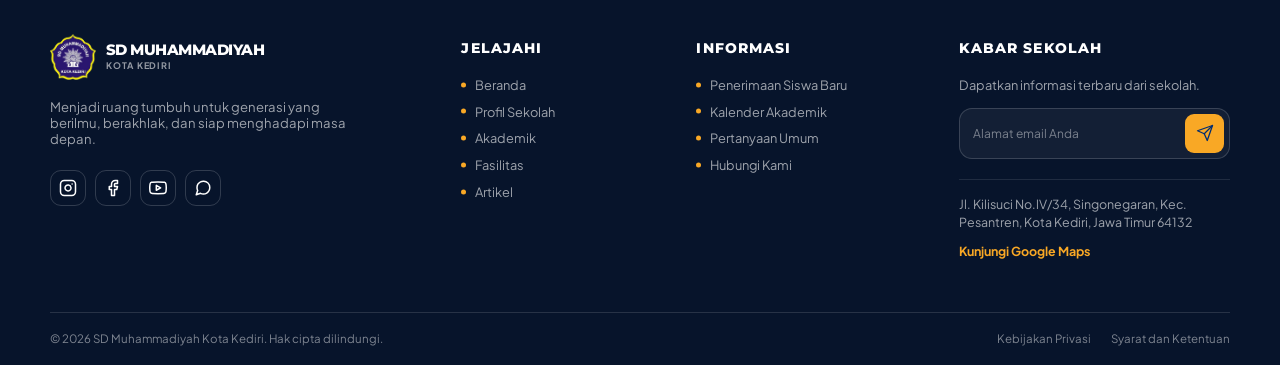
==== commit 1dbac7c7: "Perbaikan beranda" ====
--- a/index.html
+++ b/index.html
@@ -54,8 +54,8 @@
 
       <div class="container hero-grid">
         <div class="hero-content reveal">
-          <h1>Sekolah Berbasis <span class="accent">Bakat Alami</span> dan Tahfidz.</h1>
-          <p class="hero-copy">Lorem ipsum dolor sit amet, consectetur adipiscing elit. Kami menghadirkan lingkungan belajar yang hangat untuk mendampingi setiap anak mengenali potensi, membangun karakter, dan meraih cita-cita.</p>
+          <h1>Sekolah Berbasis <span class="accent">Bakat Alami</span> dan Tahfidz</h1>
+          <p class="hero-copy">Selamat datang di website resmi SD Muhammadiyah Kota Kediri. Kami menghadirkan lingkungan belajar yang hangat untuk mendampingi setiap anak mengenali potensi, membangun karakter, dan meraih cita-cita.</p>
           <div class="hero-actions">
             <a class="btn btn-gold" href="#profil">Jelajahi Sekolah <svg aria-hidden="true"><use href="#i-arrow" /></svg></a>
             <a class="btn btn-outline" href="ppdb.html">Informasi PPDB</a>
@@ -133,60 +133,11 @@
       </div>
     </div>
 
-    <section class="section" id="profil">
-      <div class="container about-grid">
-        <div class="about-visual reveal">
-          <img class="about-main-img" src="https://images.unsplash.com/photo-1427504494785-3a9ca7044f45?auto=format&fit=crop&w=1100&q=85" alt="Ruang kelas untuk proses belajar mengajar" loading="lazy" />
-          <img class="about-small-img" src="https://images.unsplash.com/photo-1509062522246-3755977927d7?auto=format&fit=crop&w=650&q=80" alt="Aktivitas siswa di kelas" loading="lazy" />
-        </div>
-        <div class="about-copy reveal reveal-delay-1">
-          <h2>Pendidikan yang Menumbuhkan Potensi Setiap Anak.</h2>
-          <p>Lorem ipsum dolor sit amet, consectetur adipiscing elit. Integer eget sapien vitae justo consequat egestas. Kami percaya setiap anak memiliki keunikan dan potensi yang layak untuk tumbuh dalam suasana yang aman, inspiratif, dan penuh dukungan.</p>
-          <p>Curabitur sed neque at ipsum tincidunt elementum. Informasi pada bagian ini dapat disesuaikan dengan sejarah, visi, misi, dan nilai resmi sekolah.</p>
-          <div class="value-list">
-            <div class="value-item"><span class="check-icon"><svg aria-hidden="true"><use href="#i-check" /></svg></span><span><strong>Akhlak dan Karakter</strong><span>Menumbuhkan kebiasaan baik, tanggung jawab, dan kepedulian.</span></span></div>
-            <div class="value-item"><span class="check-icon"><svg aria-hidden="true"><use href="#i-check" /></svg></span><span><strong>Akademik dan Kreativitas</strong><span>Mendukung kemampuan berpikir, berkarya, dan berkolaborasi.</span></span></div>
-            <div class="value-item"><span class="check-icon"><svg aria-hidden="true"><use href="#i-check" /></svg></span><span><strong>Lingkungan yang Mendukung</strong><span>Membangun komunikasi positif antara sekolah dan keluarga.</span></span></div>
-          </div>
-          <a class="btn btn-primary" href="profil.html">Kenali Lebih Dekat <svg aria-hidden="true"><use href="#i-arrow" /></svg></a>
-        </div>
-      </div>
-    </section>
-
-    <section class="section section-soft" id="akademik">
-      <div class="container">
-        <div class="section-heading center reveal">
-          <h2>Ruang Belajar untuk Beragam Potensi.</h2>
-          <p>Lorem ipsum dolor sit amet, consectetur adipiscing elit. Pembelajaran dirancang untuk mendorong rasa ingin tahu sekaligus menanamkan kebiasaan positif.</p>
-        </div>
-        <div class="academic-grid">
-          <article class="program-card reveal">
-            <span class="program-icon"><svg aria-hidden="true"><use href="#i-book" /></svg></span>
-            <h3>Pembelajaran Aktif</h3>
-            <p>Lorem ipsum dolor sit amet, consectetur adipiscing elit. Siswa diajak memahami konsep melalui eksplorasi, diskusi, dan kegiatan bermakna.</p>
-            <a class="text-link" href="akademik.html">Pelajari program <svg aria-hidden="true"><use href="#i-arrow" /></svg></a>
-          </article>
-          <article class="program-card reveal reveal-delay-1">
-            <span class="program-icon"><svg aria-hidden="true"><use href="#i-mosque" /></svg></span>
-            <h3>Pendidikan Karakter</h3>
-            <p>Curabitur sed neque at ipsum tincidunt elementum. Penguatan karakter menjadi bagian dari proses belajar di kelas dan kehidupan sehari-hari.</p>
-            <a class="text-link" href="akademik.html">Pelajari program <svg aria-hidden="true"><use href="#i-arrow" /></svg></a>
-          </article>
-          <article class="program-card reveal reveal-delay-2">
-            <span class="program-icon"><svg aria-hidden="true"><use href="#i-palette" /></svg></span>
-            <h3>Bakat dan Kreativitas</h3>
-            <p>Donec in mi vel massa consequat consequat. Beragam kegiatan dapat menjadi tempat siswa mencoba hal baru dan mengasah minatnya.</p>
-            <a class="text-link" href="akademik.html">Pelajari program <svg aria-hidden="true"><use href="#i-arrow" /></svg></a>
-          </article>
-        </div>
-      </div>
-    </section>
-
     <section class="section" id="fasilitas">
       <div class="container">
         <div class="section-heading reveal">
-          <h2>Lingkungan Nyaman untuk Mengeksplorasi.</h2>
-          <p>Lorem ipsum dolor sit amet, consectetur adipiscing elit. Gunakan galeri ini untuk menampilkan fasilitas dan ruang aktivitas yang tersedia di sekolah.</p>
+          <h2>Fasilitas SD Muhammadiyah Kota Kediri</h2>
+          <p>Fasilitas lengkap penunjang kegiatan pembelajaran dan perkembangan siswa</p>
         </div>
         <div class="facility-grid">
           <article class="facility-card reveal">
@@ -208,6 +159,32 @@
           <article class="facility-card reveal reveal-delay-2">
             <img src="https://images.unsplash.com/photo-1560785496-3c9d27877182?auto=format&fit=crop&w=800&q=80" alt="Contoh fasilitas pendukung pembelajaran" loading="lazy" />
             <div class="facility-info"><span>05 · Eksplorasi</span><h3>Fasilitas Pendukung</h3></div>
+          </article>
+        </div>
+      </div>
+    </section>
+
+    <section class="section section-soft" id="artikel">
+      <div class="container">
+        <div class="articles-head">
+          <div class="section-heading reveal">
+            <h2>Artikel Terbaru</h2>
+            <p>Temukan kabar, kegiatan, dan inspirasi dari lingkungan sekolah.</p>
+          </div>
+          <a href="#kontak" class="btn btn-primary reveal">Semua Artikel <svg aria-hidden="true"><use href="#i-arrow" /></svg></a>
+        </div>
+        <div class="article-grid">
+          <article class="article-card reveal">
+            <div class="article-image-wrap"><img src="https://images.unsplash.com/photo-1503676260728-1c00da094a0b?auto=format&fit=crop&w=850&q=80" alt="Ilustrasi kegiatan pembelajaran siswa" loading="lazy" /><span class="article-category">Pembelajaran</span></div>
+            <div class="article-body"><div class="article-meta"><svg aria-hidden="true"><use href="#i-calendar" /></svg><span>DD MMM YYYY</span><span>·</span><span>3 menit baca</span></div><h3>Belajar Aktif: Menumbuhkan Rasa Ingin Tahu Sejak Dini</h3><p>Lorem ipsum dolor sit amet, consectetur adipiscing elit. Integer eget sapien vitae justo consequat egestas.</p><a class="text-link" href="#kontak">Baca selengkapnya <svg aria-hidden="true"><use href="#i-arrow" /></svg></a></div>
+          </article>
+          <article class="article-card reveal reveal-delay-1">
+            <div class="article-image-wrap"><img src="https://images.unsplash.com/photo-1509062522246-3755977927d7?auto=format&fit=crop&w=850&q=80" alt="Ilustrasi ruang kelas dan aktivitas belajar" loading="lazy" /><span class="article-category">Kegiatan</span></div>
+            <div class="article-body"><div class="article-meta"><svg aria-hidden="true"><use href="#i-calendar" /></svg><span>DD MMM YYYY</span><span>·</span><span>4 menit baca</span></div><h3>Membangun Kebiasaan Baik di Lingkungan Sekolah</h3><p>Curabitur sed neque at ipsum tincidunt elementum. Pellentesque habitant morbi tristique.</p><a class="text-link" href="#kontak">Baca selengkapnya <svg aria-hidden="true"><use href="#i-arrow" /></svg></a></div>
+          </article>
+          <article class="article-card reveal reveal-delay-2">
+            <div class="article-image-wrap"><img src="https://images.unsplash.com/photo-1427504494785-3a9ca7044f45?auto=format&fit=crop&w=850&q=80" alt="Ilustrasi kegiatan bersama di dalam kelas" loading="lazy" /><span class="article-category">Informasi</span></div>
+            <div class="article-body"><div class="article-meta"><svg aria-hidden="true"><use href="#i-calendar" /></svg><span>DD MMM YYYY</span><span>·</span><span>2 menit baca</span></div><h3>Kolaborasi Sekolah dan Keluarga untuk Tumbuh Bersama</h3><p>Donec in mi vel massa consequat consequat. Aenean vitae magna non urna feugiat commodo.</p><a class="text-link" href="#kontak">Baca selengkapnya <svg aria-hidden="true"><use href="#i-arrow" /></svg></a></div>
           </article>
         </div>
       </div>
@@ -227,32 +204,6 @@
         </div>
       </div>
     </section>
-
-    <section class="section section-soft" id="artikel">
-      <div class="container">
-        <div class="articles-head">
-          <div class="section-heading reveal">
-            <h2>Artikel Terbaru</h2>
-            <p>Temukan kabar, kegiatan, dan inspirasi dari lingkungan sekolah.</p>
-          </div>
-          <a href="#kontak" class="btn btn-primary reveal">Semua Artikel <svg aria-hidden="true"><use href="#i-arrow" /></svg></a>
-        </div>
-        <div class="article-grid">
-          <article class="article-card reveal">
-            <div class="article-image-wrap"><img src="https://images.unsplash.com/photo-1503676260728-1c00da094a0b?auto=format&fit=crop&w=850&q=80" alt="Ilustrasi kegiatan pembelajaran siswa" loading="lazy" /><span class="article-category">Pembelajaran</span></div>
-            <div class="article-body"><div class="article-meta"><svg aria-hidden="true"><use href="#i-calendar" /></svg><span>DD MMM YYYY</span><span>·</span><span>3 menit baca</span></div><h3>Belajar Aktif: Menumbuhkan Rasa Ingin Tahu Sejak Dini</h3><p>Lorem ipsum dolor sit amet, consectetur adipiscing elit. Integer eget sapien vitae justo consequat egestas.</p><a class="text-link" href="#kontak">Baca selengkapnya <svg aria-hidden="true"><use href="#i-arrow" /></svg></a></div>
-          </article>
-          <article class="article-card reveal reveal-delay-1">
-            <div class="article-image-wrap"><img src="https://images.unsplash.com/photo-1509062522246-3755977927d7?auto=format&fit=crop&w=850&q=80" alt="Ilustrasi ruang kelas dan aktivitas belajar" loading="lazy" /><span class="article-category">Kegiatan</span></div>
-            <div class="article-body"><div class="article-meta"><svg aria-hidden="true"><use href="#i-calendar" /></svg><span>DD MMM YYYY</span><span>·</span><span>4 menit baca</span></div><h3>Membangun Kebiasaan Baik di Lingkungan Sekolah</h3><p>Curabitur sed neque at ipsum tincidunt elementum. Pellentesque habitant morbi tristique.</p><a class="text-link" href="#kontak">Baca selengkapnya <svg aria-hidden="true"><use href="#i-arrow" /></svg></a></div>
-          </article>
-          <article class="article-card reveal reveal-delay-2">
-            <div class="article-image-wrap"><img src="https://images.unsplash.com/photo-1427504494785-3a9ca7044f45?auto=format&fit=crop&w=850&q=80" alt="Ilustrasi kegiatan bersama di dalam kelas" loading="lazy" /><span class="article-category">Informasi</span></div>
-            <div class="article-body"><div class="article-meta"><svg aria-hidden="true"><use href="#i-calendar" /></svg><span>DD MMM YYYY</span><span>·</span><span>2 menit baca</span></div><h3>Kolaborasi Sekolah dan Keluarga untuk Tumbuh Bersama</h3><p>Donec in mi vel massa consequat consequat. Aenean vitae magna non urna feugiat commodo.</p><a class="text-link" href="#kontak">Baca selengkapnya <svg aria-hidden="true"><use href="#i-arrow" /></svg></a></div>
-          </article>
-        </div>
-      </div>
-    </section>
   </main>
 
   <footer class="site-footer" id="site-footer"></footer>
--- a/css/style.css
+++ b/css/style.css
@@ -25,7 +25,7 @@
 h2 { font-size: clamp(2rem, 3.6vw, 3.1rem); font-weight: 800; }
 h3 { font-size: 1.16rem; font-weight: 800; }
 p { margin: 0; }
-.section-heading { max-width: 670px; margin-bottom: 44px; }
+.section-heading { max-width: 800px; margin-bottom: 44px; }
 .section-heading h2 { margin-top: 14px; }
 .section-heading p { color: var(--muted); max-width: 590px; margin-top: 16px; }
 .section-heading.center { margin-inline: auto; text-align: center; }
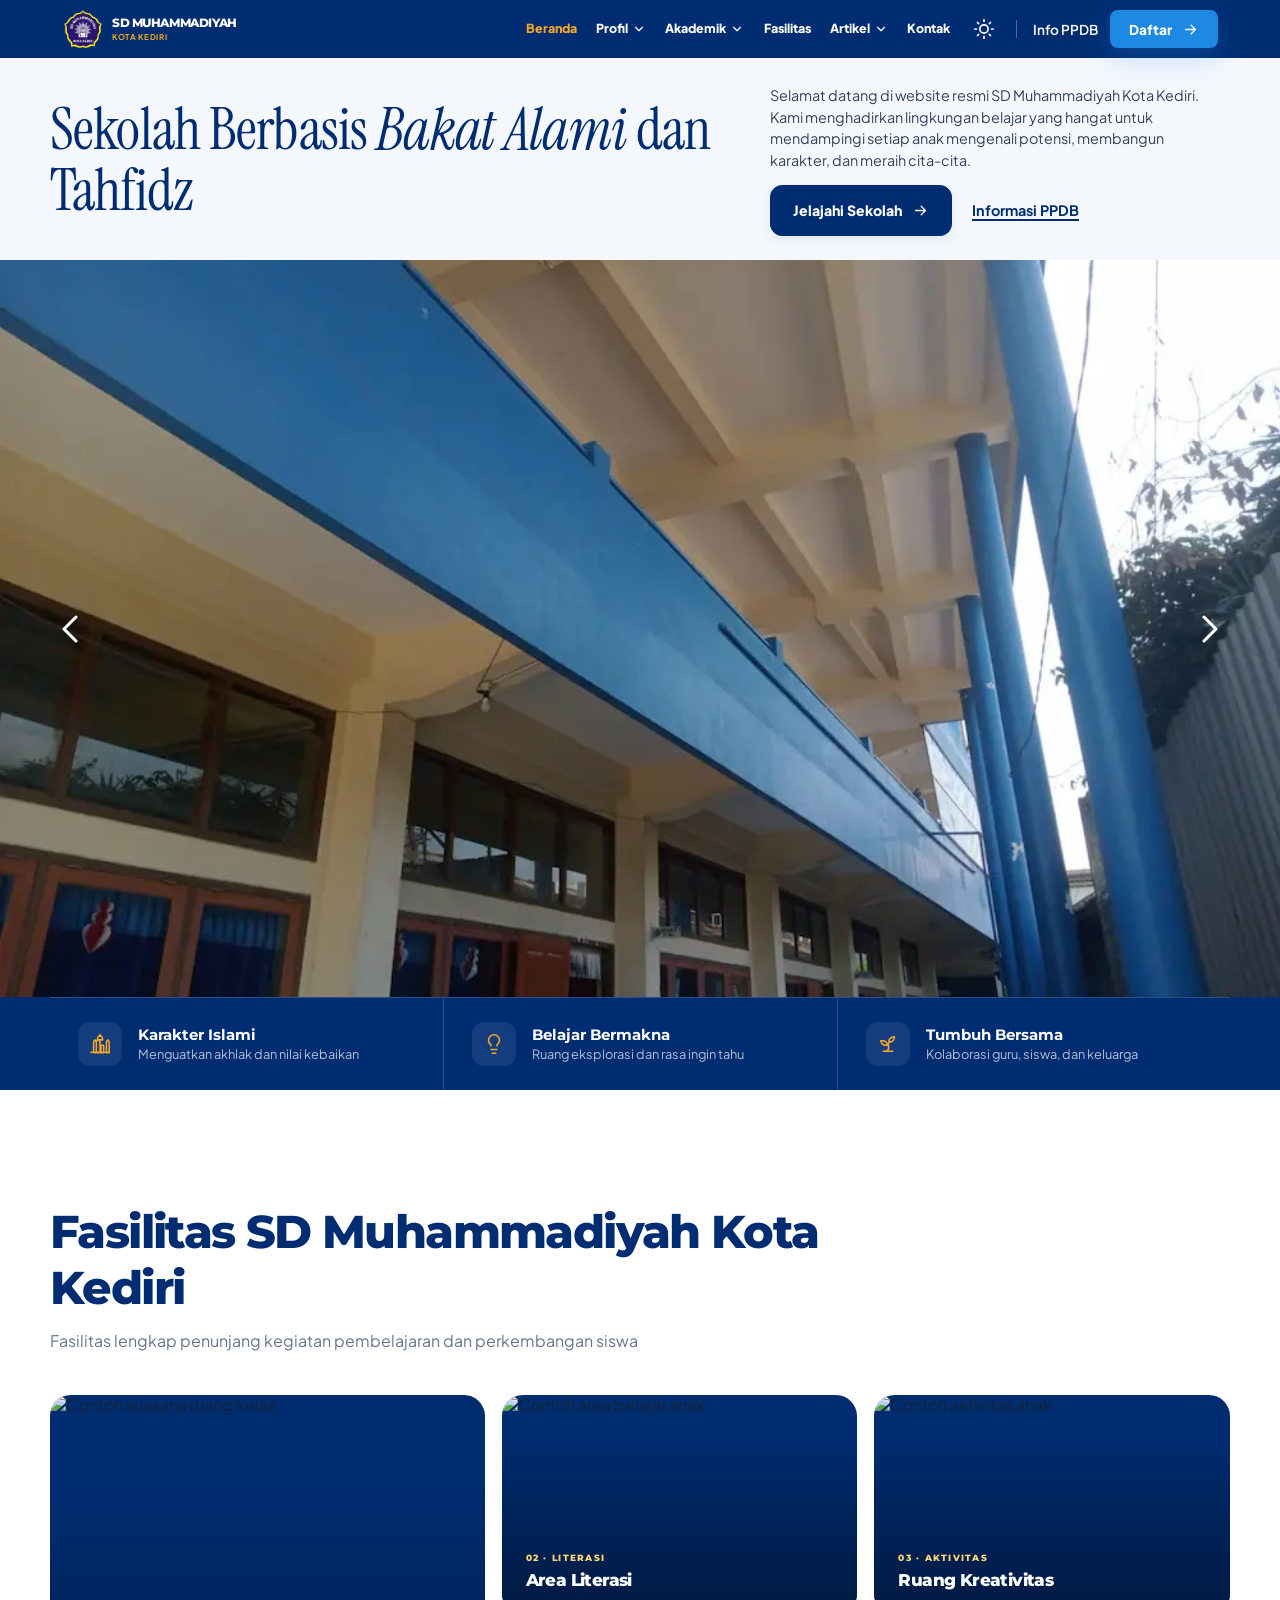
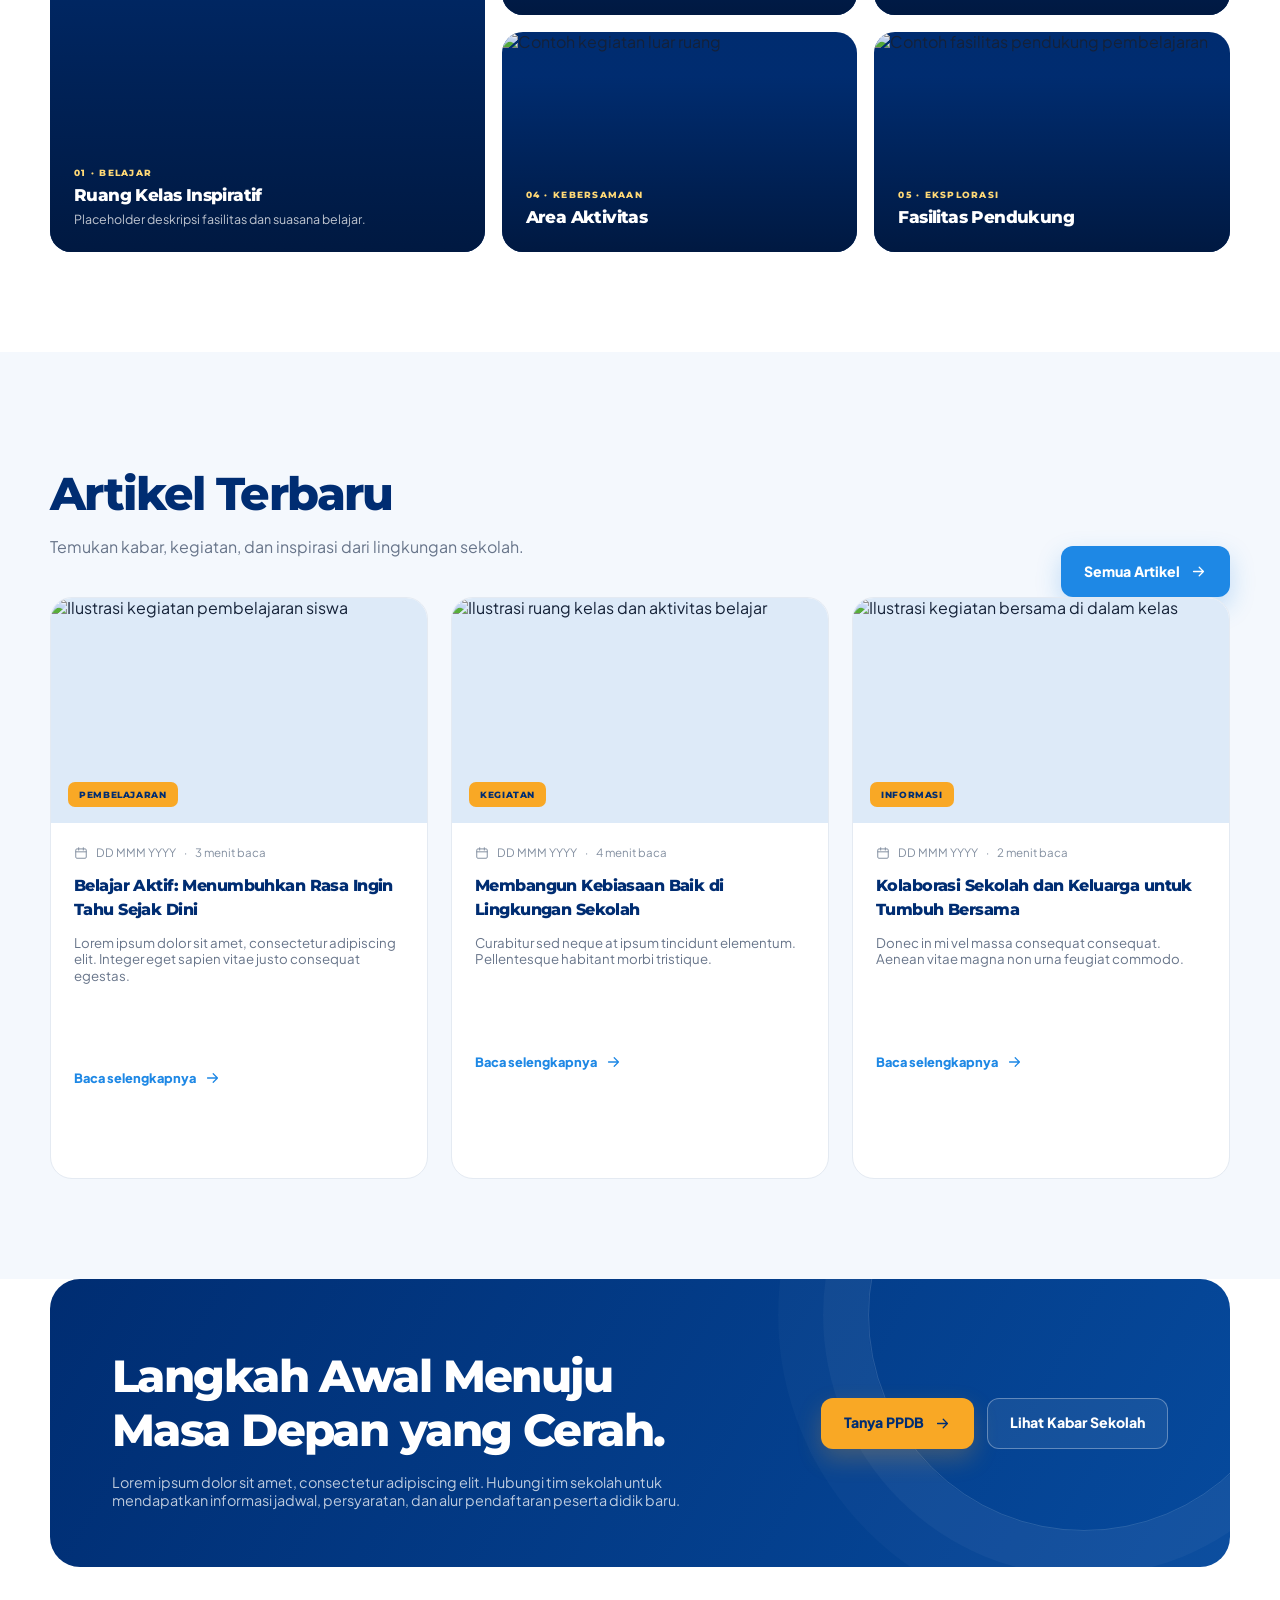
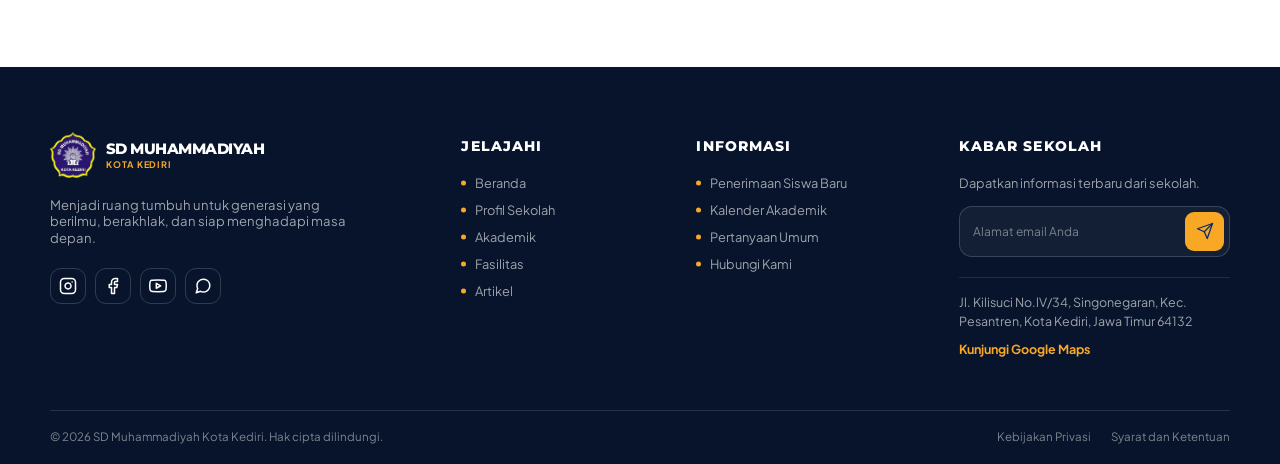
==== commit 7aa01db4: "modifikasi hero section" ====
--- a/index.html
+++ b/index.html
@@ -10,7 +10,7 @@
 
   <link rel="preconnect" href="https://fonts.googleapis.com" />
   <link rel="preconnect" href="https://fonts.gstatic.com" crossorigin />
-  <link href="https://fonts.googleapis.com/css2?family=Montserrat:wght@400;500;600;700;800&family=Plus+Jakarta+Sans:wght@400;500;600;700;800&display=swap" rel="stylesheet" />
+  <link href="https://fonts.googleapis.com/css2?family=Instrument+Serif:ital@0;1&family=Montserrat:wght@400;500;600;700;800&family=Plus+Jakarta+Sans:wght@400;500;600;700;800&display=swap" rel="stylesheet" />
 
   <!-- Link CSS Eksternal -->
   <link rel="stylesheet" href="css/style.css" />
@@ -43,76 +43,42 @@
   <header class="site-header" id="site-header"></header>
 
   <main>
-    <!-- HERO SECTION DIPERBAIKI -->
+    <!-- HERO SECTION (Editorial Light) -->
     <section class="hero" id="beranda">
-      <!-- Background Slider (3 Gambar) -->
-      <div class="hero-bg-slider">
-        <img src="assets/images/hero-slide-1.webp" alt="Suasana Sekolah 1" class="active" />
-        <img src="assets/images/hero-slide-2.webp" alt="Suasana Sekolah 2" />
-        <img src="assets/images/hero-slide-3.webp" alt="Suasana Sekolah 3" />
+      <div class="container">
+        <div class="hero-top">
+          <h1 class="hero-title reveal">Sekolah Berbasis <em>Bakat Alami</em> dan Tahfidz</h1>
+          <div class="hero-side reveal reveal-delay-1">
+            <p class="hero-copy">Selamat datang di website resmi SD Muhammadiyah Kota Kediri. Kami menghadirkan lingkungan belajar yang hangat untuk mendampingi setiap anak mengenali potensi, membangun karakter, dan meraih cita-cita.</p>
+            <div class="hero-actions">
+              <a class="btn btn-dark" href="#profil">Jelajahi Sekolah <svg aria-hidden="true"><use href="#i-arrow" /></svg></a>
+              <a class="link-underline" href="ppdb.html">Informasi PPDB</a>
+            </div>
+          </div>
+        </div>
       </div>
 
-      <div class="container hero-grid">
-        <div class="hero-content reveal">
-          <h1>Sekolah Berbasis <span class="accent">Bakat Alami</span> dan Tahfidz</h1>
-          <p class="hero-copy">Selamat datang di website resmi SD Muhammadiyah Kota Kediri. Kami menghadirkan lingkungan belajar yang hangat untuk mendampingi setiap anak mengenali potensi, membangun karakter, dan meraih cita-cita.</p>
-          <div class="hero-actions">
-            <a class="btn btn-gold" href="#profil">Jelajahi Sekolah <svg aria-hidden="true"><use href="#i-arrow" /></svg></a>
-            <a class="btn btn-outline" href="ppdb.html">Informasi PPDB</a>
-          </div>
-          <div class="hero-note">
-            <div class="note-avatars" aria-hidden="true"><span class="note-avatar">SD</span><span class="note-avatar">MI</span><span class="note-avatar">★</span></div>
-            <span>Tempat belajar, bertumbuh, dan berprestasi bersama.</span>
-          </div>
+      <!-- Slider Full Width -->
+      <div class="hero-gallery reveal reveal-delay-2" aria-label="Galeri suasana sekolah">
+        <div class="hero-gallery-track">
+          <figure class="hero-gallery-slide">
+            <img src="assets/images/hero-slide-1.webp" alt="Suasana Sekolah 1" />
+          </figure>
+          <figure class="hero-gallery-slide">
+            <img src="assets/images/hero-slide-2.webp" alt="Suasana Sekolah 2" />
+          </figure>
+          <figure class="hero-gallery-slide">
+            <img src="assets/images/hero-slide-3.webp" alt="Suasana Sekolah 3" />
+          </figure>
         </div>
         
-                <!-- Slider Siswa Berprestasi -->
-        <div class="hero-student-wrap reveal reveal-delay-2" aria-label="Siswa Berprestasi">
-          <div class="student-slider">
-            
-            <!-- Track Pembungkus Swipe -->
-            <div class="student-track">
-              
-              <!-- Slide 1 -->
-              <div class="student-slide">
-                <div class="student-image-wrap">
-                  <img src="https://images.unsplash.com/photo-1517672651691-24622a91b550?auto=format&fit=crop&w=600&q=80" alt="Siswa Berprestasi 1" />
-                </div>
-                <div class="student-info-card">
-                  <h4>Aisyah Putri</h4>
-                  <span class="student-achievement">Juara 1 Olimpiade Matematika</span>
-                  <p>"Belajar di sini sangat menyenangkan, guru-gurunya sabar dan teman-temanku baik."</p>
-                </div>
-              </div>
-
-              <!-- Slide 2 -->
-              <div class="student-slide">
-                <div class="student-image-wrap">
-                  <img src="https://images.unsplash.com/photo-1509062522246-3755977927d7?auto=format&fit=crop&w=600&q=80" alt="Siswa Berprestasi 2" />
-                </div>
-                <div class="student-info-card">
-                  <h4>Budi Santoso</h4>
-                  <span class="student-achievement">Juara 2 Lomba Tahfidz</span>
-                  <p>"Saya senang bisa menghafal Al-Qur'an bersama teman-teman dan dibimbing ustadz."</p>
-                </div>
-              </div>
-
-              <!-- Slide 3 -->
-              <div class="student-slide">
-                <div class="student-image-wrap">
-                  <img src="https://images.unsplash.com/photo-1427504494785-3a9ca7044f45?auto=format&fit=crop&w=600&q=80" alt="Siswa Berprestasi 3" />
-                </div>
-                <div class="student-info-card">
-                  <h4>Citra Lestari</h4>
-                  <span class="student-achievement">Juara 1 Pidato Bahasa Inggris</span>
-                  <p>"Sekolah ini mengajarkan saya untuk berani dan percaya diri tampil di depan banyak orang."</p>
-                </div>
-              </div>
-
-            </div> <!-- Tutup student-track -->
-          </div>
-        </div>
-
+        <!-- Panah Klasik -->
+        <button class="hero-gallery-arrow prev" id="heroPrev" type="button" aria-label="Foto sebelumnya">
+          <svg aria-hidden="true" viewBox="0 0 24 24" fill="none" stroke="currentColor" stroke-width="1.5" stroke-linecap="round" stroke-linejoin="round"><path d="m15 18-6-6 6-6"/></svg>
+        </button>
+        <button class="hero-gallery-arrow next" id="heroNext" type="button" aria-label="Foto berikutnya">
+          <svg aria-hidden="true" viewBox="0 0 24 24" fill="none" stroke="currentColor" stroke-width="1.5" stroke-linecap="round" stroke-linejoin="round"><path d="m9 18 6-6-6-6"/></svg>
+        </button>
       </div>
     </section>
 
--- a/css/style.css
+++ b/css/style.css
@@ -902,4 +902,208 @@
   .menu-toggle { width: 40px; height: 40px; }
   .hero-actions .btn { width: 100%; }
   .facility-grid { grid-template-rows: 220px 170px 170px; }
+}
+
+/* =========================================================
+   REVISI HERO V5 — Bagian Atas Lebih Ringkas, Foto Lebih Dominan
+   ========================================================= */
+
+/* 1. Navbar Warna Utama Brand (Sapphire) */
+.page-home .site-header {
+  background: var(--sapphire);
+  box-shadow: none;
+}
+.page-home .site-header.scrolled {
+  background: rgba(0, 45, 114, 0.95) !important;
+  backdrop-filter: blur(16px);
+  -webkit-backdrop-filter: blur(16px);
+  box-shadow: 0 4px 20px rgba(0, 0, 0, 0.15);
+}
+.page-home .brand-name { color: var(--white); }
+.page-home .brand-sub { color: var(--gold); }
+.page-home .nav-links > a,
+.page-home .nav-item-dropdown > .nav-link { color: var(--white); }
+.page-home .nav-links > a:hover,
+.page-home .nav-item-dropdown > .nav-link:hover,
+.page-home .nav-links > a.active,
+.page-home .nav-item-dropdown > .nav-link.active { color: var(--gold); }
+.page-home .theme-toggle { color: var(--white); }
+.page-home .theme-toggle:hover { background: rgba(255,255,255,0.1); }
+.page-home .nav-login { color: var(--white); }
+.page-home .nav-login:hover { color: var(--gold); }
+.page-home .nav-divider { background: rgba(255,255,255,0.3); }
+.page-home .menu-toggle { color: var(--white); background: rgba(255,255,255,0.1); }
+
+/* 2. Layout Hero (Lebih Ringkas) */
+.hero {
+  display: flex;
+  flex-direction: column;
+  min-height: 100vh;
+  height: auto;
+  padding: 85px 0 0 0; /* Padding atas dikurangi drastis agar dekat navbar */
+  background: var(--surface);
+  color: var(--ink);
+  overflow: hidden;
+}
+.hero::before,
+.hero::after { display: none; }
+
+/* Teks Atas */
+.hero-top {
+  display: grid;
+  grid-template-columns: minmax(0, 1.5fr) minmax(260px, 1fr);
+  align-items: center;
+  gap: 30px;
+  padding-bottom: 24px; /* Jarak teks ke gambar dikurangi */
+}
+
+.hero .hero-title {
+  margin: 0;
+  font-family: "Instrument Serif", Georgia, "Times New Roman", serif;
+  font-weight: 400;
+  font-size: clamp(2.3rem, 4.5vw, 3.8rem); /* Ukuran judul sedikit dikecilkan */
+  line-height: 1.05;
+  letter-spacing: -0.015em;
+  color: var(--sapphire);
+}
+.hero .hero-title em {
+  font-style: italic;
+  color: var(--sapphire);
+}
+
+.hero-side {
+  display: flex;
+  flex-direction: column;
+  gap: 14px; /* Jarak antar elemen di kanan dirapatkan */
+  align-items: flex-start;
+}
+.hero-side .hero-copy {
+  max-width: 440px;
+  color: var(--ink-soft);
+  font-size: 0.9rem; /* Teks paragraf sedikit dikecilkan */
+  line-height: 1.5;
+  margin: 0;
+}
+.hero-side .hero-actions {
+  margin-top: 0;
+  display: flex;
+  align-items: center;
+  flex-wrap: wrap;
+  gap: 20px;
+}
+
+/* Shadow Tombol Lembut */
+.btn-dark {
+  color: var(--white);
+  background: var(--sapphire);
+  border: 1px solid var(--sapphire);
+  box-shadow: 0 4px 12px rgba(0, 45, 114, 0.08);
+  transition: transform 0.25s ease, box-shadow 0.25s ease, background 0.25s ease;
+}
+.btn-dark:hover { 
+  background: var(--navy-deep); 
+  border-color: var(--navy-deep);
+  box-shadow: 0 6px 16px rgba(0, 45, 114, 0.15); 
+}
+
+/* CTA Link Klasik */
+.link-underline {
+  display: inline-flex;
+  align-items: center;
+  color: var(--sapphire);
+  font-size: 0.9rem;
+  font-weight: 700;
+  text-decoration: none;
+  position: relative;
+  padding-bottom: 2px;
+  transition: color 0.2s ease;
+}
+.link-underline::after {
+  content: "";
+  position: absolute;
+  left: 0;
+  bottom: 0;
+  width: 100%;
+  height: 1.5px;
+  background: currentColor;
+  transition: width 0.3s ease;
+}
+.link-underline:hover { color: var(--blue); }
+.link-underline:hover::after { width: 0; }
+
+/* 3. Gambar Slider Lebih Tinggi (Mengisi Sisa Layar) */
+.hero-gallery {
+  position: relative;
+  width: 100%;
+  height: 82vh; /* Ditinggikan agar foto sangat dominan saat discroll */
+  min-height: 500px;
+  overflow: hidden;
+  background: var(--sapphire-mist);
+}
+.hero-gallery-track {
+  display: flex;
+  width: 100%;
+  height: 100%;
+  transition: transform 0.9s cubic-bezier(0.22, 1, 0.36, 1);
+}
+.hero-gallery-slide {
+  position: relative;
+  flex: 0 0 100%;
+  min-width: 100%;
+  height: 100%;
+  margin: 0;
+}
+.hero-gallery-slide img {
+  width: 100%;
+  height: 100%;
+  object-fit: cover;
+  object-position: center;
+}
+
+/* Panah Mewah Tanpa Background */
+.hero-gallery-arrow {
+  position: absolute;
+  top: 50%;
+  transform: translateY(-50%);
+  z-index: 2;
+  display: grid;
+  place-items: center;
+  width: 60px;
+  height: 60px;
+  background: transparent;
+  border: none;
+  color: var(--white);
+  cursor: pointer;
+  transition: transform 0.3s ease, color 0.3s ease;
+  filter: drop-shadow(0 4px 12px rgba(0,0,0,0.6));
+}
+.hero-gallery-arrow:hover {
+  color: var(--gold);
+  transform: translateY(-50%) scale(1.15);
+}
+.hero-gallery-arrow.prev { left: 40px; }
+.hero-gallery-arrow.next { right: 40px; }
+.hero-gallery-arrow svg { width: 48px; height: 48px; }
+
+/* --- Responsif --- */
+@media (max-width: 940px) {
+  .hero { padding-top: 80px; }
+  .hero-top {
+    grid-template-columns: 1fr;
+    gap: 15px;
+    padding-bottom: 20px;
+  }
+  .hero-gallery { height: 75vh; min-height: 400px; }
+  .hero-gallery-arrow { width: 50px; height: 50px; }
+  .hero-gallery-arrow svg { width: 38px; height: 38px; }
+  .hero-gallery-arrow.prev { left: 20px; }
+  .hero-gallery-arrow.next { right: 20px; }
+}
+@media (max-width: 700px) {
+  .hero { padding-top: 75px; }
+  .hero .hero-title { font-size: clamp(2rem, 8vw, 2.6rem); }
+  .hero-gallery { height: 65vh; min-height: 350px; }
+  .hero-gallery-arrow { width: 40px; height: 40px; }
+  .hero-gallery-arrow svg { width: 30px; height: 30px; }
+  .hero-side .hero-actions { width: 100%; gap: 16px; }
 }
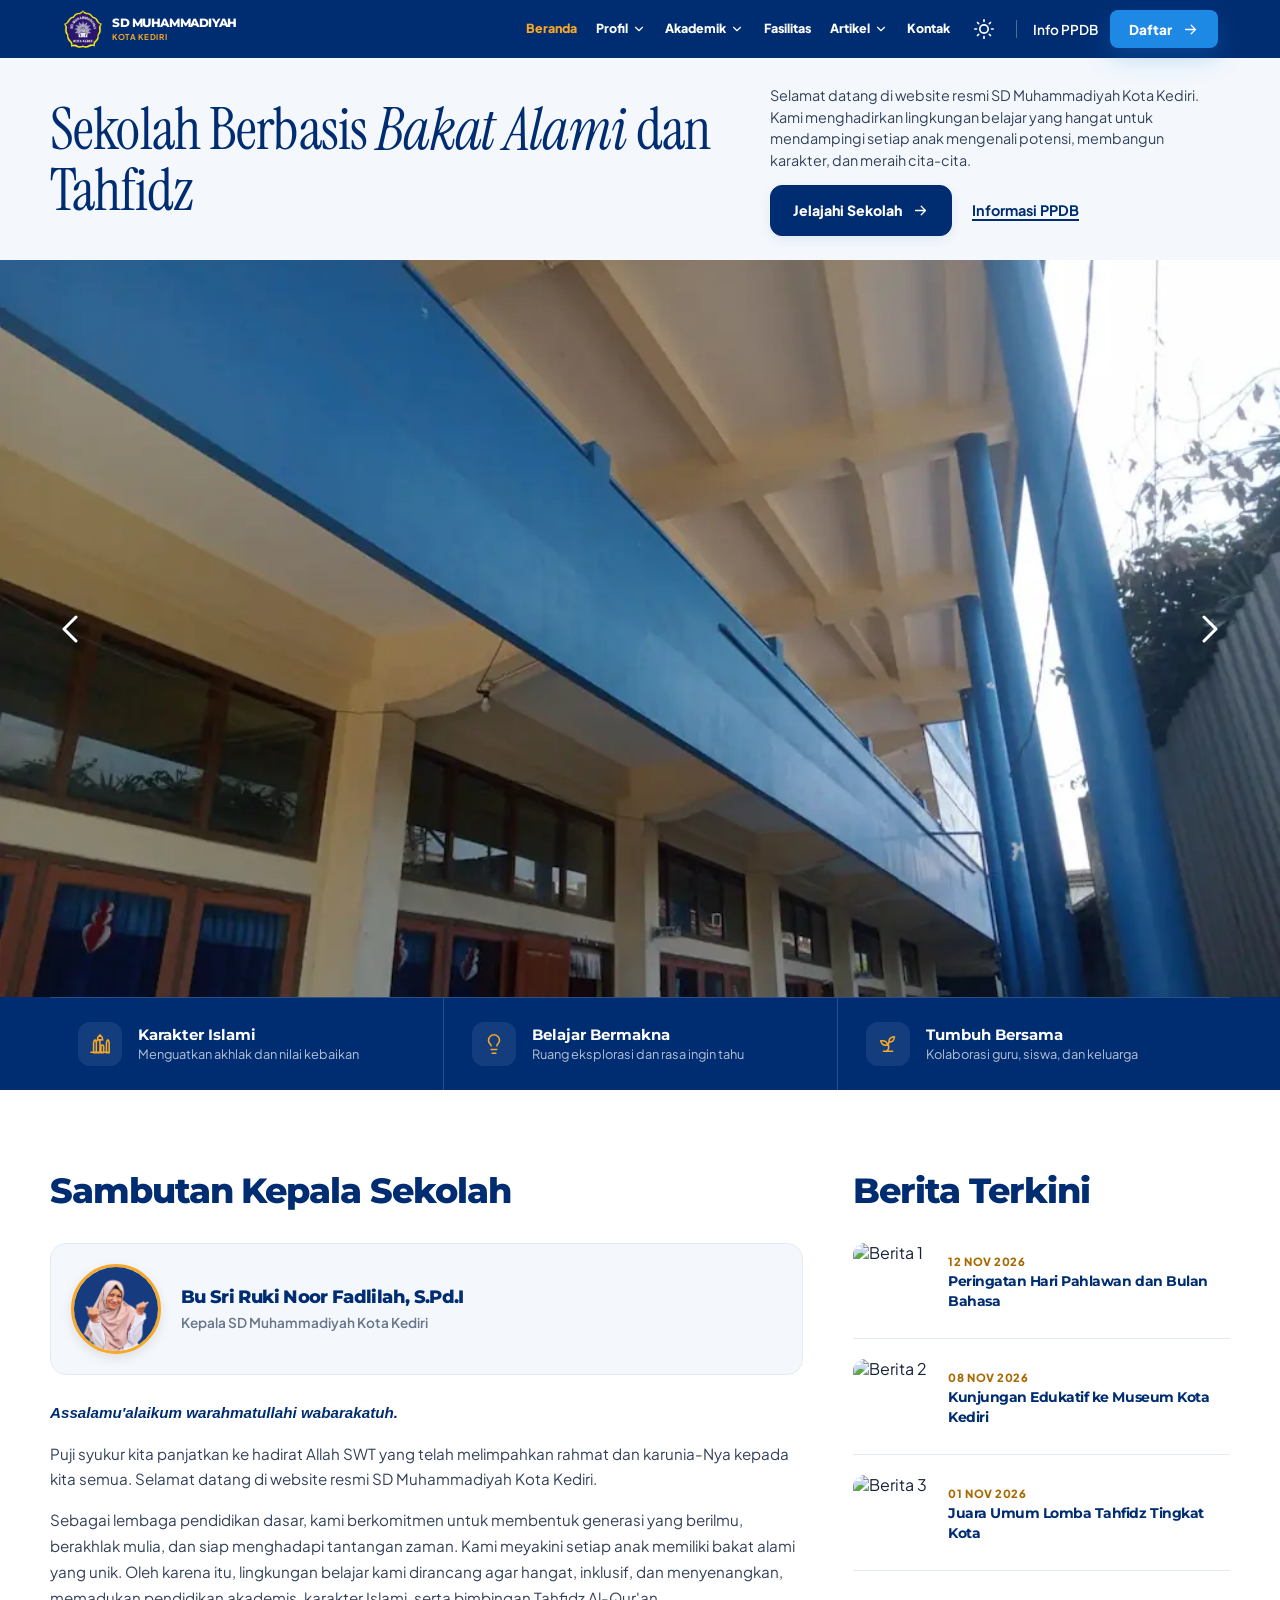
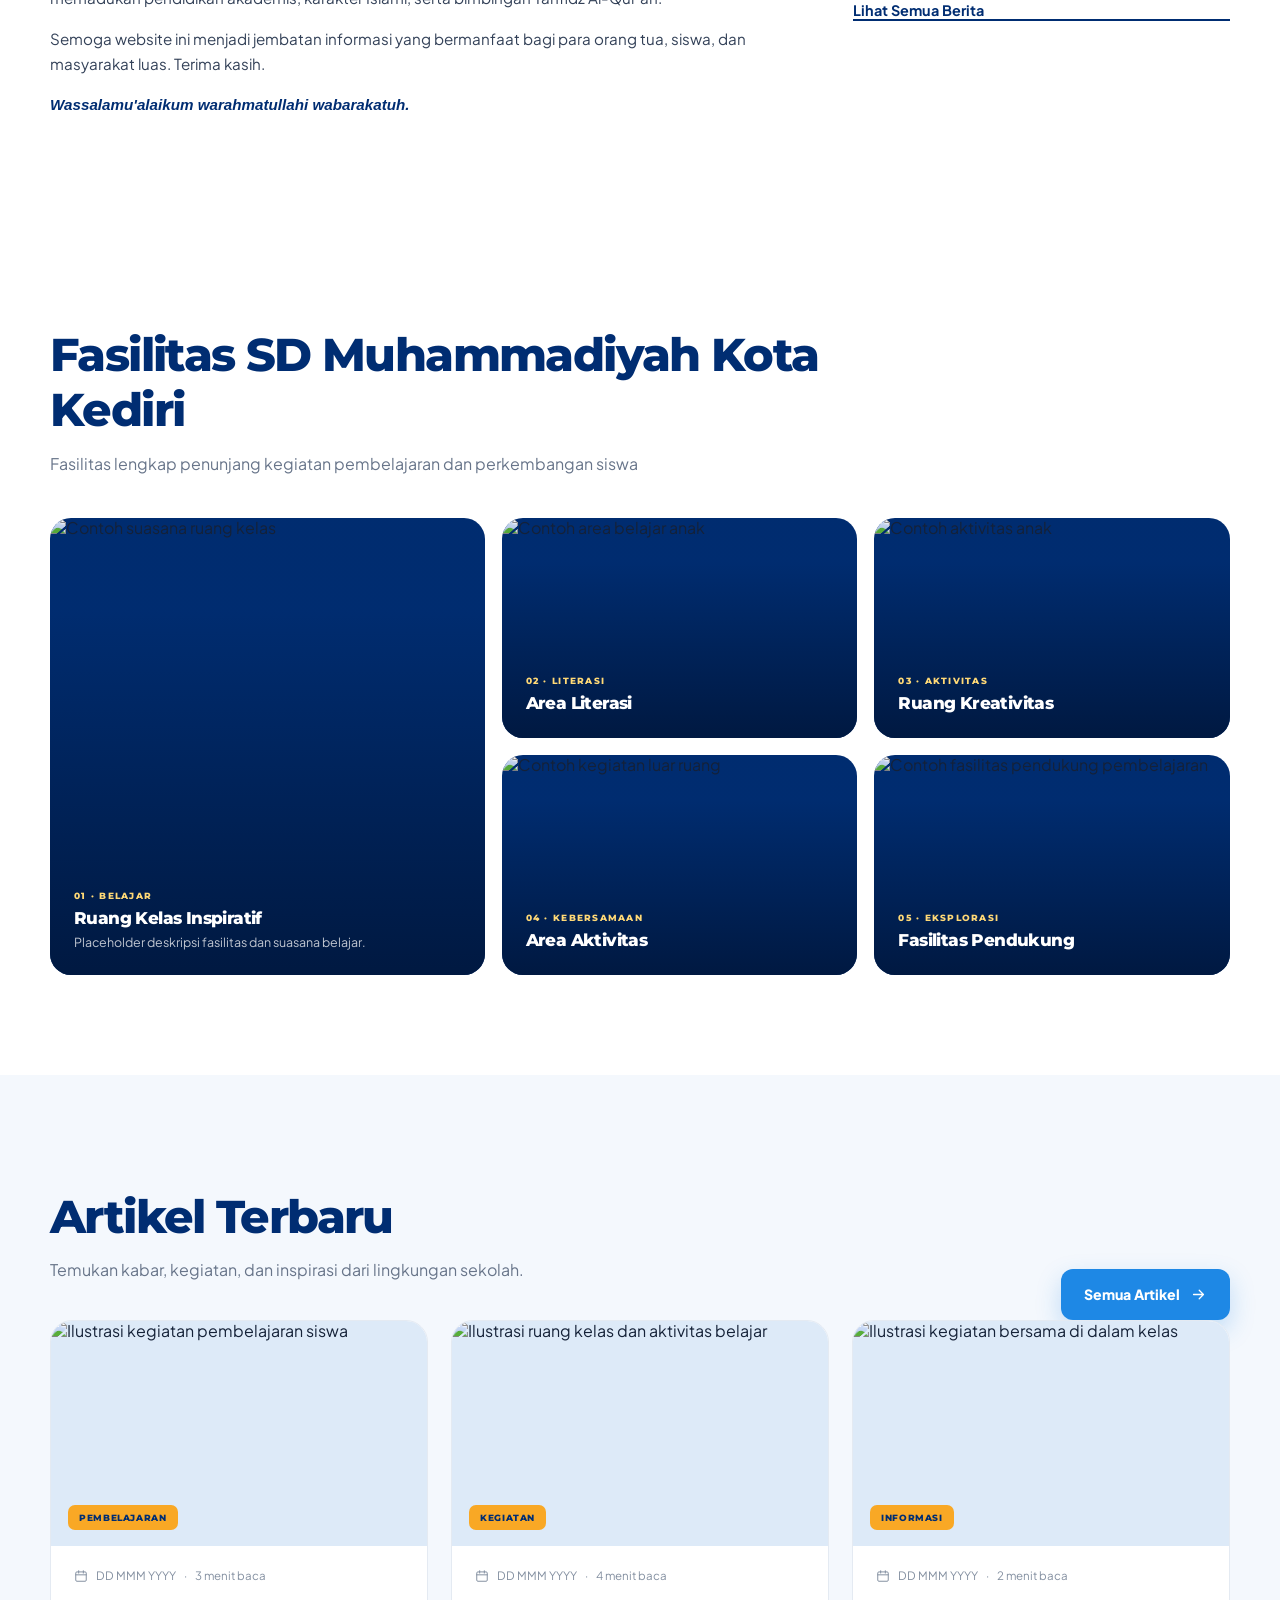
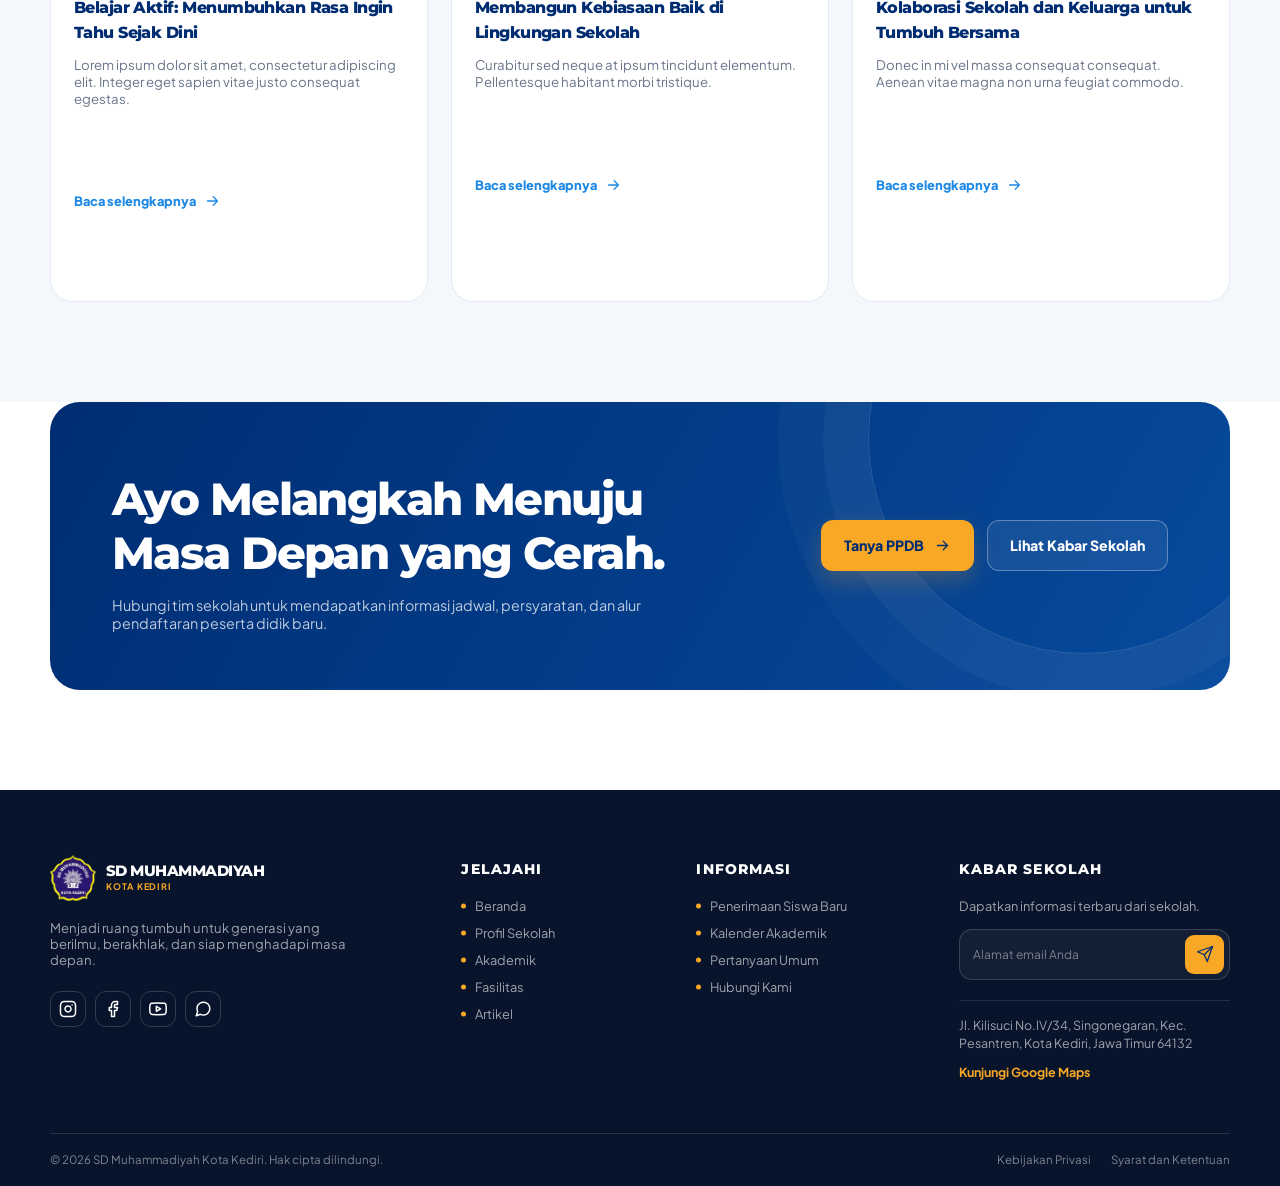
==== commit 1ebf7357: "Perbaikan Copywriting" ====
--- a/index.html
+++ b/index.html
@@ -99,6 +99,79 @@
       </div>
     </div>
 
+        <!-- NEW SECTION: Sambutan Kepala Sekolah & Berita Terkini -->
+    <section class="section" id="sambutan-berita">
+      <div class="container sambutan-grid">
+        
+        <!-- KOLOM KIRI (2/3 Bagian) -->
+        <div class="sambutan-kiri reveal">
+          <h2 class="section-title">Sambutan Kepala Sekolah</h2>
+          
+          <div class="kepsek-profile">
+            <div class="kepsek-foto-wrap">
+              <!-- Ganti URL di bawah ini dengan foto kepala sekolah asli nanti -->
+              <img src="assets/images/Kepala-Sekolah.webp" alt="Foto Kepala Sekolah" />
+            </div>
+            <div class="kepsek-info">
+              <h3>Bu Sri Ruki Noor Fadlilah, S.Pd.I</h3> <!-- Ganti dengan nama asli -->
+              <span>Kepala SD Muhammadiyah Kota Kediri</span>
+            </div>
+          </div>
+
+          <div class="kepsek-teks">
+            <p class="salam">Assalamu'alaikum warahmatullahi wabarakatuh.</p>
+            <p>Puji syukur kita panjatkan ke hadirat Allah SWT yang telah melimpahkan rahmat dan karunia-Nya kepada kita semua. Selamat datang di website resmi SD Muhammadiyah Kota Kediri.</p>
+            <p>Sebagai lembaga pendidikan dasar, kami berkomitmen untuk membentuk generasi yang berilmu, berakhlak mulia, dan siap menghadapi tantangan zaman. Kami meyakini setiap anak memiliki bakat alami yang unik. Oleh karena itu, lingkungan belajar kami dirancang agar hangat, inklusif, dan menyenangkan, memadukan pendidikan akademis, karakter Islami, serta bimbingan Tahfidz Al-Qur'an.</p>
+            <p>Semoga website ini menjadi jembatan informasi yang bermanfaat bagi para orang tua, siswa, dan masyarakat luas. Terima kasih.</p>
+            <p class="wasalam">Wassalamu'alaikum warahmatullahi wabarakatuh.</p>
+          </div>
+        </div>
+
+        <!-- KOLOM KANAN (1/3 Bagian) -->
+        <div class="berita-kanan reveal reveal-delay-1">
+          <h2 class="section-title">Berita Terkini</h2>
+          
+          <div class="berita-list" id="blogger-news-list">
+            <!-- Item Berita 1 (Nantinya akan diisi otomatis oleh API Blogger) -->
+            <a href="#" class="berita-item">
+              <div class="berita-img">
+                <img src="https://images.unsplash.com/photo-1577896851231-70ef18881754?auto=format&fit=crop&w=200&q=80" alt="Berita 1" />
+              </div>
+              <div class="berita-content">
+                <span class="berita-date">12 Nov 2026</span>
+                <h4>Peringatan Hari Pahlawan dan Bulan Bahasa</h4>
+              </div>
+            </a>
+
+            <!-- Item Berita 2 -->
+            <a href="#" class="berita-item">
+              <div class="berita-img">
+                <img src="https://images.unsplash.com/photo-1509062522246-3755977927d7?auto=format&fit=crop&w=200&q=80" alt="Berita 2" />
+              </div>
+              <div class="berita-content">
+                <span class="berita-date">08 Nov 2026</span>
+                <h4>Kunjungan Edukatif ke Museum Kota Kediri</h4>
+              </div>
+            </a>
+
+            <!-- Item Berita 3 -->
+            <a href="#" class="berita-item">
+              <div class="berita-img">
+                <img src="https://images.unsplash.com/photo-1427504494785-3a9ca7044f45?auto=format&fit=crop&w=200&q=80" alt="Berita 3" />
+              </div>
+              <div class="berita-content">
+                <span class="berita-date">01 Nov 2026</span>
+                <h4>Juara Umum Lomba Tahfidz Tingkat Kota</h4>
+              </div>
+            </a>
+            
+            <a href="artikel.html" class="link-underline" style="margin-top: 10px;">Lihat Semua Berita</a>
+          </div>
+        </div>
+
+      </div>
+    </section>
+
     <section class="section" id="fasilitas">
       <div class="container">
         <div class="section-heading reveal">
@@ -160,8 +233,8 @@
       <div class="container">
         <div class="life-banner reveal">
           <div>
-            <h2>Langkah Awal Menuju Masa Depan yang Cerah.</h2>
-            <p>Lorem ipsum dolor sit amet, consectetur adipiscing elit. Hubungi tim sekolah untuk mendapatkan informasi jadwal, persyaratan, dan alur pendaftaran peserta didik baru.</p>
+            <h2>Ayo Melangkah Menuju Masa Depan yang Cerah.</h2>
+            <p>Hubungi tim sekolah untuk mendapatkan informasi jadwal, persyaratan, dan alur pendaftaran peserta didik baru.</p>
           </div>
           <div class="life-banner-actions">
             <a class="btn btn-gold" href="ppdb.html">Tanya PPDB <svg aria-hidden="true"><use href="#i-arrow" /></svg></a>
--- a/css/style.css
+++ b/css/style.css
@@ -1106,4 +1106,153 @@
   .hero-gallery-arrow { width: 40px; height: 40px; }
   .hero-gallery-arrow svg { width: 30px; height: 30px; }
   .hero-side .hero-actions { width: 100%; gap: 16px; }
+}
+
+/* =========================================================
+   REVISI TAHAP 1: Sambutan, Berita, & Hide Navbar
+   ========================================================= */
+
+/* 1. Sembunyikan Navbar saat di area Slider/Strip */
+.site-header {
+  /* Tambahkan transisi transform dan opacity agar animasi hide-nya mulus */
+  transition: background 0.3s ease, backdrop-filter 0.3s ease, box-shadow 0.3s ease, transform 0.4s ease, opacity 0.4s ease !important;
+}
+.site-header.navbar-hidden {
+  transform: translateY(-100%); /* Geser navbar ke atas keluar layar */
+  opacity: 0;
+  pointer-events: none; /* Agar tidak bisa diklik saat sembunyi */
+}
+
+/* 2. Layout Grid Sambutan & Berita */
+#sambutan-berita {
+  padding: 80px 0;
+  background: var(--white);
+}
+.sambutan-grid {
+  display: grid;
+  grid-template-columns: 2fr 1fr; /* Kiri 2/3, Kanan 1/3 */
+  gap: 50px;
+  align-items: start;
+}
+.section-title {
+  font-size: clamp(1.8rem, 3vw, 2.2rem);
+  color: var(--sapphire);
+  margin-bottom: 30px;
+  font-family: Montserrat, sans-serif;
+  font-weight: 800;
+  letter-spacing: -0.03em;
+}
+
+/* 3. Styling Kolom Kiri (Kepala Sekolah) */
+.kepsek-profile {
+  display: flex;
+  align-items: center;
+  gap: 20px;
+  margin-bottom: 25px;
+  background: var(--surface);
+  padding: 20px;
+  border-radius: 16px;
+  border: 1px solid var(--line);
+}
+.kepsek-foto-wrap {
+  width: 90px;
+  height: 90px;
+  border-radius: 50%;
+  overflow: hidden;
+  flex-shrink: 0;
+  border: 3px solid var(--gold);
+  box-shadow: 0 4px 12px rgba(0,0,0,0.1);
+}
+.kepsek-foto-wrap img {
+  width: 100%;
+  height: 100%;
+  object-fit: cover;
+}
+.kepsek-info h3 {
+  font-size: 1.15rem;
+  color: var(--sapphire);
+  margin-bottom: 4px;
+}
+.kepsek-info span {
+  font-size: 0.85rem;
+  color: var(--muted);
+  font-weight: 600;
+}
+.kepsek-teks {
+  font-size: 0.95rem;
+  line-height: 1.7;
+  color: var(--ink-soft);
+}
+.kepsek-teks p {
+  margin-bottom: 15px;
+}
+.kepsek-teks .salam, 
+.kepsek-teks .wasalam {
+  font-weight: 700;
+  color: var(--sapphire);
+  font-style: italic;
+}
+
+/* 4. Styling Kolom Kanan (Berita) */
+.berita-list {
+  display: flex;
+  flex-direction: column;
+  gap: 20px;
+}
+.berita-item {
+  display: flex;
+  gap: 15px;
+  align-items: center;
+  padding-bottom: 15px;
+  border-bottom: 1px solid var(--line);
+  transition: transform 0.2s ease;
+}
+.berita-item:hover {
+  transform: translateX(5px); /* Efek geser saat dihover */
+}
+.berita-img {
+  width: 80px;
+  height: 80px;
+  border-radius: 12px;
+  overflow: hidden;
+  flex-shrink: 0;
+}
+.berita-img img {
+  width: 100%;
+  height: 100%;
+  object-fit: cover;
+}
+.berita-date {
+  font-size: 0.7rem;
+  color: var(--gold-dark);
+  font-weight: 800;
+  text-transform: uppercase;
+  letter-spacing: 0.05em;
+  display: block;
+  margin-bottom: 4px;
+}
+.berita-content h4 {
+  font-size: 0.88rem;
+  color: var(--sapphire);
+  line-height: 1.4;
+  font-weight: 700;
+  margin: 0;
+  transition: color 0.2s ease;
+}
+.berita-item:hover .berita-content h4 {
+  color: var(--blue);
+}
+
+/* 5. Responsif untuk HP & Tablet */
+@media (max-width: 940px) {
+  .sambutan-grid {
+    grid-template-columns: 1fr; /* Jadi 1 kolom di HP/Tablet */
+    gap: 40px;
+  }
+}
+@media (max-width: 700px) {
+  .kepsek-profile {
+    flex-direction: column;
+    text-align: center;
+  }
 }
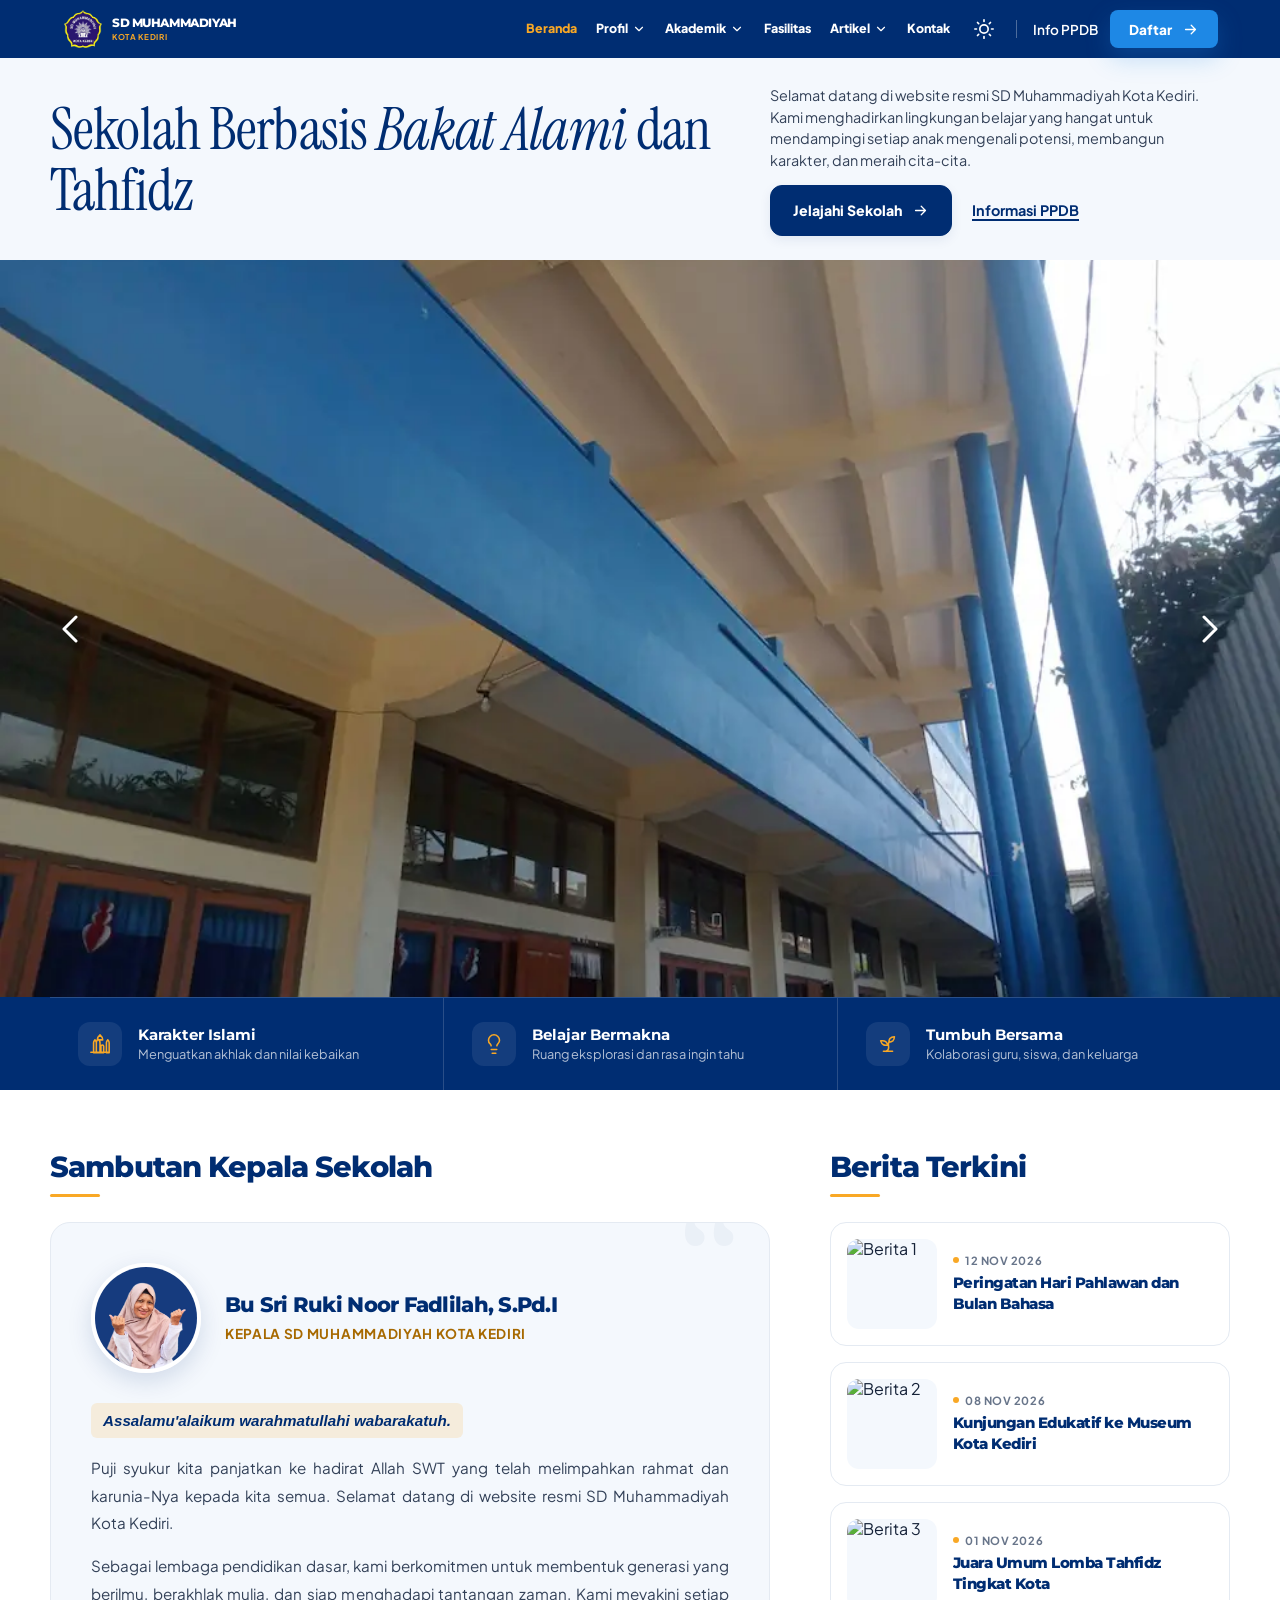
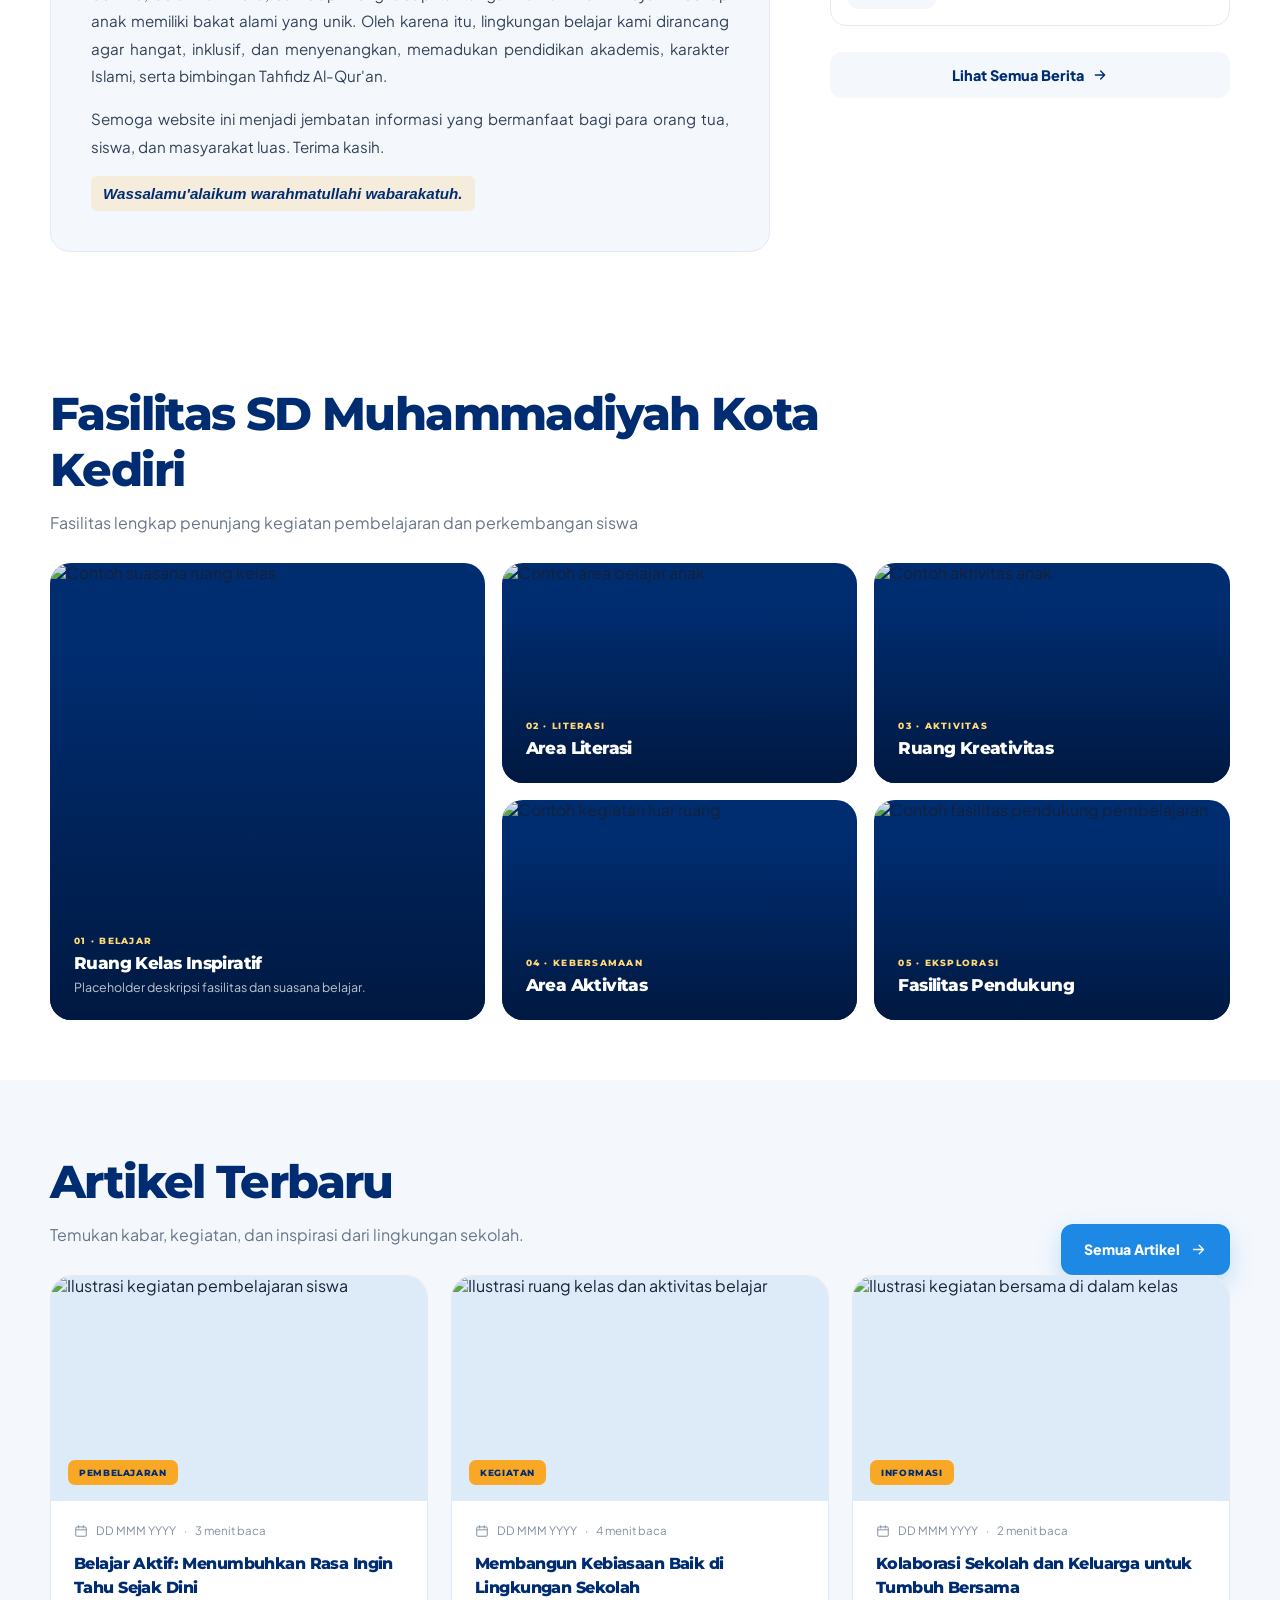
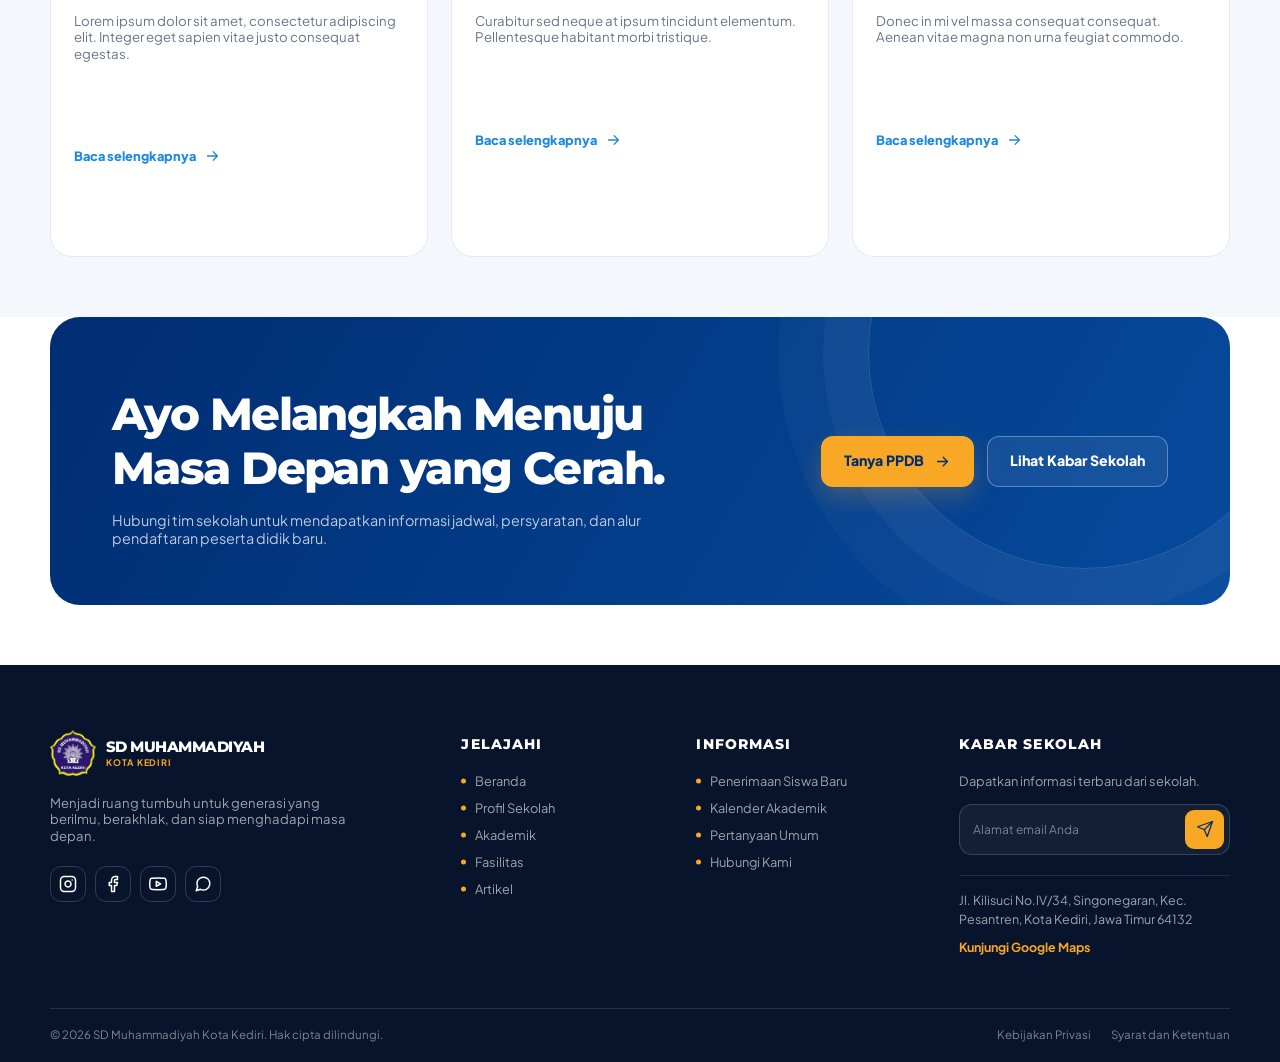
==== commit bbf7062e: "Perbaikan bug beranda" ====
--- a/index.html
+++ b/index.html
@@ -99,40 +99,41 @@
       </div>
     </div>
 
-        <!-- NEW SECTION: Sambutan Kepala Sekolah & Berita Terkini -->
+    <!-- NEW SECTION: Sambutan Kepala Sekolah & Berita Terkini -->
     <section class="section" id="sambutan-berita">
       <div class="container sambutan-grid">
         
-        <!-- KOLOM KIRI (2/3 Bagian) -->
+        <!-- KOLOM KIRI (Sambutan) -->
         <div class="sambutan-kiri reveal">
           <h2 class="section-title">Sambutan Kepala Sekolah</h2>
           
-          <div class="kepsek-profile">
-            <div class="kepsek-foto-wrap">
-              <!-- Ganti URL di bawah ini dengan foto kepala sekolah asli nanti -->
-              <img src="assets/images/Kepala-Sekolah.webp" alt="Foto Kepala Sekolah" />
+          <div class="kepsek-wrapper">
+            <div class="kepsek-profile">
+              <div class="kepsek-foto-wrap">
+                <img src="assets/images/Kepala-Sekolah.webp" alt="Foto Kepala Sekolah" />
+              </div>
+              <div class="kepsek-info">
+                <h3>Bu Sri Ruki Noor Fadlilah, S.Pd.I</h3>
+                <span>Kepala SD Muhammadiyah Kota Kediri</span>
+              </div>
             </div>
-            <div class="kepsek-info">
-              <h3>Bu Sri Ruki Noor Fadlilah, S.Pd.I</h3> <!-- Ganti dengan nama asli -->
-              <span>Kepala SD Muhammadiyah Kota Kediri</span>
+
+            <div class="kepsek-teks">
+              <p class="salam">Assalamu'alaikum warahmatullahi wabarakatuh.</p>
+              <p>Puji syukur kita panjatkan ke hadirat Allah SWT yang telah melimpahkan rahmat dan karunia-Nya kepada kita semua. Selamat datang di website resmi SD Muhammadiyah Kota Kediri.</p>
+              <p>Sebagai lembaga pendidikan dasar, kami berkomitmen untuk membentuk generasi yang berilmu, berakhlak mulia, dan siap menghadapi tantangan zaman. Kami meyakini setiap anak memiliki bakat alami yang unik. Oleh karena itu, lingkungan belajar kami dirancang agar hangat, inklusif, dan menyenangkan, memadukan pendidikan akademis, karakter Islami, serta bimbingan Tahfidz Al-Qur'an.</p>
+              <p>Semoga website ini menjadi jembatan informasi yang bermanfaat bagi para orang tua, siswa, dan masyarakat luas. Terima kasih.</p>
+              <p class="wasalam">Wassalamu'alaikum warahmatullahi wabarakatuh.</p>
             </div>
           </div>
-
-          <div class="kepsek-teks">
-            <p class="salam">Assalamu'alaikum warahmatullahi wabarakatuh.</p>
-            <p>Puji syukur kita panjatkan ke hadirat Allah SWT yang telah melimpahkan rahmat dan karunia-Nya kepada kita semua. Selamat datang di website resmi SD Muhammadiyah Kota Kediri.</p>
-            <p>Sebagai lembaga pendidikan dasar, kami berkomitmen untuk membentuk generasi yang berilmu, berakhlak mulia, dan siap menghadapi tantangan zaman. Kami meyakini setiap anak memiliki bakat alami yang unik. Oleh karena itu, lingkungan belajar kami dirancang agar hangat, inklusif, dan menyenangkan, memadukan pendidikan akademis, karakter Islami, serta bimbingan Tahfidz Al-Qur'an.</p>
-            <p>Semoga website ini menjadi jembatan informasi yang bermanfaat bagi para orang tua, siswa, dan masyarakat luas. Terima kasih.</p>
-            <p class="wasalam">Wassalamu'alaikum warahmatullahi wabarakatuh.</p>
-          </div>
-        </div>
-
-        <!-- KOLOM KANAN (1/3 Bagian) -->
+        </div>
+
+        <!-- KOLOM KANAN (Berita) -->
         <div class="berita-kanan reveal reveal-delay-1">
           <h2 class="section-title">Berita Terkini</h2>
           
           <div class="berita-list" id="blogger-news-list">
-            <!-- Item Berita 1 (Nantinya akan diisi otomatis oleh API Blogger) -->
+            <!-- Item Berita 1 -->
             <a href="#" class="berita-item">
               <div class="berita-img">
                 <img src="https://images.unsplash.com/photo-1577896851231-70ef18881754?auto=format&fit=crop&w=200&q=80" alt="Berita 1" />
@@ -165,7 +166,10 @@
               </div>
             </a>
             
-            <a href="artikel.html" class="link-underline" style="margin-top: 10px;">Lihat Semua Berita</a>
+            <!-- Tombol Lihat Semua -->
+            <a href="artikel.html" class="btn-lihat-berita">
+              Lihat Semua Berita <svg aria-hidden="true" width="16" height="16" viewBox="0 0 24 24" fill="none" stroke="currentColor" stroke-width="2" stroke-linecap="round" stroke-linejoin="round"><path d="M5 12h14m-6-6 6 6-6 6"/></svg>
+            </a>
           </div>
         </div>
 
--- a/css/style.css
+++ b/css/style.css
@@ -209,155 +209,6 @@
 /* Jarak Aman untuk halaman selain Home agar tidak tertutup Navbar */
 body:not(.page-home) main {
   padding-top: 90px;
-}
-
-/* Hero */
-.hero {
-  position: relative; 
-  overflow: hidden; 
-  min-height: 100vh; /* Memenuhi 1 layar penuh */
-  display: flex; 
-  align-items: center; /* Konten di tengah secara vertikal */
-  padding: 120px 0 80px; /* Spacing atas disesuaikan navbar */
-  color: var(--white); 
-  background: var(--sapphire);
-  isolation: isolate;
-}
-
-/* Background Slider */
-.hero-bg-slider {
-  position: absolute;
-  top: 0; left: 0; width: 100%; height: 100%;
-  z-index: -2; /* Di belakang overlay */
-}
-.hero-bg-slider img {
-  position: absolute;
-  top: 0; left: 0; width: 100%; height: 100%;
-  object-fit: cover;
-  opacity: 0;
-  transition: opacity 1s ease-in-out;
-}
-.hero-bg-slider img.active {
-  opacity: 1;
-}
-
-/* Overlay Gelap agar Teks Terbaca */
-.hero::before {
-  content: ""; position: absolute; z-index: -1; inset: 0;
-  background: linear-gradient(90deg, rgba(0, 28, 73, .95) 0%, rgba(0, 45, 114, .85) 50%, rgba(0, 45, 114, .30) 100%);
-}
-
-/* Ornamen Lingkaran */
-.hero::after { 
-  content: ""; position: absolute; z-index: 0; pointer-events: none; width: 530px; height: 530px; right: -150px; bottom: -290px; 
-  border: 1px solid rgba(255,255,255,.18); border-radius: 50%; box-shadow: 0 0 0 55px rgba(255,255,255,.025), 0 0 0 110px rgba(255,255,255,.025); 
-}
-
-.hero-grid { display: grid; grid-template-columns: minmax(0, 1.8fr) minmax(320px, 1fr); align-items: center; gap: 40px; position: relative; z-index: 1; }
-.hero-content { max-width: 690px; }
-.hero { color: #C4E4FF; }
-
-.hero h1 { 
-  color: var(--white); 
-  margin: 20px 0 22px; 
-  font-size: clamp(2.2rem, 4.5vw, 4rem); 
-}
-.hero h1 .accent { color: var(--gold); }
-.hero-copy { max-width: 590px; color: rgba(255,255,255,.85); font-size: 1rem; line-height: 1.5; }
-.hero-actions { display: flex; flex-wrap: wrap; gap: 13px; margin-top: 32px; }
-.hero-note { display: flex; align-items: center; gap: 13px; margin-top: 38px; color: rgba(255,255,255,.8); font-size: .8rem; }
-.note-avatars { display: flex; padding-left: 2px; }
-.note-avatar { display: grid; place-items: center; width: 31px; height: 31px; margin-left: -4px; border: 2px solid var(--sapphire); border-radius: 50%; color: var(--sapphire); background: var(--gold); font-size: 9px; font-weight: 800; }
-.note-avatar:nth-child(2) { background: #DDEEFF; }
-.note-avatar:nth-child(3) { background: #9CCDF6; }
-
-/* Slider Siswa Berprestasi (Swipe Effect) */
-.hero-student-wrap { 
-  position: relative; 
-  width: 100%; 
-  max-width: 320px; /* Lebar tetap sesuai permintaan sebelumnya */
-  margin-left: auto; 
-  z-index: 2; 
-  align-self: center; 
-}
-
-.student-slider { 
-  width: 100%; 
-  height: 400px; /* Tinggi kotak dikunci agar tidak melar */
-  border-radius: 12px; 
-  overflow: hidden; /* Menyembunyikan kartu yang ada di luar kotak */
-  box-shadow: 0 20px 40px rgba(0,0,0,0.3);
-  background: var(--white);
-}
-
-.student-track { 
-  display: flex; 
-  width: 100%; 
-  height: 100%; 
-  /* Animasi geser yang mulus (smooth swipe) */
-  transition: transform 0.8s cubic-bezier(0.25, 1, 0.5, 1); 
-}
-
-.student-slide { 
-  min-width: 100%; /* Setiap slide memenuhi lebar kotak */
-  height: 100%;
-  display: flex; 
-  flex-direction: column; 
-  background: var(--white); 
-}
-
-/* Foto Siswa */
-.student-image-wrap { 
-  width: 100%; 
-  height: 60%; /* 60% tinggi untuk foto */
-  overflow: hidden; 
-  background: #E2E8F0; 
-}
-
-.student-image-wrap img { 
-  width: 100%; 
-  height: 100%; 
-  object-fit: cover; 
-  object-position: center top; 
-}
-
-/* Card Info */
-.student-info-card { 
-  padding: 16px; 
-  height: 40%; /* 40% tinggi untuk teks */
-  text-align: center; 
-  display: flex;
-  flex-direction: column;
-  justify-content: center;
-  background: var(--white);
-}
-
-.student-info-card h4 { 
-  color: var(--sapphire); 
-  font-size: 1rem; 
-  margin-bottom: 6px; 
-  font-family: Montserrat, sans-serif; 
-}
-
-.student-achievement { 
-  display: inline-block; 
-  color: var(--gold-dark); 
-  background: var(--gold-soft); 
-  font-size: 0.65rem; 
-  font-weight: 800; 
-  padding: 4px 10px; 
-  border-radius: 20px; 
-  margin: 0 auto 10px auto; 
-  text-transform: uppercase; 
-  letter-spacing: 0.05em; 
-}
-
-.student-info-card p { 
-  color: var(--muted); 
-  font-size: 0.75rem; 
-  line-height: 1.5; 
-  font-style: italic; 
-  margin: 0;
 }
 
 /* Intro strip */
@@ -1109,145 +960,231 @@
 }
 
 /* =========================================================
-   REVISI TAHAP 1: Sambutan, Berita, & Hide Navbar
+   REVISI TAHAP 1.5: Desain Sambutan & Berita Profesional
    ========================================================= */
 
-/* 1. Sembunyikan Navbar saat di area Slider/Strip */
-.site-header {
-  /* Tambahkan transisi transform dan opacity agar animasi hide-nya mulus */
-  transition: background 0.3s ease, backdrop-filter 0.3s ease, box-shadow 0.3s ease, transform 0.4s ease, opacity 0.4s ease !important;
-}
-.site-header.navbar-hidden {
-  transform: translateY(-100%); /* Geser navbar ke atas keluar layar */
-  opacity: 0;
-  pointer-events: none; /* Agar tidak bisa diklik saat sembunyi */
-}
-
-/* 2. Layout Grid Sambutan & Berita */
+/* Layout Grid Sambutan & Berita */
 #sambutan-berita {
-  padding: 80px 0;
-  background: var(--white);
+  padding: 100px 0;
+  background: var(--white); /* Latar putih bersih */
 }
 .sambutan-grid {
   display: grid;
-  grid-template-columns: 2fr 1fr; /* Kiri 2/3, Kanan 1/3 */
-  gap: 50px;
+  grid-template-columns: 1.8fr 1fr; /* Proporsi Kiri lebih besar */
+  gap: 60px;
   align-items: start;
 }
 .section-title {
-  font-size: clamp(1.8rem, 3vw, 2.2rem);
+  font-size: 1.8rem;
   color: var(--sapphire);
-  margin-bottom: 30px;
+  margin-bottom: 25px;
   font-family: Montserrat, sans-serif;
   font-weight: 800;
   letter-spacing: -0.03em;
-}
-
-/* 3. Styling Kolom Kiri (Kepala Sekolah) */
+  position: relative;
+  padding-bottom: 12px;
+}
+.section-title::after {
+  content: "";
+  position: absolute;
+  left: 0;
+  bottom: 0;
+  width: 50px;
+  height: 3px;
+  background: var(--gold);
+  border-radius: 3px;
+}
+
+/* --- KOLOM KIRI: Sambutan Kepala Sekolah --- */
+.kepsek-wrapper {
+  background: var(--surface);
+  border: 1px solid var(--line);
+  border-radius: 20px;
+  padding: 40px;
+  position: relative;
+  overflow: hidden;
+}
+/* Ornamen tanda kutip besar di background */
+.kepsek-wrapper::before {
+  content: "“";
+  position: absolute;
+  top: -30px;
+  right: 20px;
+  font-family: "Instrument Serif", Georgia, serif;
+  font-size: 12rem;
+  color: rgba(0, 45, 114, 0.04);
+  line-height: 1;
+  pointer-events: none;
+}
+
 .kepsek-profile {
   display: flex;
   align-items: center;
-  gap: 20px;
-  margin-bottom: 25px;
-  background: var(--surface);
-  padding: 20px;
-  border-radius: 16px;
-  border: 1px solid var(--line);
+  gap: 24px;
+  margin-bottom: 30px;
+  position: relative;
+  z-index: 1;
 }
 .kepsek-foto-wrap {
-  width: 90px;
-  height: 90px;
+  width: 110px;
+  height: 110px;
   border-radius: 50%;
   overflow: hidden;
   flex-shrink: 0;
-  border: 3px solid var(--gold);
-  box-shadow: 0 4px 12px rgba(0,0,0,0.1);
+  border: 4px solid var(--white);
+  box-shadow: 0 8px 24px rgba(0, 45, 114, 0.15);
 }
 .kepsek-foto-wrap img {
   width: 100%;
   height: 100%;
   object-fit: cover;
+  object-position: top;
 }
 .kepsek-info h3 {
-  font-size: 1.15rem;
+  font-size: 1.3rem;
   color: var(--sapphire);
-  margin-bottom: 4px;
+  margin-bottom: 6px;
+  font-weight: 800;
 }
 .kepsek-info span {
   font-size: 0.85rem;
-  color: var(--muted);
-  font-weight: 600;
-}
+  color: var(--gold-dark);
+  font-weight: 700;
+  text-transform: uppercase;
+  letter-spacing: 0.05em;
+}
+
 .kepsek-teks {
   font-size: 0.95rem;
-  line-height: 1.7;
+  line-height: 1.8;
   color: var(--ink-soft);
+  position: relative;
+  z-index: 1;
+  text-align: justify;
 }
 .kepsek-teks p {
-  margin-bottom: 15px;
+  margin-bottom: 16px;
+}
+.kepsek-teks p:last-child {
+  margin-bottom: 0;
 }
 .kepsek-teks .salam, 
 .kepsek-teks .wasalam {
-  font-weight: 700;
+  font-weight: 800;
   color: var(--sapphire);
   font-style: italic;
-}
-
-/* 4. Styling Kolom Kanan (Berita) */
+  background: rgba(249, 168, 37, 0.15);
+  display: inline-block;
+  padding: 4px 12px;
+  border-radius: 6px;
+}
+
+/* --- KOLOM KANAN: Berita Terkini --- */
 .berita-list {
   display: flex;
   flex-direction: column;
-  gap: 20px;
+  gap: 16px;
 }
 .berita-item {
   display: flex;
-  gap: 15px;
+  gap: 16px;
   align-items: center;
-  padding-bottom: 15px;
-  border-bottom: 1px solid var(--line);
-  transition: transform 0.2s ease;
+  padding: 16px;
+  background: var(--white);
+  border: 1px solid var(--line);
+  border-radius: 16px;
+  transition: all 0.3s cubic-bezier(0.2, 0.8, 0.2, 1);
+  text-decoration: none;
 }
 .berita-item:hover {
-  transform: translateX(5px); /* Efek geser saat dihover */
+  transform: translateY(-4px);
+  box-shadow: 0 12px 28px rgba(0, 45, 114, 0.08);
+  border-color: rgba(30, 136, 229, 0.3);
 }
 .berita-img {
-  width: 80px;
-  height: 80px;
+  width: 90px;
+  height: 90px;
   border-radius: 12px;
   overflow: hidden;
   flex-shrink: 0;
+  background: var(--surface);
 }
 .berita-img img {
   width: 100%;
   height: 100%;
   object-fit: cover;
+  transition: transform 0.4s ease;
+}
+.berita-item:hover .berita-img img {
+  transform: scale(1.08);
+}
+.berita-content {
+  display: flex;
+  flex-direction: column;
+  justify-content: center;
 }
 .berita-date {
   font-size: 0.7rem;
-  color: var(--gold-dark);
-  font-weight: 800;
+  color: var(--muted);
+  font-weight: 700;
   text-transform: uppercase;
   letter-spacing: 0.05em;
-  display: block;
-  margin-bottom: 4px;
+  display: flex;
+  align-items: center;
+  gap: 6px;
+  margin-bottom: 6px;
+}
+.berita-date::before {
+  content: "";
+  display: inline-block;
+  width: 6px;
+  height: 6px;
+  border-radius: 50%;
+  background: var(--gold);
 }
 .berita-content h4 {
-  font-size: 0.88rem;
+  font-size: 0.92rem;
   color: var(--sapphire);
   line-height: 1.4;
-  font-weight: 700;
+  font-weight: 800;
   margin: 0;
   transition: color 0.2s ease;
+  display: -webkit-box;
+  -webkit-line-clamp: 2; /* Batasi maksimal 2 baris */
+  -webkit-box-orient: vertical;
+  overflow: hidden;
 }
 .berita-item:hover .berita-content h4 {
   color: var(--blue);
 }
-
-/* 5. Responsif untuk HP & Tablet */
-@media (max-width: 940px) {
+.btn-lihat-berita {
+  display: inline-flex;
+  align-items: center;
+  justify-content: center;
+  gap: 8px;
+  width: 100%;
+  padding: 14px;
+  background: var(--surface);
+  color: var(--sapphire);
+  font-weight: 800;
+  font-size: 0.9rem;
+  border-radius: 12px;
+  margin-top: 10px;
+  transition: background 0.2s, color 0.2s;
+}
+.btn-lihat-berita:hover {
+  background: var(--sapphire);
+  color: var(--white);
+}
+
+/* --- Responsif HP & Tablet --- */
+@media (max-width: 1024px) {
   .sambutan-grid {
-    grid-template-columns: 1fr; /* Jadi 1 kolom di HP/Tablet */
-    gap: 40px;
+    grid-template-columns: 1fr; /* Jadi 1 kolom */
+    gap: 50px;
+  }
+  .kepsek-wrapper {
+    padding: 30px;
   }
 }
 @media (max-width: 700px) {
@@ -1255,4 +1192,118 @@
     flex-direction: column;
     text-align: center;
   }
+  .kepsek-foto-wrap {
+    width: 100px;
+    height: 100px;
+  }
+  .kepsek-teks {
+    text-align: left;
+  }
+  .berita-item {
+    padding: 12px;
+  }
+  .berita-img {
+    width: 80px;
+    height: 80px;
+  }
+}
+
+/* =========================================================
+   REVISI TAHAP 2: Merapatkan Gap Antar Section
+   ========================================================= */
+
+/* Mengurangi padding section global dari 100px menjadi 70px */
+.section {
+  padding: 70px 0 !important; 
+}
+
+/* Mengurangi padding section sambutan & berita */
+#sambutan-berita {
+  padding: 70px 0 !important;
+}
+
+/* Mengurangi jarak bawah sebelum footer pada section banner */
+.school-life {
+  padding-bottom: 70px !important;
+}
+
+/* Menyesuaikan jarak untuk tampilan di HP (Mobile) */
+@media (max-width: 700px) {
+  .section {
+    padding: 50px 0 !important; /* Sebelumnya 74px */
+  }
+  #sambutan-berita {
+    padding: 50px 0 !important;
+  }
+  .school-life {
+    padding-bottom: 50px !important;
+  }
+}
+
+/* =========================================================
+   REVISI TAHAP 3: Jarak Antar Section Lebih Proporsional
+   ========================================================= */
+
+/* Jarak untuk Desktop */
+.section, #sambutan-berita {
+  padding: 60px 0 !important; /* Dikurangi dari 100px ke 60px */
+}
+.school-life {
+  padding-bottom: 60px !important;
+}
+.section-heading {
+  margin-bottom: 30px !important; /* Jarak judul ke konten lebih dekat */
+}
+
+/* Jarak untuk Mobile (HP) */
+@media (max-width: 700px) {
+  .section, #sambutan-berita {
+    padding: 40px 0 !important; /* Sangat proporsional untuk layar HP */
+  }
+  .school-life {
+    padding-bottom: 40px !important;
+  }
+  .section-heading {
+    margin-bottom: 24px !important;
+  }
+  /* Merapatkan jarak di dalam sambutan */
+  .kepsek-wrapper {
+    padding: 24px 20px !important; 
+  }
+  .kepsek-profile {
+    margin-bottom: 20px !important;
+  }
+}
+
+/* =========================================================
+   REVISI TAHAP 4: Perbaikan Warna Teks Menu Mobile (Terlihat)
+   ========================================================= */
+
+@media (max-width: 940px) {
+  /* Paksa semua teks menu utama di HP menjadi warna Sapphire (Biru Gelap) */
+  .page-home .nav-links > a,
+  .page-home .nav-item-dropdown > .nav-link,
+  .nav-links > a,
+  .nav-item-dropdown > .nav-link {
+    color: var(--sapphire) !important; 
+  }
+
+  /* Warna saat menu di-hover atau sedang aktif */
+  .page-home .nav-links > a:hover,
+  .page-home .nav-item-dropdown > .nav-link:hover,
+  .page-home .nav-links > a.active,
+  .page-home .nav-item-dropdown > .nav-link.active {
+    color: var(--blue) !important; 
+    background: var(--surface) !important;
+  }
+
+  /* Pastikan teks sub-menu (Visi & Misi, Sejarah) juga berwarna gelap */
+  .nav-links .dropdown-menu a {
+    color: var(--ink-soft) !important; 
+  }
+  
+  .nav-links .dropdown-menu a:hover {
+    color: var(--blue) !important;
+    background: var(--surface) !important;
+  }
 }
